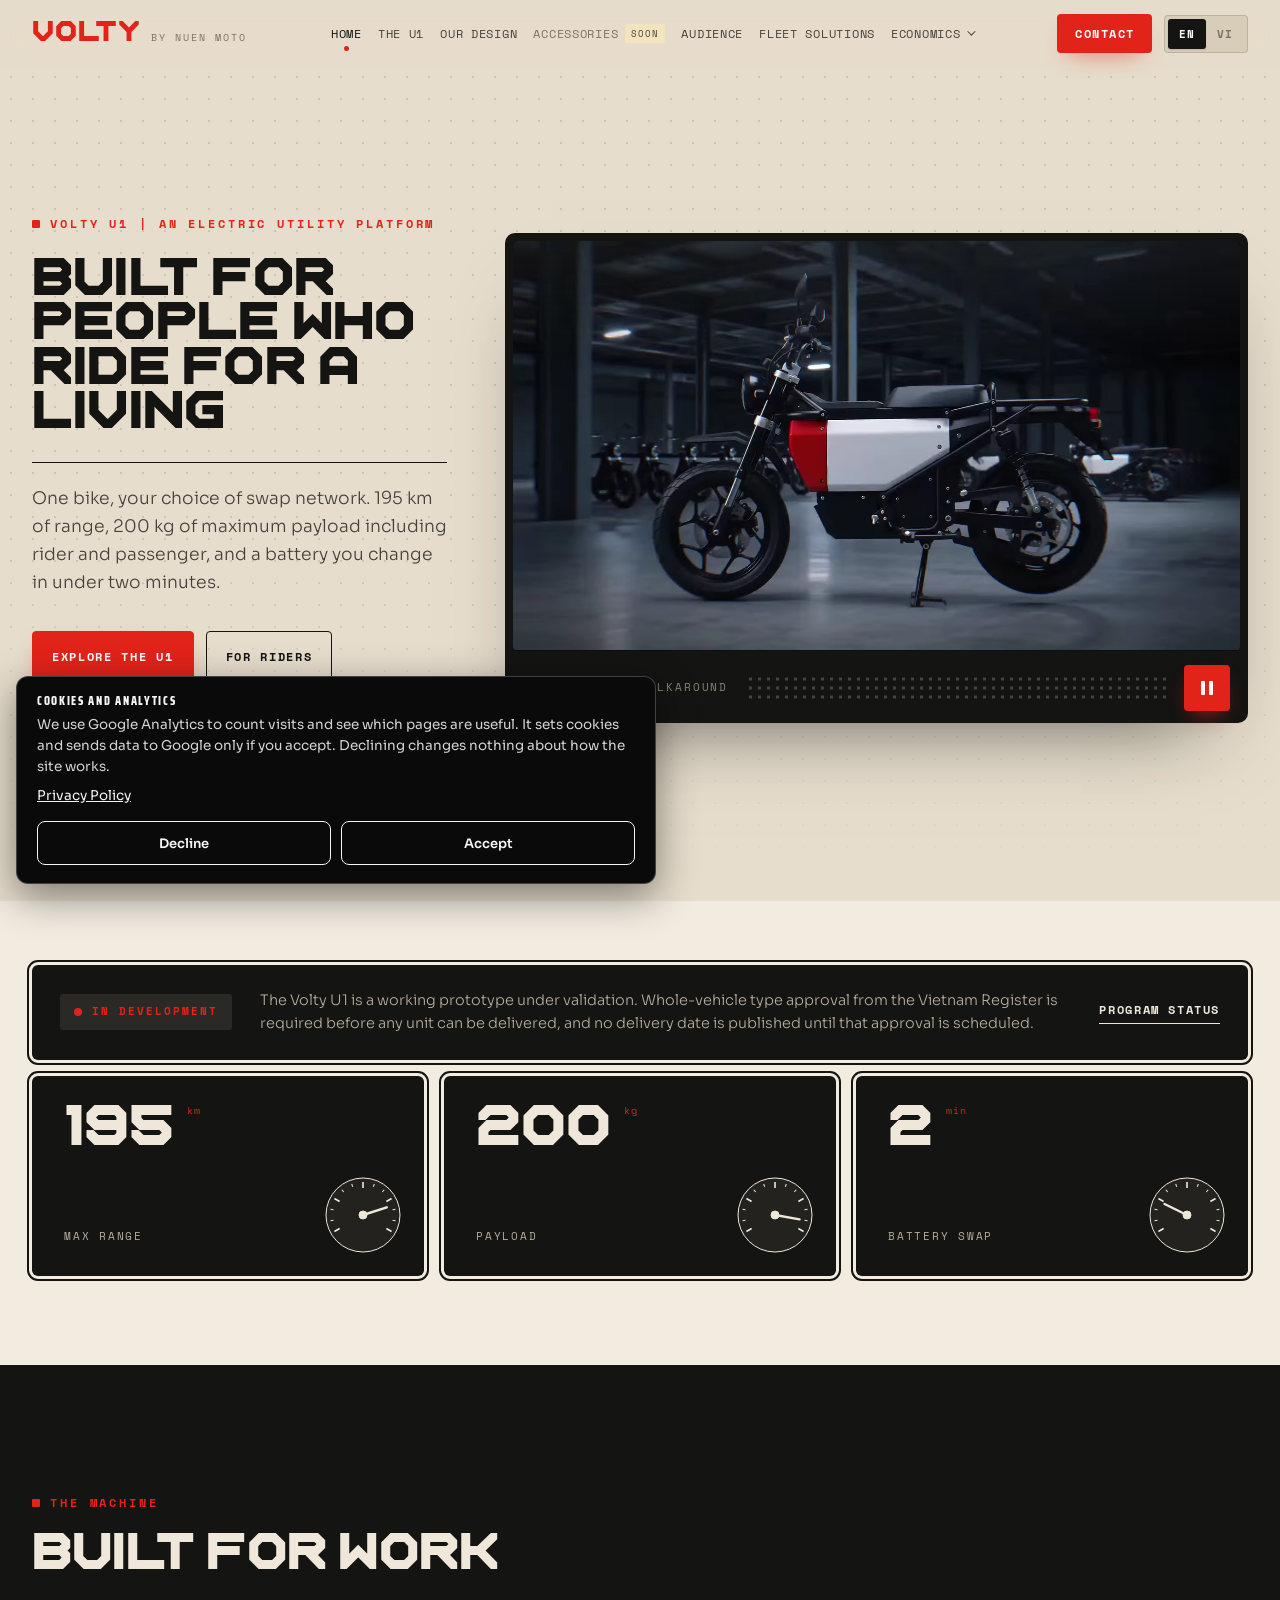
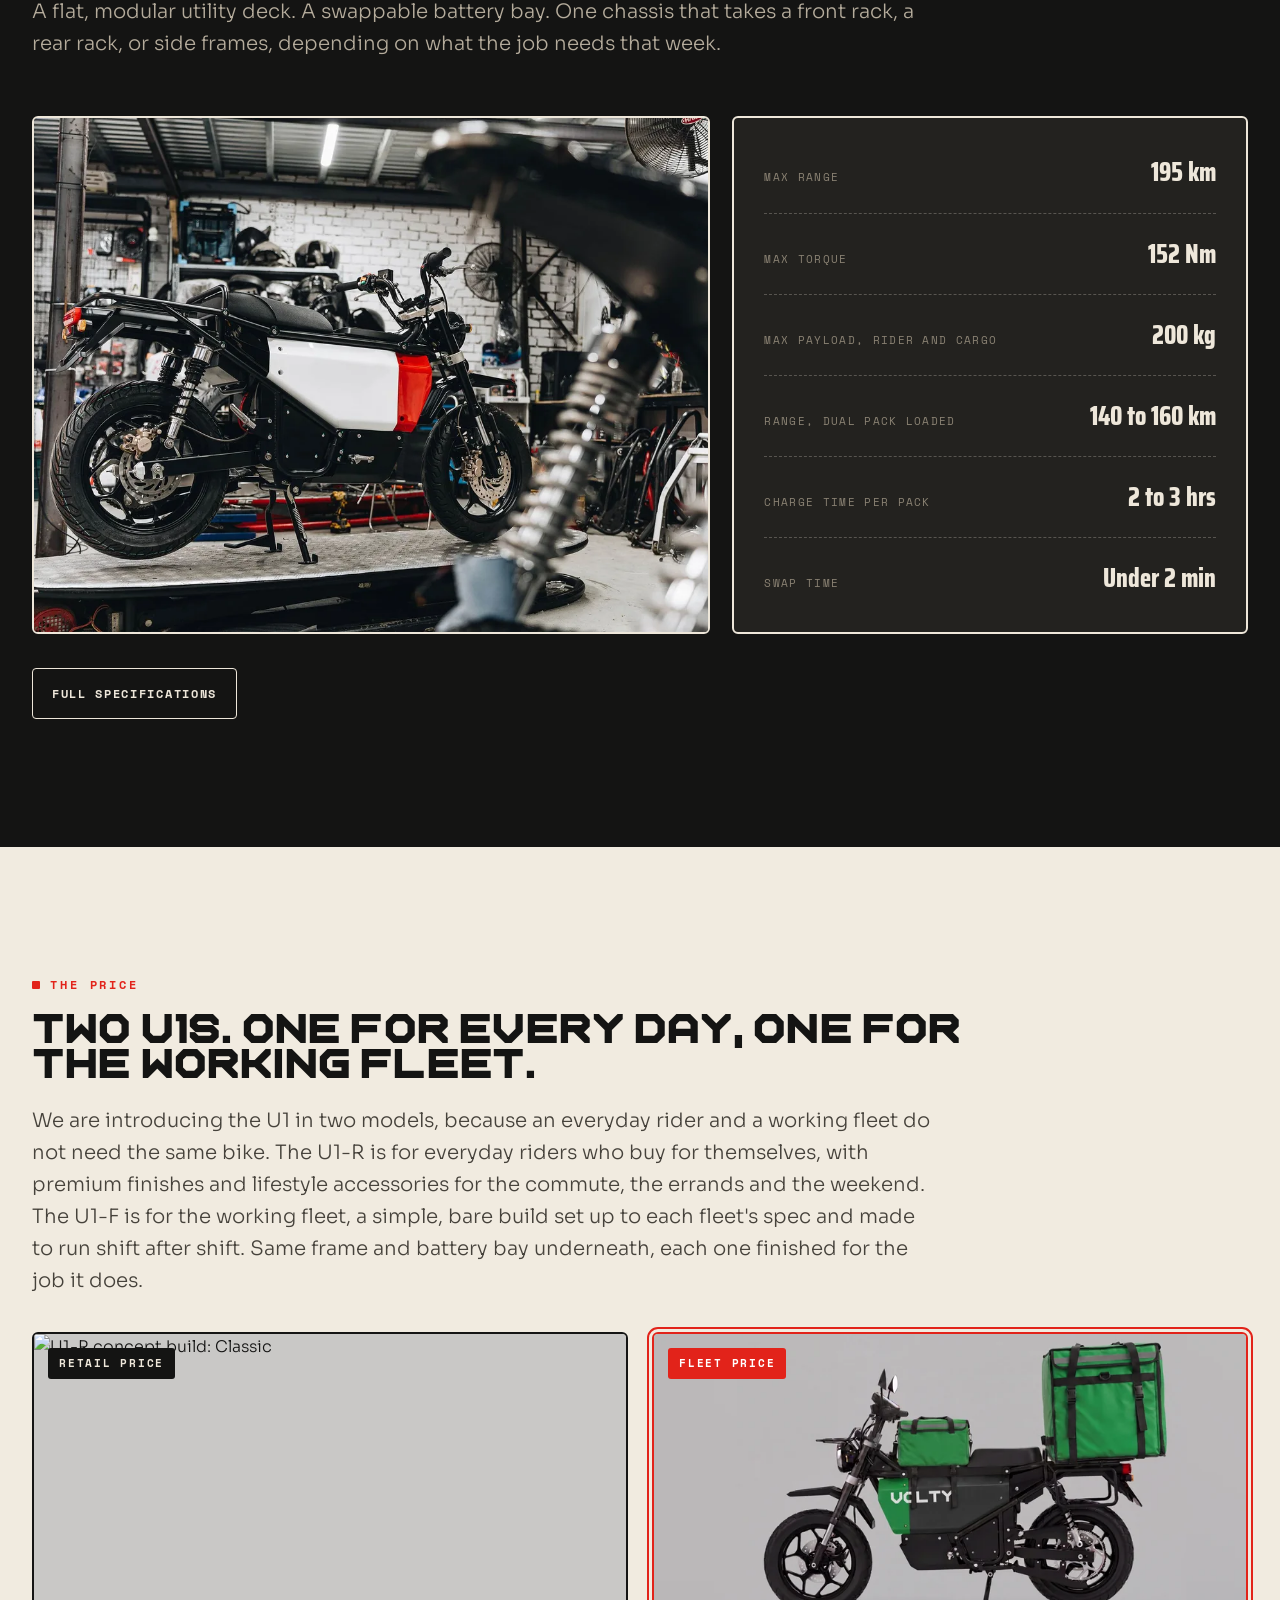
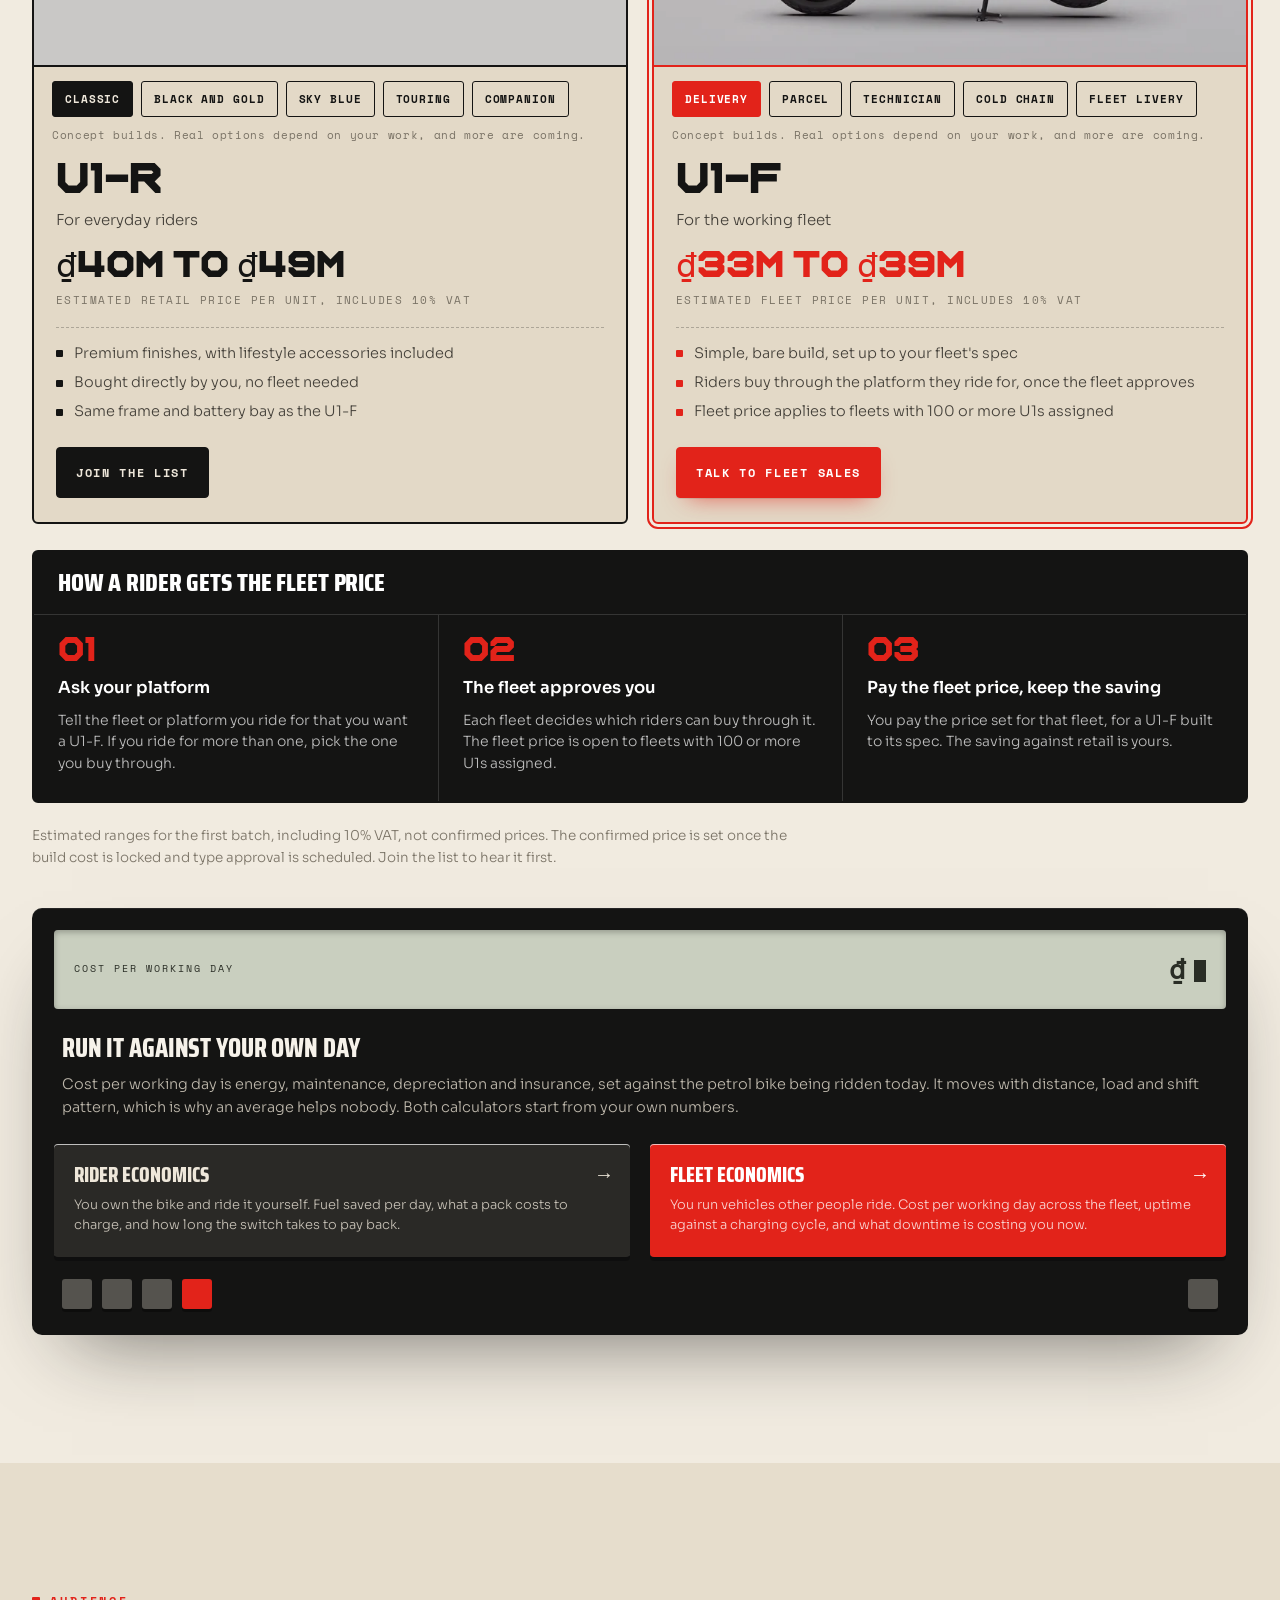
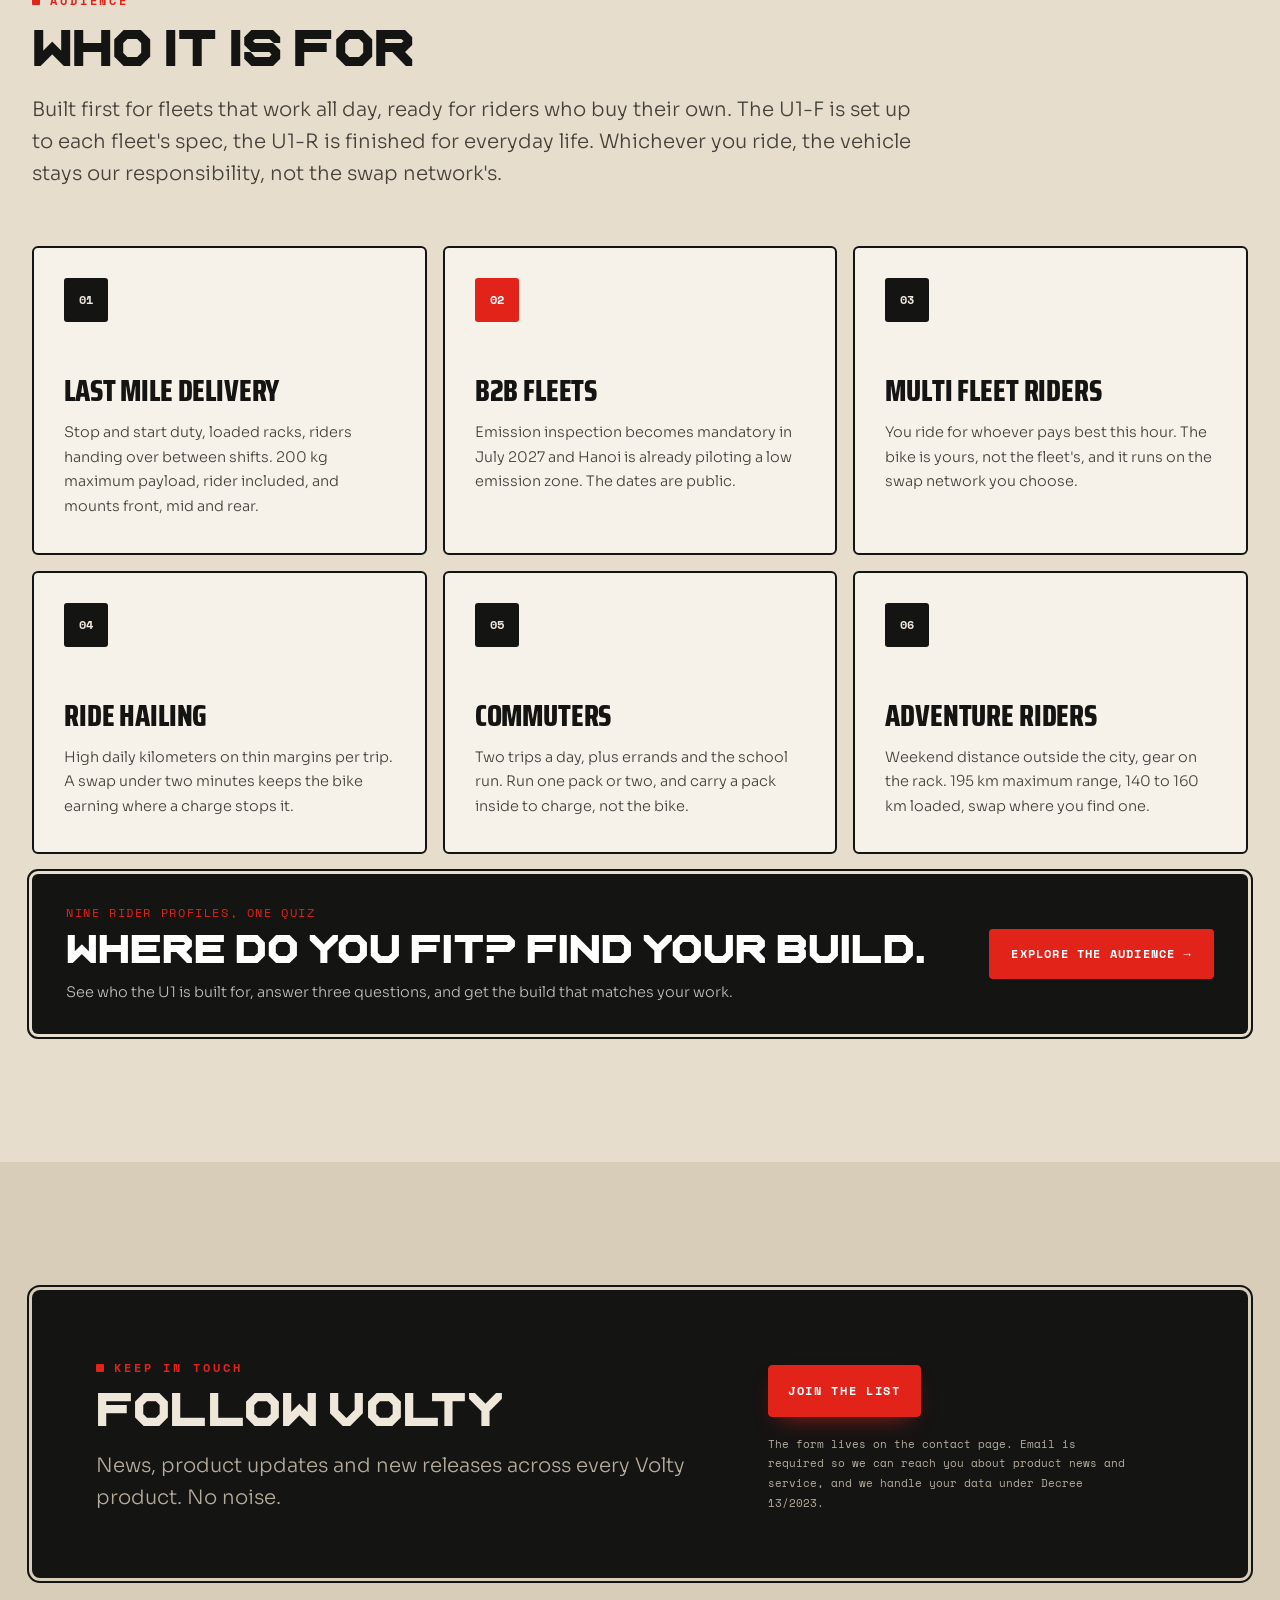
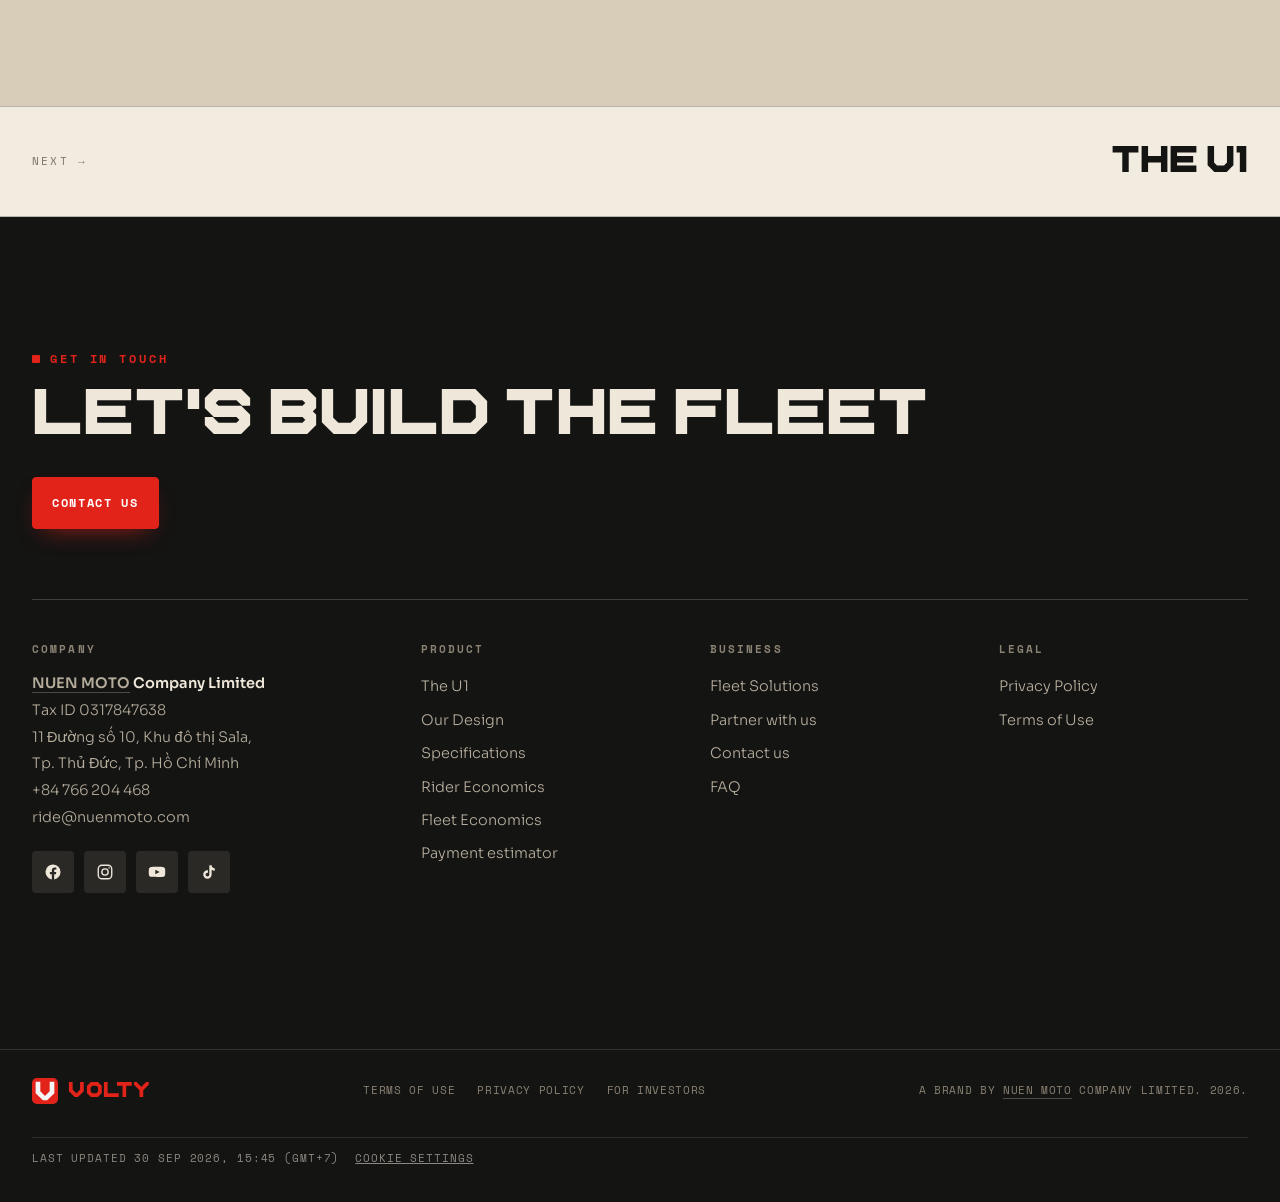
==== index.html @ 80dc3e81 "Add files via upload" ====
<!doctype html>
<html lang="en">
<head>
<meta charset="utf-8">
<meta name="viewport" content="width=device-width,initial-scale=1">
<title>Volty U1 | Electric utility motorcycle by NUEN MOTO</title>
<!--og:start-->
<meta property="og:site_name" content="Volty by NUEN MOTO">
<meta property="og:type" content="website">
<meta property="og:url" content="https://voltymoto.com/">
<meta property="og:title" content="Volty U1 | An electric utility platform by NUEN MOTO">
<meta property="og:description" content="Volty U1. Network-agnostic battery swap electric utility motorcycle. 195 km max range, 200 kg maximum payload including rider and passenger, swaps in under 2 minutes. Built for delivery, ride-hailing and B2B fleets in Vietnam.">
<meta property="og:image" content="https://voltymoto.com/og-index.jpg">
<meta property="og:image:secure_url" content="https://voltymoto.com/og-index.jpg">
<meta property="og:image:type" content="image/jpeg">
<meta property="og:image:width" content="1200">
<meta property="og:image:height" content="630">
<meta property="og:image:alt" content="Volty by NUEN MOTO: Volty U1">
<meta name="twitter:card" content="summary_large_image">
<meta name="twitter:title" content="Volty U1 | An electric utility platform by NUEN MOTO">
<meta name="twitter:description" content="Volty U1. Network-agnostic battery swap electric utility motorcycle. 195 km max range, 200 kg maximum payload including rider and passenger, swaps in under 2 minutes. Built for delivery, ride-hailing and B2B fleets in Vietnam.">
<meta name="twitter:image" content="https://voltymoto.com/og-index.jpg">
<!--og:end-->

<meta name="description" content="Volty U1. Network-agnostic battery swap electric utility motorcycle. 195 km max range, 200 kg maximum payload including rider and passenger, swaps in under 2 minutes. Built for delivery, ride-hailing and B2B fleets in Vietnam.">
<link rel="icon" href="/favicon.ico" sizes="32x32">
<link rel="icon" href="/favicon.svg" type="image/svg+xml">
<link rel="apple-touch-icon" href="/apple-touch-icon.png">
<link rel="manifest" href="/site.webmanifest">
<meta name="theme-color" content="#0a0a0b">
<style>
/* Fonts are embedded in the page so they load on every device, with no separate
   font files to upload. Latin and Vietnamese subsets are split by unicode-range. */
@font-face{font-family:'Name Smile';src:url([data-uri]) format('woff2');font-weight:400;font-style:normal;font-display:swap}
@font-face{font-family:'Saira Condensed';src:url([data-uri]) format('woff2');font-weight:800;font-style:normal;font-display:swap;unicode-range:U+0000-00FF,U+0131,U+0152-0153,U+02BB-02BC,U+02C6,U+02DA,U+02DC,U+0304,U+0308,U+0329,U+2000-206F,U+20AC,U+2122,U+2191,U+2193,U+2212,U+2215,U+FEFF,U+FFFD}
@font-face{font-family:'Saira Condensed';src:url([data-uri]) format('woff2');font-weight:800;font-style:normal;font-display:swap;unicode-range:U+0102-0103,U+0110-0111,U+0128-0129,U+0168-0169,U+01A0-01A1,U+01AF-01B0,U+0300-0301,U+0303-0304,U+0308-0309,U+0323,U+0329,U+1EA0-1EF9,U+20AB}
@font-face{font-family:'Sora';src:url([data-uri]) format('woff2');font-weight:300;font-style:normal;font-display:swap}
@font-face{font-family:'Sora';src:url([data-uri]) format('woff2');font-weight:400;font-style:normal;font-display:swap}
@font-face{font-family:'Sora';src:url([data-uri]) format('woff2');font-weight:600;font-style:normal;font-display:swap}
@font-face{font-family:'Space Mono';src:url([data-uri]) format('woff2');font-weight:400;font-style:normal;font-display:swap}
@font-face{font-family:'Space Mono';src:url([data-uri]) format('woff2');font-weight:700;font-style:normal;font-display:swap}
@font-face{font-family:'Be Vietnam Pro';src:url([data-uri]) format('woff2');font-weight:400;font-style:normal;font-display:swap;unicode-range:U+0000-00FF,U+0131,U+0152-0153,U+02BB-02BC,U+02C6,U+02DA,U+02DC,U+0304,U+0308,U+0329,U+2000-206F,U+20AC,U+2122,U+2191,U+2193,U+2212,U+2215,U+FEFF,U+FFFD}
@font-face{font-family:'Be Vietnam Pro';src:url([data-uri]) format('woff2');font-weight:400;font-style:normal;font-display:swap;unicode-range:U+0102-0103,U+0110-0111,U+0128-0129,U+0168-0169,U+01A0-01A1,U+01AF-01B0,U+0300-0301,U+0303-0304,U+0308-0309,U+0323,U+0329,U+1EA0-1EF9,U+20AB}
@font-face{font-family:'Be Vietnam Pro';src:url([data-uri]) format('woff2');font-weight:800;font-style:normal;font-display:swap;unicode-range:U+0000-00FF,U+0131,U+0152-0153,U+02BB-02BC,U+02C6,U+02DA,U+02DC,U+0304,U+0308,U+0329,U+2000-206F,U+20AC,U+2122,U+2191,U+2193,U+2212,U+2215,U+FEFF,U+FFFD}
@font-face{font-family:'Be Vietnam Pro';src:url([data-uri]) format('woff2');font-weight:800;font-style:normal;font-display:swap;unicode-range:U+0102-0103,U+0110-0111,U+0128-0129,U+0168-0169,U+01A0-01A1,U+01AF-01B0,U+0300-0301,U+0303-0304,U+0308-0309,U+0323,U+0329,U+1EA0-1EF9,U+20AB}
</style>
<style>
/* =====================================================================
   VOLTY, LIGHT EDITION (review draft)
   Design brief: Dieter Rams. Less, but better. Warm paper, graphite ink,
   one signal red, pastel surfaces that behave like colored plastics on a
   Braun product. Rounded rectangles, fine rules, dot grilles, dials.
   The red is the only color that ever means "act". Pastels never do.
   ===================================================================== */
:root{
  --red:#E2231A; --red-d:#B8170F;
  --paper:#F3EFE7;          /* page: warm beige paper            */
  --paper2:#E7DDCB;         /* warm beige for bands              */
  --card:#FFFFFF;           /* pure white product plates         */
  --ink:#151514;            /* text and the few black objects    */
  --ink2:#4B4944;           /* body copy                         */
  --ink3:#8C887E;           /* labels, captions                  */
  --line:rgba(21,21,20,.12); --line2:rgba(21,21,20,.22);
  /* pastels: surfaces only, never calls to action */
  --sage:#D8E3D0; --sky:#D5E2EC; --butter:#F2E4BC; --blush:#F3D8CE; --lilac:#E2DCEC; --mint:#D3E9E0;
  --graphite:#2B2A28; --graphite2:#3A3935;
  /* legacy names still used by inline styles in the markup */
  --muted:var(--ink2); --faint:var(--ink3); --bg1:var(--card); --white:var(--ink);

  --hero:'Name Smile','Saira Condensed',sans-serif; --hw:400;
  --disp:'Saira Condensed',sans-serif;
  --mono:'Space Mono',monospace;
  --body:'Sora',sans-serif;
  --max:1280px; --nav-h:68px; --r:26px;
}
/* Name Smile, Sora and Space Mono carry no Vietnamese glyphs. */
html[lang="vi"]{--hero:'Saira Condensed',sans-serif;--hw:800;--mono:'Be Vietnam Pro',sans-serif;--body:'Be Vietnam Pro',sans-serif}

*{box-sizing:border-box;margin:0;padding:0}
html{scroll-behavior:smooth}
body{background:var(--paper);color:var(--ink);font-family:var(--body);font-weight:300;line-height:1.62;-webkit-font-smoothing:antialiased;overflow-x:hidden}
img,video{display:block;max-width:100%}
a{color:inherit;text-decoration:none}
::selection{background:var(--red);color:#fff}
.wrap{max-width:var(--max);margin:0 auto;padding:0 32px}
@media(max-width:560px){.wrap{padding:0 20px}}
.pad{padding:clamp(80px,10vw,150px) 0}

/* display type: big, black, never synthesised bold */
h1,h2{font-family:var(--hero);font-weight:var(--hw);text-transform:uppercase;letter-spacing:.005em;line-height:.94;color:var(--ink)}
html[lang="vi"] h1,html[lang="vi"] h2{letter-spacing:-.015em;line-height:1.02}
h3,h4{font-family:var(--disp);font-weight:800;text-transform:uppercase;letter-spacing:-.005em;line-height:1;color:var(--ink)}
.eyebrow{display:inline-flex;align-items:center;gap:10px;font-family:var(--mono);font-size:12px;font-weight:700;letter-spacing:.24em;text-transform:uppercase;color:var(--red)}
.eyebrow::before{content:'';width:9px;height:9px;border-radius:50%;background:var(--red);flex:none}
.eyebrow.dim{color:var(--red)}
.lead{font-size:clamp(17px,1.55vw,21px);color:var(--ink2);max-width:60ch}
.shead{display:flex;flex-direction:column;gap:20px;margin-bottom:56px;max-width:960px}
.shead h2{font-size:clamp(28px,3.6vw,56px)}

/* ---------- buttons: Braun keys ---------- */
.btns{display:flex;gap:12px;flex-wrap:wrap}
.btn{display:inline-flex;align-items:center;gap:10px;font-family:var(--mono);font-size:12px;font-weight:700;letter-spacing:.14em;text-transform:uppercase;
  padding:15px 19px;border-radius:14px;border:1.5px solid var(--ink);color:var(--ink);background:transparent;cursor:pointer;
  transition:transform .18s,box-shadow .18s,background .2s,color .2s}
.btn:hover{background:var(--ink);color:var(--paper)}
.btn:active{transform:translateY(1px)}
.btn.prime{background:var(--red);border-color:var(--red);color:#fff;box-shadow:0 1px 0 rgba(0,0,0,.08),0 10px 24px -12px rgba(226,35,26,.75)}
.btn.prime:hover{background:var(--red-d);border-color:var(--red-d)}
.btn.light{background:var(--ink);border-color:var(--ink);color:var(--paper)}
.btn.light:hover{background:var(--red);border-color:var(--red);color:#fff}

/* ---------- nav ---------- */
nav{position:fixed;inset:0 0 auto 0;z-index:80;height:var(--nav-h);display:flex;align-items:center;justify-content:space-between;padding:0 32px;
  background:rgba(243,239,231,.72);backdrop-filter:saturate(1.3) blur(14px);-webkit-backdrop-filter:saturate(1.3) blur(14px);border-bottom:1px solid transparent;transition:border-color .3s,background .3s}
nav.scrolled{border-bottom-color:var(--line);background:rgba(243,239,231,.9)}
.brand{display:flex;align-items:baseline;gap:10px;z-index:90}
.brand .wm{font-family:'Name Smile',sans-serif;font-size:25px;line-height:1;letter-spacing:.04em;text-transform:uppercase;color:var(--red)}
.brand .by{font-family:'Space Mono',monospace;font-size:10px;letter-spacing:.2em;color:var(--ink3);text-transform:uppercase}
html[lang="vi"] .brand .by{font-family:'Be Vietnam Pro',sans-serif}
@media(max-width:560px){.brand .by{display:none}}
.navlinks{display:flex;gap:6px;align-items:center;font-family:var(--mono);font-size:12px;letter-spacing:.12em;text-transform:uppercase;color:var(--ink2)}
.navlinks>a,.navlinks .drop>button,.navlinks .soon{padding:9px 12px;border-radius:10px;transition:background .2s,color .2s}
.navlinks>a:hover,.navlinks .drop>button:hover{background:rgba(21,21,20,.06);color:var(--ink)}
.navlinks a.on{color:var(--ink);position:relative}
.navlinks a.on::after{content:'';position:absolute;left:50%;bottom:1px;width:5px;height:5px;margin-left:-2.5px;border-radius:50%;background:var(--red)}
.navlinks .drop{position:relative}
.navlinks .drop>button{background:none;border:0;color:inherit;font:inherit;letter-spacing:inherit;text-transform:inherit;cursor:pointer;display:inline-flex;align-items:center;gap:7px}
.navlinks .drop>button::after{content:'';width:5px;height:5px;border-right:1.5px solid currentColor;border-bottom:1.5px solid currentColor;transform:rotate(45deg) translateY(-2px);transition:transform .2s}
.navlinks .drop.open>button::after{transform:rotate(-135deg)}
.dropmenu{position:absolute;top:calc(100% + 10px);left:0;min-width:220px;background:var(--card);border:1px solid var(--line);border-radius:16px;padding:8px;
  box-shadow:0 24px 48px -24px rgba(21,21,20,.35);opacity:0;visibility:hidden;transform:translateY(-6px);transition:.18s;z-index:95}
.navlinks .drop.open .dropmenu,.navlinks .drop:hover .dropmenu{opacity:1;visibility:visible;transform:none}
.dropmenu a{display:block;padding:12px 14px;border-radius:10px;color:var(--ink2);font-size:11.5px}
.dropmenu a:hover{background:var(--paper);color:var(--red)}
.soon{color:var(--ink3);cursor:default;display:inline-flex;align-items:center;gap:7px}
.soon .tag{font-size:8.5px;letter-spacing:.12em;padding:3px 6px;border-radius:6px;background:var(--butter);color:var(--ink2)}
.navr{display:flex;align-items:center;gap:12px}
.navcta{font-family:var(--mono);font-size:12px;font-weight:700;letter-spacing:.12em;text-transform:uppercase;padding:10px 18px;border-radius:12px;background:var(--ink);color:var(--paper);transition:background .2s}
.navcta:hover{background:var(--red)}
/* language switch: a two position slide switch */
.langsw{display:flex;padding:3px;border-radius:12px;background:var(--paper2);border:1px solid var(--line)}
.langsw button{font-family:'Space Mono',monospace;font-size:11px;font-weight:700;letter-spacing:.08em;padding:7px 11px;border-radius:9px;background:none;border:0;color:var(--ink3);cursor:pointer;transition:.2s}
.langsw button.on{background:var(--card);color:var(--red);box-shadow:0 1px 2px rgba(0,0,0,.12)}
.burger{display:none;flex-direction:column;gap:5px;background:none;border:0;cursor:pointer;z-index:90;padding:8px}
.burger span{width:22px;height:2px;border-radius:2px;background:var(--ink)}
.mpanel{position:fixed;inset:0;z-index:79;background:var(--paper);display:none;flex-direction:column;justify-content:center;gap:4px;padding:calc(var(--nav-h) + 24px) 32px 40px}
.mpanel.show{display:flex}
.mpanel a,.mpanel .soon{font-family:var(--hero);font-weight:var(--hw);font-size:24px;text-transform:uppercase;color:var(--ink);padding:10px 0;border-bottom:1px solid var(--line)}
.mpanel a.on{color:var(--red)}
.mpanel .grp{font-family:var(--mono);font-size:10px;letter-spacing:.22em;text-transform:uppercase;color:var(--red);margin:18px 0 2px}
.mpanel .sub{padding-left:18px;font-size:19px}
@media(max-width:1040px){.navlinks,.navcta{display:none}.burger{display:flex}}

/* ---------- hero ---------- */
.hero{position:relative;min-height:100svh;padding:calc(var(--nav-h) + clamp(28px,5vw,72px)) 0 clamp(40px,6vw,80px);overflow:hidden;
  background:radial-gradient(circle,rgba(21,21,20,.11) 1px,transparent 1.4px) 0 0/22px 22px,var(--paper)}
.hero::after{content:'';position:absolute;left:0;right:0;bottom:0;height:40%;background:linear-gradient(0deg,var(--paper),transparent);pointer-events:none}
.hero-grid{position:relative;z-index:2;max-width:1480px;margin:0 auto;padding:0 32px;display:grid;grid-template-columns:minmax(0,4.3fr) minmax(0,7.7fr);gap:clamp(32px,4.5vw,80px);align-items:center;min-height:calc(100svh - var(--nav-h) - 140px)}
.hero-copy .eyebrow{margin-bottom:24px}
.hero h1{font-size:clamp(30px,3.7vw,59px);margin-bottom:26px}
html[lang="vi"] .hero h1{font-size:clamp(28px,3.3vw,52px)}
.hero .sub{font-size:clamp(16px,1.35vw,19px);color:var(--ink2);max-width:42ch;margin-bottom:34px;padding-top:22px;border-top:1.5px solid var(--ink)}
@media(max-width:960px){.hero-grid{grid-template-columns:1fr;min-height:0;gap:30px}.hero{min-height:0}.housing{order:-1}}
@media(max-width:560px){.hero-grid{padding:0 20px}}
.scrollcue{position:absolute;left:32px;bottom:26px;z-index:3;display:flex;align-items:center;gap:12px;font-family:var(--mono);font-size:10px;letter-spacing:.3em;text-transform:uppercase;color:var(--ink3)}
.scrollcue::before{content:'';width:44px;height:1px;background:var(--ink3)}
/* video housing: white plastic body, dark screen, control strip. Braun TV, not a black page. */
.housing{margin:0;background:var(--card);border-radius:36px;padding:12px;box-shadow:inset 0 1px 0 #fff,0 44px 90px -50px rgba(21,21,20,.5),0 2px 0 rgba(21,21,20,.05)}
.screen{position:relative;border-radius:26px;overflow:hidden;background:#15171a;aspect-ratio:16/9;box-shadow:inset 0 0 0 1px rgba(0,0,0,.35)}
.screen video,.screen .poster{position:absolute;inset:0;width:100%;height:100%;object-fit:cover}
.screen .poster{display:none}
.screen::after{content:'';position:absolute;inset:0;border-radius:26px;pointer-events:none;
  background:linear-gradient(180deg,rgba(255,255,255,.06),transparent 30%),radial-gradient(120% 90% at 50% 50%,transparent 60%,rgba(0,0,0,.35))}
.hstrip{display:flex;align-items:center;gap:18px;padding:14px 10px 4px 12px}
.hstrip b{display:inline-flex;align-items:center;gap:9px;font-family:'Space Mono',monospace;font-size:11px;font-weight:700;letter-spacing:.2em;text-transform:uppercase;color:var(--ink);white-space:nowrap}
.hstrip b::before{content:'';width:14px;height:14px;border-radius:4px;background:var(--red)}
.hstrip span{font-family:var(--mono);font-size:10.5px;letter-spacing:.18em;text-transform:uppercase;color:var(--ink3);white-space:nowrap}
.hstrip .grille{flex:1;height:22px;min-width:40px;background:radial-gradient(circle,rgba(21,21,20,.25) 1.5px,transparent 1.9px) 0 50%/9px 9px repeat-x;
  background-size:9px 9px;background-repeat:repeat;opacity:.8}
.vtoggle{flex:none;width:46px;height:46px;border-radius:50%;border:0;background:var(--red);cursor:pointer;display:grid;place-items:center;box-shadow:0 10px 22px -10px rgba(226,35,26,.9);transition:transform .2s}
.vtoggle:hover{transform:scale(1.06)}
.vtoggle .ic-play{display:none;margin-left:3px;border-left:13px solid #fff;border-top:8px solid transparent;border-bottom:8px solid transparent}
.vtoggle .ic-pause{display:flex;gap:4px}.vtoggle .ic-pause i{width:4px;height:14px;background:#fff;border-radius:1px}
.housing.paused .ic-play{display:block}.housing.paused .ic-pause{display:none}
.vtoggle:focus-visible{outline:2px solid var(--ink);outline-offset:3px}
@media(prefers-reduced-motion:reduce){.screen video{display:none}.screen .poster{display:block}.vtoggle{display:none}}
@media(max-width:560px){.housing{border-radius:28px;padding:9px}.screen,.screen::after{border-radius:20px}.hstrip span{display:none}}

/* ---------- development stage: a butter label strip ---------- */
.stage{padding:0 0 clamp(40px,5vw,64px)}
.stage .in{display:grid;grid-template-columns:auto 1fr auto;gap:28px;align-items:center;background:var(--butter);border-radius:var(--r);padding:24px 28px}
.stage .tag{display:inline-flex;align-items:center;gap:10px;font-family:var(--mono);font-size:11px;font-weight:700;letter-spacing:.18em;text-transform:uppercase;white-space:nowrap;background:var(--card);color:var(--red);padding:9px 14px;border-radius:10px}
.stage .tag::before{content:'';width:8px;height:8px;border-radius:50%;background:var(--red);animation:blink 1.6s ease-in-out infinite}
@keyframes blink{50%{opacity:.25}}
.stage p{color:var(--ink2);font-size:14.5px;max-width:92ch}
.stage a{font-family:var(--mono);font-size:11.5px;font-weight:700;letter-spacing:.14em;text-transform:uppercase;white-space:nowrap;border-bottom:1.5px solid var(--ink);padding-bottom:3px}
.stage a:hover{color:var(--red);border-color:var(--red)}
@media(max-width:860px){.stage .in{grid-template-columns:1fr;gap:14px}}

/* ---------- spec strip: three dials ---------- */
.specs{max-width:var(--max);margin:0 auto;padding:0 32px;display:grid;grid-template-columns:repeat(3,1fr);gap:16px}
.spec{position:relative;border-radius:var(--r);padding:30px 32px 30px;display:flex;flex-direction:column;justify-content:space-between;gap:34px;min-height:200px;overflow:hidden}
.spec:nth-child(1){background:var(--sky)}.spec:nth-child(2){background:var(--sage)}.spec:nth-child(3){background:var(--blush)}
.spec .num{font-family:'Name Smile','Saira Condensed',sans-serif;font-size:clamp(40px,4vw,64px);line-height:.9;color:var(--ink);white-space:nowrap}
.spec .num .u{font-family:'Space Mono',monospace;font-size:.2em;letter-spacing:.1em;color:var(--red);vertical-align:top;margin-left:6px}
.spec span.l{font-family:var(--mono);font-size:11px;letter-spacing:.16em;text-transform:uppercase;color:var(--ink2);max-width:calc(100% - 96px)}
.spec .dial{position:absolute;bottom:22px;right:22px;width:78px;height:78px}
@media(max-width:860px){.specs{grid-template-columns:1fr}.spec{min-height:0}}
@media(max-width:560px){.specs{padding:0 20px}}

/* ---------- machine ---------- */
.split{display:grid;grid-template-columns:1.25fr .95fr;gap:22px;align-items:stretch}
.vshow{margin:0;border-radius:var(--r);overflow:hidden;background:var(--paper2);position:relative}
.vshow img{width:100%;height:100%;min-height:440px;object-fit:cover;object-position:55% 60%;transition:transform 1s cubic-bezier(.2,.7,.2,1)}
.vshow:hover img{transform:scale(1.035)}
.speclist{list-style:none;background:var(--card);border-radius:var(--r);padding:14px 30px}
.speclist li{display:flex;justify-content:space-between;align-items:baseline;gap:18px;padding:19px 0;border-bottom:1px dashed var(--line2)}
.speclist li:last-child{border-bottom:0}
.speclist span{font-family:var(--mono);font-size:11px;letter-spacing:.12em;text-transform:uppercase;color:var(--ink3)}
.speclist b{font-family:var(--disp);font-weight:800;font-size:26px;text-align:right;color:var(--ink)}
@media(max-width:900px){.split{grid-template-columns:1fr}.vshow img{min-height:300px}}

/* ---------- economics ---------- */
.econ{background:var(--paper2)}
.econ .grid{display:grid;grid-template-columns:minmax(0,1.05fr) minmax(0,.95fr);gap:clamp(28px,4vw,64px);align-items:start}
.econ h2{font-size:clamp(26px,2.9vw,44px)}
.price{margin-top:34px;background:var(--card);border-radius:var(--r);padding:32px 34px;display:grid;grid-template-columns:1fr;gap:22px}
.price .fig{font-family:'Name Smile','Saira Condensed',sans-serif;font-size:clamp(28px,3vw,44px);line-height:.95;color:var(--red);white-space:nowrap}
.price .l{font-family:var(--mono);font-size:10.5px;letter-spacing:.14em;text-transform:uppercase;color:var(--ink3);margin-top:12px}
.price p{color:var(--ink2);font-size:14.5px;border-top:1px dashed var(--line2);padding-top:20px}

/* the calculator: a nod to the Braun ET66, the one dark object on the page */
.calc{background:var(--graphite);border-radius:34px;padding:22px;color:#EDE8DE;box-shadow:0 40px 80px -40px rgba(21,21,20,.6),inset 0 1px 0 rgba(255,255,255,.08)}
.calc-display{background:#C9CFBF;border-radius:16px;padding:18px 20px;display:flex;justify-content:space-between;align-items:center;box-shadow:inset 0 2px 6px rgba(0,0,0,.28);margin-bottom:26px;
  font-family:'Space Mono',monospace;color:#2A2E26}
.calc-display span{font-size:10px;letter-spacing:.2em;text-transform:uppercase}
.calc-display b{font-size:26px;letter-spacing:.06em;font-weight:700}
.calc-display b::after{content:'';display:inline-block;width:12px;height:22px;background:#2A2E26;margin-left:6px;vertical-align:-3px;animation:blink 1.1s steps(1) infinite}
.calc h3{color:#F6F2EA;font-size:26px!important;padding:0 8px;margin-bottom:12px!important}
.calc>p{color:#BDB7AB!important;padding:0 8px;font-size:14.5px}
.routes{display:grid;grid-template-columns:1fr 1fr;gap:12px;margin-top:24px}
.routes a{display:grid;grid-template-columns:1fr auto;grid-template-rows:auto 1fr;gap:10px 12px;padding:20px 20px 22px;border-radius:20px;background:#EDE7DA;color:var(--ink);
  box-shadow:0 4px 0 rgba(0,0,0,.28),inset 0 1px 0 rgba(255,255,255,.7);transition:transform .15s,box-shadow .15s}
.routes a:nth-child(2){background:var(--red);color:#fff}
.routes a:hover{transform:translateY(2px);box-shadow:0 2px 0 rgba(0,0,0,.28),inset 0 1px 0 rgba(255,255,255,.5)}
.routes .rt{font-family:var(--disp);font-weight:800;text-transform:uppercase;font-size:21px;line-height:1}
.routes .ar{font-family:var(--mono);font-size:20px;line-height:1}
.routes .rd{grid-column:1/-1;font-size:13px;line-height:1.55;opacity:.8}
.keys{display:flex;gap:10px;padding:22px 8px 4px}
.keys i{width:30px;height:30px;border-radius:50%;box-shadow:0 3px 0 rgba(0,0,0,.35)}
.keys i:nth-child(1){background:var(--sage)}.keys i:nth-child(2){background:var(--butter)}.keys i:nth-child(3){background:var(--sky)}.keys i:nth-child(4){background:var(--blush)}
.keys i:last-child{margin-left:auto;background:#55534E}
@media(max-width:900px){.econ .grid{grid-template-columns:minmax(0,1fr)}}
@media(max-width:560px){.price .fig{white-space:normal;font-size:32px}}
@media(max-width:560px){.routes{grid-template-columns:1fr}}

/* ---------- audience: six pastel plastics ---------- */
.aud{display:grid;grid-template-columns:repeat(3,1fr);gap:16px}
.aud>div{border-radius:var(--r);padding:30px 30px 34px;display:flex;flex-direction:column;gap:14px;min-height:280px;transition:transform .3s cubic-bezier(.2,.7,.2,1)}
.aud>div:hover{transform:translateY(-4px)}
.aud>div:nth-child(1){background:var(--sky)}.aud>div:nth-child(2){background:var(--butter)}.aud>div:nth-child(3){background:var(--sage)}
.aud>div:nth-child(4){background:var(--blush)}.aud>div:nth-child(5){background:var(--lilac)}.aud>div:nth-child(6){background:var(--mint)}
.aud .k{width:44px;height:44px;border-radius:50%;background:var(--card);display:grid;place-items:center;font-family:'Space Mono',monospace;font-size:12px;font-weight:700;color:var(--ink)}
.aud>div:nth-child(2) .k{background:var(--red);color:#fff}
.aud h3{font-size:30px;margin-top:40px}
.aud p{color:var(--ink2);font-size:14.5px;line-height:1.7}
@media(max-width:1040px){.aud{grid-template-columns:repeat(2,1fr)}}
@media(max-width:640px){.aud{grid-template-columns:1fr}.aud>div{min-height:0}}

/* ---------- follow ---------- */
.follow .grid{display:grid;grid-template-columns:1.2fr .8fr;gap:48px;align-items:end;background:var(--sky);border-radius:40px;padding:clamp(40px,5vw,72px);position:relative;overflow:hidden}
.follow .grid::before{content:'';position:absolute;right:-60px;top:-60px;width:260px;height:260px;border-radius:50%;
  background:radial-gradient(circle,rgba(21,21,20,.18) 1.6px,transparent 2px) 0 0/10px 10px;-webkit-mask:radial-gradient(circle,#000 62%,transparent 64%);mask:radial-gradient(circle,#000 62%,transparent 64%)}
.follow h2{font-size:clamp(28px,3.3vw,52px)}
.consent{font-family:var(--mono);font-size:11px;color:var(--ink2);margin-top:18px;line-height:1.8;max-width:52ch}
@media(max-width:900px){.follow .grid{grid-template-columns:1fr;gap:26px}}

/* ---------- pager ---------- */
.pager .wrap{padding-top:0;padding-bottom:0}
.pager a{display:flex;align-items:center;justify-content:space-between;gap:24px;padding:38px 0;border-top:1px solid var(--line2);border-bottom:1px solid var(--line2)}
.pager .k{font-family:var(--mono);font-size:11px;letter-spacing:.2em;text-transform:uppercase;color:var(--ink3)}
.pager b{font-family:var(--hero);font-weight:var(--hw);text-transform:uppercase;font-size:clamp(24px,2.6vw,38px);line-height:1;transition:color .25s}
.pager a:hover b{color:var(--red)}

/* ---------- contact + footer ---------- */
.contact .h-big{font-size:clamp(30px,4.5vw,75px);margin-top:18px}
.cbtn{margin-top:34px}
.cgrid{display:grid;grid-template-columns:1.4fr 1fr 1fr 1fr;gap:40px;margin-top:70px;padding-top:44px;border-top:1px solid var(--line2)}
.cgrid h4{font-family:var(--mono);font-size:10.5px;font-weight:700;letter-spacing:.2em;color:var(--ink3);margin-bottom:16px}
.cgrid a{display:block;color:var(--ink2);padding:5px 0;font-size:14.5px}
.cgrid a:hover{color:var(--red)}
.cgrid .ent{color:var(--ink2);font-size:14.5px;line-height:1.85}
.cgrid .ent b{color:var(--ink);font-weight:600}
.corp{display:inline!important;padding:0!important;color:inherit;border-bottom:1px solid var(--line2);transition:.2s}
.corp:hover{color:var(--red);border-bottom-color:var(--red)}
.csocials{display:flex;gap:10px;margin-top:20px}
.csocials a{width:42px;height:42px;border-radius:12px;background:var(--card);display:grid;place-items:center;padding:0;color:var(--ink);transition:.2s}
.csocials a:hover{background:var(--red);color:#fff}
.csocials svg{width:18px;height:18px;fill:currentColor}
.csocials svg[fill="none"]{fill:none;stroke:currentColor}
footer{padding:28px 0 34px}
footer .wrap{display:flex;justify-content:space-between;align-items:center;flex-wrap:wrap;gap:16px;border-top:1px solid var(--line)}
footer .wrap>*{padding-top:26px}
.fbrand{display:flex;align-items:center;gap:10px;font-family:'Name Smile',sans-serif;font-size:19px;letter-spacing:.03em;text-transform:uppercase;color:var(--red)}
.fbrand svg{width:26px;height:26px}
.flinks{display:flex;gap:22px}
.flinks a,.fmeta{font-family:var(--mono);font-size:11px;letter-spacing:.06em;color:var(--ink3);text-transform:uppercase}
.flinks a:hover{color:var(--red)}
@media(max-width:900px){.cgrid{grid-template-columns:1fr 1fr}}
@media(max-width:560px){.cgrid{grid-template-columns:1fr}}

/* ---------- motion ---------- */
.rv{opacity:0;transform:translateY(26px);transition:opacity .8s cubic-bezier(.2,.7,.2,1),transform .8s cubic-bezier(.2,.7,.2,1)}
.rv.in{opacity:1;transform:none}
.rv.d1{transition-delay:.08s}.rv.d2{transition-delay:.16s}
@media(prefers-reduced-motion:reduce){html{scroll-behavior:auto}.rv{opacity:1;transform:none;transition:none}.stage .tag::before,.calc-display b::after{animation:none}}

/* ---------- grounds: pure white, beige, warm beige, in rotation ---------- */
.band-white{background:var(--card)}
.stage{background:var(--card);padding:clamp(48px,5vw,72px) 0 16px}
.specband{background:var(--card);padding-bottom:clamp(64px,7vw,110px)}
.machine{background:var(--paper2)}
.econ{background:var(--card)}
.price{background:var(--paper)!important}
.audience{background:var(--paper)}
.follow{background:var(--paper2)}
.pager{background:var(--card)}
.pager a{border-top:0}
.contact,footer{background:var(--card)}
.machine .speclist{background:var(--card)}
@media(max-width:960px){.scrollcue{display:none}}

/* ---------- two ways to own: U1-F fleet, U1-R retail ---------- */
.econ .shead{margin-bottom:34px}
.pscale{max-width:820px;margin:0 0 18px;display:flex;flex-direction:column;gap:12px}
.ps-row{display:grid;grid-template-columns:64px 1fr 150px;align-items:center;gap:16px}
.ps-k{font-family:var(--mono);font-size:12px;font-weight:700;letter-spacing:.12em}
.ps-track{position:relative;height:16px;background:rgba(20,20,19,.08);border-radius:2px}
.ps-bar{position:absolute;top:0;bottom:0;border-radius:2px}
.ps-f{background:var(--red)}.ps-r{background:var(--ink)}
.ps-v{font-family:var(--disp);font-weight:800;font-size:18px;white-space:nowrap}
.ps-axis{display:flex;justify-content:space-between;margin-left:80px;margin-right:166px;font-family:var(--mono);font-size:10px;letter-spacing:.1em;color:var(--ink3)}
.psave{display:inline-flex;align-items:baseline;gap:14px;flex-wrap:wrap;margin:10px 0 34px;padding:14px 18px;background:var(--red);color:#fff;border-radius:4px}
.psave b{font-family:var(--hero);font-weight:var(--hw);font-size:clamp(22px,2.4vw,32px);line-height:1}
.psave span{font-size:14.5px;color:#fff}
.models{display:grid;grid-template-columns:1fr 1fr;gap:24px;align-items:stretch}
.mcard{position:relative;display:flex;flex-direction:column;background:var(--tile);border:2px solid var(--ink);border-radius:var(--r);overflow:hidden}
.mcard.fleet{outline:2px solid var(--red);outline-offset:3px;border-color:var(--red)}
.mtag{position:absolute;top:14px;left:14px;z-index:3}
.mtag span{display:inline-block;font-family:var(--mono);font-size:11px;font-weight:700;letter-spacing:.16em;text-transform:uppercase;padding:7px 11px;border-radius:3px;background:var(--ink);color:#EEE7DA}
.mcard.fleet .mtag span{background:var(--red);color:#fff}
.mshot{margin:0;aspect-ratio:16/9;overflow:hidden;background:#C9C8C6;border-bottom:2px solid var(--ink)}
.mcard.fleet .mshot{border-bottom-color:var(--red)}
.mshot img{width:100%;height:100%;object-fit:cover;display:block;transition:opacity .22s ease,transform .45s cubic-bezier(.2,.7,.2,1)}
.mshot img.swap{opacity:0;transform:scale(1.02)}
.mopts{display:flex;flex-wrap:wrap;gap:8px;padding:14px 18px 0}
.mopt{font-family:var(--mono);font-size:11px;font-weight:700;letter-spacing:.08em;text-transform:uppercase;padding:9px 12px;border-radius:3px;border:1.5px solid var(--ink);background:transparent;color:var(--ink);cursor:pointer;transition:background .15s,color .15s}
.mopt:hover{background:rgba(20,20,19,.06)}
.mopt[aria-pressed="true"]{background:var(--ink);color:#EEE7DA}
.mcard.fleet .mopt[aria-pressed="true"]{background:var(--red);border-color:var(--red);color:#fff}
.mopt:focus-visible{outline:2px solid var(--red);outline-offset:2px}
.mconcept{font-family:var(--mono);font-size:10.5px;letter-spacing:.06em;color:var(--ink3);padding:10px 18px 0;margin:0}
.mbody{padding:18px 22px 24px;display:flex;flex-direction:column;gap:8px;flex:1}
.mname{font-family:var(--hero)!important;font-weight:var(--hw)!important;text-transform:uppercase;font-size:clamp(30px,3vw,42px);line-height:1;margin:0}
.mwho{color:var(--ink2);font-size:15px;margin:0}
.mprice{font-family:var(--hero);font-weight:var(--hw);font-size:clamp(26px,2.6vw,38px);line-height:1;margin-top:10px}
.mcard.fleet .mprice{color:var(--red)}
.mlab{font-family:var(--mono);font-size:10.5px;letter-spacing:.14em;text-transform:uppercase;color:var(--ink3)}
.mpts{list-style:none;padding:0;margin:10px 0 16px;display:flex;flex-direction:column;gap:7px;border-top:1px dashed var(--line2);padding-top:14px}
.mpts li{position:relative;padding-left:18px;color:var(--ink2);font-size:14.5px;line-height:1.55}
.mpts li::before{content:"";position:absolute;left:0;top:.6em;width:7px;height:7px;background:var(--ink);border-radius:1px}
.mcard.fleet .mpts li::before{background:var(--red)}
.mbody .btn{margin-top:auto;align-self:flex-start}
.pnote{color:var(--ink3);font-size:13.5px;max-width:78ch;margin:22px 0 0}
.calcrow{margin-top:40px}
html[lang="vi"] .mname,html[lang="vi"] .mprice,html[lang="vi"] .psave b{font-family:'Saira Condensed',sans-serif!important;font-weight:800!important}
@media(max-width:900px){.models{grid-template-columns:1fr}.mcard.fleet{outline-offset:2px}}
@media(max-width:560px){.ps-row{grid-template-columns:48px 1fr;row-gap:4px}.ps-v{grid-column:2;font-size:15px}.ps-axis{margin-left:64px;margin-right:0}}
/* how a rider gets the fleet price */
.hbuy{margin:26px 0 0;border:2px solid var(--ink);border-radius:var(--r);background:var(--ink);color:#fff;overflow:hidden}
.hb-head{padding:18px 24px;border-bottom:1px solid rgba(255,255,255,.14)}
.hb-t{font-size:clamp(20px,2vw,26px);color:#fff;margin:0}
.hb-steps{list-style:none;margin:0;padding:0;display:grid;grid-template-columns:repeat(3,1fr)}
.hb-steps li{padding:22px 24px 26px;border-left:1px solid rgba(255,255,255,.14);display:flex;flex-direction:column;gap:8px}
.hb-steps li:first-child{border-left:0}
.hb-n{font-family:var(--hero);font-weight:var(--hw);font-size:30px;line-height:1;color:var(--red)}
.hb-steps b{font-size:16.5px;color:#fff}
.hb-steps p{font-size:14px;line-height:1.55;color:rgba(255,255,255,.72);margin:0}
html[lang="vi"] .hb-n{font-family:'Saira Condensed',sans-serif!important;font-weight:800!important}
@media(max-width:860px){.hb-steps{grid-template-columns:1fr}.hb-steps li{border-left:0;border-top:1px solid rgba(255,255,255,.14)}.hb-steps li:first-child{border-top:0}}

/* audience: card that sends people to the full audience page */
.audcta{display:grid;grid-template-columns:1fr auto;grid-template-areas:"k go" "t go" "p go";column-gap:32px;row-gap:10px;align-items:center;margin-top:20px;padding:30px 34px;background:var(--ink);color:#fff;border-radius:var(--r);text-decoration:none;outline:2px solid var(--ink);outline-offset:3px;transition:transform .3s cubic-bezier(.2,.7,.2,1),box-shadow .3s}
.audcta:hover{transform:translate(-2px,-2px);box-shadow:6px 6px 0 var(--red)}
.audcta .ac-k{grid-area:k;font-family:'Space Mono',monospace;font-size:11.5px;letter-spacing:.14em;text-transform:uppercase;color:var(--red)}
.audcta .ac-t{grid-area:t;font-family:var(--hero);font-weight:var(--hw);font-size:clamp(24px,2.8vw,38px);line-height:1.05;text-transform:uppercase;color:#fff}
.audcta .ac-p{grid-area:p;font-size:14.5px;line-height:1.6;color:rgba(255,255,255,.72);max-width:62ch}
.audcta .ac-go{grid-area:go;background:var(--red);color:#fff;padding:15px 22px;border-radius:4px;font-family:'Space Mono',monospace;font-size:12px;font-weight:700;letter-spacing:.1em;text-transform:uppercase;white-space:nowrap;transition:background .2s}
.audcta:hover .ac-go{background:var(--red-d,#B81C14)}
.audcta:focus-visible{outline-color:var(--red)}
html[lang="vi"] .audcta .ac-t{font-family:'Saira Condensed',sans-serif!important;font-weight:800!important;line-height:1.2}
@media(max-width:760px){.audcta{grid-template-columns:1fr;grid-template-areas:"k" "t" "p" "go";padding:26px 24px}.audcta .ac-go{justify-self:start;margin-top:8px}}

/* =====================================================================
   VOLTY UTILITY EDITION: sand, black, one signal red.
   Loaded last on every page. Pastels are retired: every pastel token now
   resolves to a sand tile, so nothing soft is left anywhere. Corners are
   cut back to 6px. Black carries numbers, status strips, CTAs, video
   frames and the contact footer. Dark photography sits on black grounds,
   bright studio shots sit on sand.
   ===================================================================== */
:root{
  --red:#E2231A; --red-d:#B8170F; --red-l:#E2231A;
  --sand:#E6DDCC; --sand-l:#F1EBE0; --sand-d:#D8CDB8; --tile:#F6F2EA;
  --blk:#141413; --blk2:#1F1E1C; --blk3:#2A2926;
  --paper:#E6DDCC; --paper2:#D8CDB8; --card:#F6F2EA;
  --bg:#E6DDCC; --bg1:#F6F2EA; --bg2:#D8CDB8;
  --ink:#141413; --ink2:#46423B; --ink3:#7A7366;
  --white:#141413; --muted:#46423B; --faint:#7A7366;
  --line:rgba(20,20,19,.14); --line2:rgba(20,20,19,.26);
  --graphite:#141413; --graphite2:#2A2926;
  --r:6px;
}
/* every pastel becomes the local tile colour */
section,.hero,footer{--sky:var(--tile);--butter:var(--tile);--sage:var(--tile);--blush:var(--tile);--lilac:var(--tile);--mint:var(--tile);--cardbg:var(--tile)}
html body{background:var(--sand)}

/* ---------- grounds ---------- */
body .band-w,body .stage,body .specband,body .econ,body .pager{background:var(--sand-l)!important}
body .band-b,body .audience,body .hero{background-color:var(--sand)!important}
body .band-k,body .follow{background:var(--sand-d)!important}
body .band-w{--tile:#E3D9C7}
body .stage,body .specband,body .econ,body .pager{--tile:#E3D9C7}
body nav{background:rgba(230,221,204,.8)!important}
body nav.scrolled{background:rgba(230,221,204,.95)!important}
.hero{background:radial-gradient(circle,rgba(20,20,19,.12) 1px,transparent 1.4px) 0 0/22px 22px,var(--sand)!important}

/* ---------- black scope: flips the tokens for anything inside ---------- */
body .dk,body .contact,body footer,body .machine,
body .knum,body .spec,body .stat,body .story>div,body .stage .in,body .note,body .state,
body .follow .grid,body .paths .path:first-child,body .routes .route:first-child,body .pager a:not(:only-child),
body .housing,body .bclip,body .calc{
  --ink:#EEE7DA;--ink2:#B5AC9C;--ink3:#8A8273;--white:#EEE7DA;--muted:#B5AC9C;--faint:#8A8273;
  --line:rgba(238,231,218,.14);--line2:rgba(238,231,218,.26);
  --card:#23221F;--tile:#23221F;--cardbg:#23221F;--paper:#1B1A18;--paper2:#23221F;--bg:#141413;--bg1:#23221F;--bg2:#23221F;
  --sky:#23221F;--butter:#23221F;--sage:#23221F;--blush:#23221F;--lilac:#23221F;--mint:#23221F;
  color:var(--ink)}
body .contact,body footer,body .machine,body .dk{background:var(--blk)!important}
body .knum,body .spec,body .stat,body .story>div,body .stage .in,body .note,body .state,
body .follow .grid,body .paths .path:first-child,body .routes .route:first-child,body .pager a:not(:only-child){background:var(--blk)!important}
body footer .wrap{border-top-color:rgba(238,231,218,.14)!important}
body .contact .cgrid{border-top-color:rgba(238,231,218,.2)!important}
body .csocials a{background:var(--blk3)!important;color:#EEE7DA!important}
body .csocials a:hover{background:var(--red)!important}

/* ---------- corners: cut back ---------- */
body .btn,body .navcta,body .langsw,body .swap-run,body .opts button,body .segbtns button,body .swap-net button,body .mnav button,
body .dropmenu,body .routes a,body input,body select,body textarea{border-radius:4px!important}
body .langsw button,body .dropmenu a,body .navlinks>a,body .navlinks .drop>button{border-radius:3px!important}
body .soon .tag,body .rtags span,body .tag,body .mchip span,body .basis span{border-radius:2px!important}
body .mtabs{border-radius:6px!important}body .mtabs button{border-radius:4px!important}
body .cfg img{border-radius:3px!important}
body .follow .grid{border-radius:8px!important}
body .follow .grid::before{display:none}
body .calc{border-radius:10px!important}body .calc-display{border-radius:4px!important}
body .csocials a{border-radius:4px!important}
body .aud>div,body .spec,body .speclist,body .price,body .vshow,body .stage .in{border-radius:var(--r)!important}

/* ---------- video frames: a black bezel, not a white plastic body ---------- */
body .housing,body .bclip{background:var(--blk)!important;border-radius:10px!important;padding:8px!important;
  box-shadow:0 40px 80px -46px rgba(20,20,19,.7)!important}
body .screen,body .screen::after,body .bclip .scr{border-radius:5px!important}
body .hstrip b{color:#EEE7DA!important}
body .hstrip .grille{background:radial-gradient(circle,rgba(238,231,218,.28) 1.5px,transparent 1.9px) 0 50%/9px 9px!important}
body .vtoggle,body .bclip-ctl,body .vhero-ctl{border-radius:4px!important}
@media(max-width:560px){body .housing,body .bclip{border-radius:8px!important;padding:6px!important}}

/* ---------- details in black ---------- */
body .eyebrow::before,body .crumb::before,body .ecrumb::before,body .xh-crumb::before{border-radius:1px!important;width:8px!important;height:8px!important}
body .aud .k{border-radius:3px!important;background:var(--blk)!important;color:#EEE7DA!important}
body .aud>div:nth-child(2) .k{background:var(--red)!important;color:#fff!important}
body .aud>div{border-top:3px solid var(--blk)!important}
body .prin>div,body .cfg>figure,body .route,body .dcell,body .mlist li,body .path{border-top:3px solid var(--blk)!important}
body .paths .path:first-child,body .routes .route:first-child{border-top-color:var(--red)!important}
body .stage .tag{background:var(--blk3)!important;border-radius:3px!important}
body .keys i{border-radius:3px!important}
body .keys i:nth-child(1),body .keys i:nth-child(2),body .keys i:nth-child(3){background:#55534E!important}
body .keys i:nth-child(4){background:var(--red)!important}
body .routes a{background:#2A2926!important;color:#EEE7DA!important}
body .routes a:nth-child(2){background:var(--red)!important;color:#fff!important}
body .speclist{background:#23221F!important}
body .price{background:var(--tile)!important}
body .price .fig{color:var(--red)}
body .stat.hi .v{color:#EEE7DA!important}
body .spec .dial *{stroke:currentColor}
body .opts button[aria-pressed=true],body .segbtns button[aria-pressed=true]{background:rgba(226,35,26,.10)!important}
body .mtabs{background:var(--blk)!important}
body .mtabs button{background:#23221F!important;color:#EEE7DA!important}
body .mtabs button small{color:#8A8273!important}
body .mtabs button[aria-pressed=true]{background:var(--red)!important;color:#fff!important}
body .mtabs button[aria-pressed=true] small{color:rgba(255,255,255,.8)!important}
body .pager a b{color:#EEE7DA}
body .pager a:hover b{color:var(--red)!important}
body .navr .navcta{background:var(--blk)!important;border-color:var(--blk)!important}
body .langsw{background:var(--sand-d)!important}
body .langsw button.on,body .langsw button[aria-pressed=true]{background:var(--blk)!important;color:#fff!important}
body .btn.light{background:var(--blk)!important;border-color:var(--blk)!important;color:#EEE7DA!important}
.dk .btn:not(.prime),body .contact .btn:not(.prime),body .follow .grid .btn:not(.prime),body .path .navcta,body .route .navcta{border-color:currentColor!important}
.dk .btn:not(.prime):hover,body .contact .btn:not(.prime):hover,body .follow .grid .btn:not(.prime):hover{background:#EEE7DA!important;color:var(--blk)!important}

/* ---------- inner page heroes: black bezel on the film ---------- */
body .hero video,body .hero .poster,body .vhero .vhero-video,body .ehero .hbg{border:8px solid var(--blk)!important;border-radius:10px!important;box-shadow:0 40px 80px -46px rgba(20,20,19,.7)!important}
body .housing video,body .housing .poster{border:0!important;border-radius:0!important;box-shadow:none!important}
@media(max-width:960px){body .hero video,body .hero .poster,body .vhero .vhero-video,body .ehero .hbg{border-width:6px!important;border-radius:8px!important}body .housing video,body .housing .poster{border:0!important}}

/* ---------- no pink anywhere: selections go black, the Volty column goes black ---------- */
body .opts button[aria-pressed=true],body .segbtns button[aria-pressed=true]{background:var(--blk)!important;border-color:var(--blk)!important;color:#EEE7DA!important}
body .opts button[aria-pressed=true] *,body .segbtns button[aria-pressed=true] *{color:#EEE7DA!important}
body .cmp th{background:var(--tile)!important}
body .cmp td.us{background:var(--blk)!important;color:#EEE7DA!important;border-color:rgba(238,231,218,.14)!important}

/* ---------- index dials: dark faces, sand ticks ---------- */
body .spec .dial circle[fill="#fff"]{fill:#23221F}
body .spec .dial [stroke="#151514"]{stroke:#EEE7DA}
body .spec .dial [fill="#151514"]{fill:#EEE7DA}

/* ---------- index pager stays a plain rule line on sand ---------- */
body .pager a:only-child{background:transparent!important;color:var(--ink)!important;border-radius:0!important}
body .pager a:only-child b{color:var(--ink)!important}

/* ---------- technical outlines ----------
   Sand blocks: a 2px line in the text colour, so black on sand and sand inside
   the black grounds (the reverse). Black blocks on sand: a detached 2px black
   frame 3px out, like a rating plate. The earlier top rules are retired. */
body .aud>div,body .prin>div,body .cfg>figure,body .route,body .dcell,body .mlist li,body .path{border-top:0!important}
body .aud>div,body .prin>div,body .cfg>figure,body .path,body .route,body .dcell,body .mlist li,
body .price,body .speclist,body .hlist,body .faq,body .swap>div,body .sim>div,body .mbox>.mq,body .mres,
body .fmedia,body .chart,body .shot,body .simg,body .vshow,body .mpanelbox,body .mtabs,body .stats .stat,body .opts button{
  border:2px solid var(--ink)!important;box-shadow:none!important}
body .aud>div,body .prin>div,body .cfg>figure,body .path,body .route,body .dcell,body .mlist li,body .price,body .hlist,body .faq,
body .swap>div,body .sim>div,body .mbox>.mq,body .fmedia,body .chart{background:var(--tile)!important}
body .knum,body .spec,body .story>div,body .stage .in,body .note,body .state,body .follow .grid,
body .paths .path:first-child,body .routes .route:first-child,body .pager a:not(:only-child){
  border:0!important;outline:2px solid var(--blk);outline-offset:3px}
body .stat{outline:0!important}
body .knum-grid,body .specs,body .story,body .paths,body .routes,body .pager .wrap{gap:20px!important}
body .cfg img{border-radius:0!important;width:100%!important;margin:0!important;border-bottom:2px solid var(--ink)}
body .fmedia .fr{border-radius:0!important;border-bottom:2px solid var(--ink)}
body .hlist>div,body .faq details{border-bottom:1.5px solid var(--line2)!important}
body .sim .stats .stat{border-color:var(--blk)!important}
body .aud>div:hover,body .prin>div:hover,body .cfg>figure:hover,body .path:hover,body .route:hover,body .dcell:hover,body .knum:hover,body .story>div:hover{transform:translate(-2px,-2px)!important;box-shadow:4px 4px 0 var(--ink)!important}
body .knum:hover,body .story>div:hover,body .paths .path:first-child:hover,body .routes .route:first-child:hover{box-shadow:none!important}
body .chart{border-radius:var(--r)!important}

/* hero film: crop a hair off every edge so no scaled edge row can show as a light line */
body .vhero .vhero-video,body .hero video{object-view-box:inset(0.5% 0.4% 0.5% 0.4%)}

/* ---------- economics heroes: film in a black bezel with a pause key ---------- */
body .ehero video.hbg{aspect-ratio:16/9!important;object-fit:cover;display:block;object-view-box:inset(0.5% 0.4% 0.5% 0.4%);background:#141413}
body .ehero-ctl{position:absolute;z-index:7;width:46px;height:46px;border-radius:4px;border:0;background:var(--red);display:grid;place-items:center;cursor:pointer;box-shadow:0 10px 22px -10px rgba(226,35,26,.9)}
body .ehero-ctl svg{width:14px;height:14px;fill:#fff}
body .ehero-ctl .i-play{display:none}
body .ehero.paused .ehero-ctl .i-play{display:block}body .ehero.paused .ehero-ctl .i-pause{display:none}
body .ehero-ctl:focus-visible{outline:2px solid var(--ink);outline-offset:3px}
body .cgrid .ent .corp{display:inline!important;padding:0!important}

/* ---------- Vietnamese headings: room for stacked diacritics above each line ---------- */
html[lang="vi"] body h1{line-height:1.2!important;padding-top:.06em}
html[lang="vi"] body .hero h1,html[lang="vi"] body .vhero h1,html[lang="vi"] body .ehero h1,html[lang="vi"] body .chero h1{line-height:1.2!important}

/* ---------- language key: VI lights up red when it is the active language ---------- */
body .langsw button[data-l="vi"].on,html[lang="vi"] body .langsw button.on{background:var(--red)!important;color:#fff!important}

/* ---------- header Contact key: red, darker on hover, same as the primary buttons ---------- */
body .navr .navcta,body nav .navcta{background:var(--red)!important;border-color:var(--red)!important;color:#fff!important;box-shadow:0 10px 24px -12px rgba(226,35,26,.75)}
body .navr .navcta:hover,body nav .navcta:hover{background:var(--red-d)!important;border-color:var(--red-d)!important;color:#fff!important}

/* ---------- page pager: the index style everywhere, plain rule-lined rows on sand ---------- */
body .pager{background:var(--sand-l)!important;border:0!important;padding:0!important}
body .pager .wrap{display:block!important;gap:0!important;max-width:var(--max,1280px)!important;margin:0 auto!important;padding:0 32px!important}
body .pager a,body .pager a:not(:only-child),body .pager a:only-child{
  --ink:#141413;--ink2:#46423B;--ink3:#7A7366;--line:rgba(20,20,19,.14);--line2:rgba(20,20,19,.26);
  display:flex!important;align-items:center;justify-content:space-between;gap:24px;
  padding:38px 0!important;background:transparent!important;color:var(--ink)!important;outline:0!important;
  border:0!important;border-top:1px solid var(--line2)!important;border-radius:0!important;box-shadow:none!important;transform:none!important;text-align:left!important}
body .pager a:last-child{border-bottom:1px solid var(--line2)!important}
body .pager a .k{font-family:var(--mono);font-size:11px;letter-spacing:.2em;text-transform:uppercase;color:var(--ink3)!important;margin:0!important;display:inline!important}
body .pager a b{font-family:var(--hero);font-weight:var(--hw,400);text-transform:uppercase;font-size:clamp(24px,2.6vw,38px)!important;line-height:1;color:var(--ink)!important;transition:color .25s}
body .pager a:hover b{color:var(--red)!important}
body .pager a:hover{transform:none!important;box-shadow:none!important}
@media(max-width:560px){body .pager .wrap{padding:0 20px!important}body .pager a{padding:28px 0!important}}

/* ---------- pager, one row: previous on the left, next on the right ---------- */
body .pager .wrap{display:grid!important;grid-template-columns:1fr 1fr;align-items:center;column-gap:32px!important}
body .pager .wrap>a{position:relative;border:0!important;border-top:1px solid var(--line2)!important;border-bottom:1px solid var(--line2)!important;justify-content:flex-start!important;gap:18px!important;align-items:baseline!important}
body .pager .wrap>a.next{justify-content:flex-end!important;text-align:right!important}
body .pager .wrap>a:only-child{grid-column:1/-1;justify-content:space-between!important;align-items:center!important}
body .pager .wrap>a.only{grid-column:1/-1;justify-content:flex-end!important}
@media(max-width:640px){
  body .pager .wrap{column-gap:16px!important}
  body .pager .wrap>a{flex-direction:column!important;align-items:flex-start!important;gap:8px!important}
  body .pager .wrap>a.next{align-items:flex-end!important}
  body .pager .wrap>a:only-child{flex-direction:row!important;align-items:center!important}
  body .pager a b{font-size:clamp(18px,5vw,24px)!important}
}
/* one continuous rule above and below the row, halves share one height */
body .pager .wrap{border-top:1px solid var(--line2)!important;border-bottom:1px solid var(--line2)!important;align-items:stretch!important;--line2:rgba(20,20,19,.26)}
body .pager .wrap>a{border:0!important}
body .pager .wrap>a:only-child,body .pager .wrap>a.only:only-child{grid-column:1/-1;justify-content:space-between!important;align-items:center!important;flex-direction:row!important}

/* Vietnamese-only and English-only copy blocks */
html[lang="vi"] body .vi-drop{display:none!important}
html:not([lang="vi"]) body .en-drop{display:none!important}
body .path p.en-drop{margin-top:10px}
body .lead b,body .frow p b,body .state p b{font-weight:600!important;color:var(--ink)}
/* ---------- nav fit: labels never wrap; compact 1220 to 1379; burger below 1220 ---------- */
body .navlinks a,body .navlinks .soon,body .navlinks .drop>button,body .navcta{white-space:nowrap}
@media(max-width:1379px){body .navlinks{gap:2px}body .navlinks a,body .navlinks .soon,body .navlinks .drop>button{padding-left:7px!important;padding-right:7px!important;letter-spacing:.06em!important}}
@media(max-width:1219px){body .navlinks,body .navcta{display:none!important}body .burger{display:flex!important}}
</style>
</head>
<body>

<!-- ================= NAV ================= -->
<nav id="nav">
  <a class="brand" href="/" aria-label="Volty home"><span class="wm">Volty</span><span class="by">by NUEN MOTO</span></a>
  <div class="navlinks">
    <a class="on" href="/" data-en="Home" data-vi="Trang chủ">Home</a>
    <a href="/u1.html" data-en="The U1" data-vi="Xe U1">The U1</a>
    <a href="/design.html" data-en="Our Design" data-vi="Thiết kế">Our Design</a>
    <span class="soon" data-en="Accessories" data-vi="Phụ kiện">Accessories<span class="tag" data-en="Soon" data-vi="Sắp có">Soon</span></span>
    <a href="/audience.html" data-en="Audience" data-vi="Khách hàng">Audience</a>
    <a href="/fleet-solutions.html" data-en="Fleet Solutions" data-vi="Giải pháp đội xe">Fleet Solutions</a>
    <div class="drop" id="drop">
      <button type="button" aria-haspopup="true" aria-expanded="false" data-en="Economics" data-vi="Bài toán chi phí">Economics</button>
      <div class="dropmenu">
        <a href="/rider-economics.html" data-en="Rider Economics" data-vi="Bài toán của tài xế">Rider Economics</a>
        <a href="/fleet-economics.html" data-en="Fleet Economics" data-vi="Bài toán của đội xe">Fleet Economics</a>
      </div>
    </div>
  </div>
  <div class="navr">
    <a class="navcta" href="/contact.html" data-en="Contact" data-vi="Liên hệ">Contact</a>
    <div class="langsw" role="group" aria-label="Language">
      <button type="button" class="lb on" data-l="en">EN</button>
      <button type="button" class="lb" data-l="vi">VI</button>
    </div>
    <button type="button" class="burger" id="burger" aria-label="Menu"><span></span><span></span><span></span></button>
  </div>
</nav>
<div class="mpanel" id="mpanel">
  <a class="on" href="/" data-en="Home" data-vi="Trang chủ">Home</a>
  <a href="/u1.html" data-en="The U1" data-vi="Xe U1">The U1</a>
  <a href="/design.html" data-en="Our Design" data-vi="Thiết kế">Our Design</a>
  <span class="soon" data-en="Accessories" data-vi="Phụ kiện">Accessories<span class="tag" data-en="Soon" data-vi="Sắp có">Soon</span></span>
  <a href="/audience.html" data-en="Audience" data-vi="Khách hàng">Audience</a>
  <a href="/fleet-solutions.html" data-en="Fleet Solutions" data-vi="Giải pháp đội xe">Fleet Solutions</a>
  <div class="grp" data-en="Economics" data-vi="Bài toán chi phí">Economics</div>
  <a class="sub" href="/rider-economics.html" data-en="Rider Economics" data-vi="Bài toán của tài xế">Rider Economics</a>
  <a class="sub" href="/fleet-economics.html" data-en="Fleet Economics" data-vi="Bài toán của đội xe">Fleet Economics</a>
  <a href="/contact.html" data-en="Contact" data-vi="Liên hệ">Contact</a>
</div>

<!-- ================= HERO ================= -->
<section class="hero">
  <div class="hero-grid">
    <div class="hero-copy">
    <p class="eyebrow" data-en="Volty U1 | An electric utility platform" data-vi="Volty U1 | Nền tảng xe máy điện đa dụng">Volty U1 | An electric utility platform</p>
    <h1 data-en="Built for people who ride for a living" data-vi="Tối ưu cho công việc. Sẵn sàng cho mọi hành trình.">Built for people who ride for a living</h1>
    <p class="sub" data-en="One bike, your choice of swap network. 195 km of range, 200 kg of maximum payload including rider and passenger, and a battery you change in under two minutes." data-vi="Xe máy điện đa dụng trang bị pin tháo rời và khung xe chịu tải đến 200 kg. Quãng đường di chuyển lên tới 195 km, hỗ trợ đổi pin nhanh dưới 2 phút.">One bike, your choice of swap network. 195 km of range, 200 kg of maximum payload including rider and passenger, and a battery you change in under two minutes.</p>
    <div class="btns">
      <a href="/u1.html" class="btn prime" data-en="Explore the U1" data-vi="Khám phá U1">Explore the U1</a>
      <a href="/rider-economics.html" class="btn" data-en="For riders" data-vi="Dành cho cá nhân">For riders</a>
      <a href="/fleet-economics.html" class="btn" data-en="For fleets" data-vi="Dành cho doanh nghiệp">For fleets</a>
    </div>
  </div>
    <figure class="housing" id="housing">
      <div class="screen">
        <video id="heroVideo" autoplay muted loop playsinline preload="auto" poster="/volty-hero-loop-poster.webp" aria-label="Volty U1, walkaround in the warehouse">
          <source src="/volty-hero-loop.webm" type="video/webm">
          <source src="/volty-hero-loop.mp4" type="video/mp4">
        </video>
        <img class="poster" src="/volty-hero-loop-poster.webp" alt="Volty U1 in the warehouse" loading="lazy">
      </div>
      <figcaption class="hstrip">
        <b>Volty U1</b>
        <span data-en="Walkaround" data-vi="Góc nhìn quanh xe">Walkaround</span>
        <i class="grille" aria-hidden="true"></i>
        <button type="button" class="vtoggle" id="vidToggle" aria-label="Pause video"><span class="ic-pause" aria-hidden="true"><i></i><i></i></span><span class="ic-play" aria-hidden="true"></span></button>
      </figcaption>
    </figure>
  </div>
  <span class="scrollcue" data-en="Scroll" data-vi="Cuộn">Scroll</span>
</section>

<!-- ================= DEVELOPMENT STAGE ================= -->
<section class="stage">
  <div class="wrap"><div class="in">
    <span class="tag" data-en="In development" data-vi="Sản phẩm đang được phát triển">In development</span>
    <p data-en="The Volty U1 is a working prototype under validation. Whole-vehicle type approval from the Vietnam Register is required before any unit can be delivered, and no delivery date is published until that approval is scheduled." data-vi="Volty U1 là nguyên mẫu đang vận hành trong quá trình kiểm chứng. Chứng nhận kiểu loại toàn xe từ Cục Đăng kiểm Việt Nam là điều kiện bắt buộc trước khi bàn giao bất kỳ chiếc nào, và chúng tôi chưa công bố thời điểm giao xe cho tới khi lịch chứng nhận được xác định.">The Volty U1 is a working prototype under validation. Whole-vehicle type approval from the Vietnam Register is required before any unit can be delivered, and no delivery date is published until that approval is scheduled.</p>
    <a href="/u1.html" data-en="Program status" data-vi="Tiến độ chương trình">Program status</a>
  </div></div>
</section>

<!-- ================= SPEC STRIP ================= -->
<div class="specband"><section class="specs">
  <div class="spec"><svg class="dial" viewBox="0 0 78 78" aria-hidden="true"><circle cx="39" cy="39" r="37" fill="#fff"/><line x1="39" y1="6" x2="39" y2="12" stroke="#151514" stroke-width="1.6" transform="rotate(-120 39 39)"/><line x1="39" y1="6" x2="39" y2="9" stroke="#151514" stroke-width="1" transform="rotate(-100 39 39)"/><line x1="39" y1="6" x2="39" y2="9" stroke="#151514" stroke-width="1" transform="rotate(-80 39 39)"/><line x1="39" y1="6" x2="39" y2="12" stroke="#151514" stroke-width="1.6" transform="rotate(-60 39 39)"/><line x1="39" y1="6" x2="39" y2="9" stroke="#151514" stroke-width="1" transform="rotate(-40 39 39)"/><line x1="39" y1="6" x2="39" y2="9" stroke="#151514" stroke-width="1" transform="rotate(-20 39 39)"/><line x1="39" y1="6" x2="39" y2="12" stroke="#151514" stroke-width="1.6" transform="rotate(0 39 39)"/><line x1="39" y1="6" x2="39" y2="9" stroke="#151514" stroke-width="1" transform="rotate(20 39 39)"/><line x1="39" y1="6" x2="39" y2="9" stroke="#151514" stroke-width="1" transform="rotate(40 39 39)"/><line x1="39" y1="6" x2="39" y2="12" stroke="#151514" stroke-width="1.6" transform="rotate(60 39 39)"/><line x1="39" y1="6" x2="39" y2="9" stroke="#151514" stroke-width="1" transform="rotate(80 39 39)"/><line x1="39" y1="6" x2="39" y2="9" stroke="#151514" stroke-width="1" transform="rotate(100 39 39)"/><line x1="39" y1="6" x2="39" y2="12" stroke="#151514" stroke-width="1.6" transform="rotate(120 39 39)"/><line x1="39" y1="39" x2="39" y2="14" stroke="#E2231A" stroke-width="2.4" stroke-linecap="round" transform="rotate(72 39 39)"/><circle cx="39" cy="39" r="4" fill="#151514"/></svg><span class="num">195<span class="u"> km</span></span><span class="l" data-en="Max range" data-vi="Quãng đường di chuyển tối đa, 140 đến 160 km khi chở tải">Max range</span></div>
  <div class="spec"><svg class="dial" viewBox="0 0 78 78" aria-hidden="true"><circle cx="39" cy="39" r="37" fill="#fff"/><line x1="39" y1="6" x2="39" y2="12" stroke="#151514" stroke-width="1.6" transform="rotate(-120 39 39)"/><line x1="39" y1="6" x2="39" y2="9" stroke="#151514" stroke-width="1" transform="rotate(-100 39 39)"/><line x1="39" y1="6" x2="39" y2="9" stroke="#151514" stroke-width="1" transform="rotate(-80 39 39)"/><line x1="39" y1="6" x2="39" y2="12" stroke="#151514" stroke-width="1.6" transform="rotate(-60 39 39)"/><line x1="39" y1="6" x2="39" y2="9" stroke="#151514" stroke-width="1" transform="rotate(-40 39 39)"/><line x1="39" y1="6" x2="39" y2="9" stroke="#151514" stroke-width="1" transform="rotate(-20 39 39)"/><line x1="39" y1="6" x2="39" y2="12" stroke="#151514" stroke-width="1.6" transform="rotate(0 39 39)"/><line x1="39" y1="6" x2="39" y2="9" stroke="#151514" stroke-width="1" transform="rotate(20 39 39)"/><line x1="39" y1="6" x2="39" y2="9" stroke="#151514" stroke-width="1" transform="rotate(40 39 39)"/><line x1="39" y1="6" x2="39" y2="12" stroke="#151514" stroke-width="1.6" transform="rotate(60 39 39)"/><line x1="39" y1="6" x2="39" y2="9" stroke="#151514" stroke-width="1" transform="rotate(80 39 39)"/><line x1="39" y1="6" x2="39" y2="9" stroke="#151514" stroke-width="1" transform="rotate(100 39 39)"/><line x1="39" y1="6" x2="39" y2="12" stroke="#151514" stroke-width="1.6" transform="rotate(120 39 39)"/><line x1="39" y1="39" x2="39" y2="14" stroke="#E2231A" stroke-width="2.4" stroke-linecap="round" transform="rotate(100 39 39)"/><circle cx="39" cy="39" r="4" fill="#151514"/></svg><span class="num">200<span class="u"> kg</span></span><span class="l" data-en="Payload" data-vi="Tải trọng tối đa">Payload</span></div>
  <div class="spec"><svg class="dial" viewBox="0 0 78 78" aria-hidden="true"><circle cx="39" cy="39" r="37" fill="#fff"/><line x1="39" y1="6" x2="39" y2="12" stroke="#151514" stroke-width="1.6" transform="rotate(-120 39 39)"/><line x1="39" y1="6" x2="39" y2="9" stroke="#151514" stroke-width="1" transform="rotate(-100 39 39)"/><line x1="39" y1="6" x2="39" y2="9" stroke="#151514" stroke-width="1" transform="rotate(-80 39 39)"/><line x1="39" y1="6" x2="39" y2="12" stroke="#151514" stroke-width="1.6" transform="rotate(-60 39 39)"/><line x1="39" y1="6" x2="39" y2="9" stroke="#151514" stroke-width="1" transform="rotate(-40 39 39)"/><line x1="39" y1="6" x2="39" y2="9" stroke="#151514" stroke-width="1" transform="rotate(-20 39 39)"/><line x1="39" y1="6" x2="39" y2="12" stroke="#151514" stroke-width="1.6" transform="rotate(0 39 39)"/><line x1="39" y1="6" x2="39" y2="9" stroke="#151514" stroke-width="1" transform="rotate(20 39 39)"/><line x1="39" y1="6" x2="39" y2="9" stroke="#151514" stroke-width="1" transform="rotate(40 39 39)"/><line x1="39" y1="6" x2="39" y2="12" stroke="#151514" stroke-width="1.6" transform="rotate(60 39 39)"/><line x1="39" y1="6" x2="39" y2="9" stroke="#151514" stroke-width="1" transform="rotate(80 39 39)"/><line x1="39" y1="6" x2="39" y2="9" stroke="#151514" stroke-width="1" transform="rotate(100 39 39)"/><line x1="39" y1="6" x2="39" y2="12" stroke="#151514" stroke-width="1.6" transform="rotate(120 39 39)"/><line x1="39" y1="39" x2="39" y2="14" stroke="#E2231A" stroke-width="2.4" stroke-linecap="round" transform="rotate(-64 39 39)"/><circle cx="39" cy="39" r="4" fill="#151514"/></svg><span class="num">2<span class="u"> min</span></span><span class="l" data-en="Battery swap" data-vi="Thời gian đổi pin">Battery swap</span></div>
</section></div>

<!-- ================= MACHINE ================= -->
<section class="pad machine">
  <div class="wrap">
    <div class="shead rv">
      <div class="eyebrow rv" data-en="The machine" data-vi="Tại sao nên chọn U1">The machine</div>
      <h2 data-en="Built for work" data-vi="Bền bỉ cho công việc. Linh hoạt cho cuộc sống.">Built for work</h2>
      <p class="lead" data-en="A flat, modular utility deck. A swappable battery bay. One chassis that takes a front rack, a rear rack, or side frames, depending on what the job needs that week." data-vi="Sàn chở hàng phẳng dạng mô-đun. Khoang pin hoán đổi. Một khung xe lắp được giá trước, giá sau hoặc khung hông, tùy công việc tuần đó cần gì.">A flat, modular utility deck. A swappable battery bay. One chassis that takes a front rack, a rear rack, or side frames, depending on what the job needs that week.</p>
    </div>
    <div class="split">
      <figure class="vshow"><img src="/u1-workshop-1200.webp" srcset="/u1-workshop-1200.webp 1200w, /u1-workshop-1800.webp 1800w" sizes="(max-width:900px) 100vw, 50vw" alt="Volty U1 prototype on a workshop lift, side panel and rear rack fitted" width="1200" height="800" loading="lazy"></figure>
      <ul class="speclist">
        <li><span data-en="Max range" data-vi="Tầm hoạt động tối đa">Max range</span><b>195 km</b></li>
        <li><span data-en="Max torque" data-vi="Mô-men xoắn tối đa">Max torque</span><b>152 Nm</b></li>
        <li><span data-en="Max payload, rider and cargo" data-vi="Tải trọng tối đa, gồm người lái và hàng hóa">Max payload, rider and cargo</span><b>200 kg</b></li>
        <li><span data-en="Range, dual pack loaded" data-vi="Tầm hoạt động, hai pin có tải">Range, dual pack loaded</span><b>140 to 160 km</b></li>
        <li><span data-en="Charge time per pack" data-vi="Thời gian sạc mỗi pin">Charge time per pack</span><b data-vi="6 giờ với bộ sạc tiêu chuẩn&lt;br&gt;3 giờ với bộ sạc nhanh">2 to 3 hrs</b></li>
        <li><span data-en="Swap time" data-vi="Thời gian đổi pin">Swap time</span><b data-en="Under 2 min" data-vi="Dưới 2 phút">Under 2 min</b></li>
      </ul>
    </div>
    <div class="btns" style="margin-top:34px">
      <a href="/u1.html" class="btn" data-en="Full specifications" data-vi="Thông số đầy đủ">Full specifications</a>
    </div>
  </div>
</section>

<!-- ================= ECONOMICS =================
     Two numbers, deliberately handled differently. The price is an estimated
     range we are willing to stand behind. Cost per working day is still
     modelled rather than measured, so it is not printed here as a single
     figure. It opens in the rider and fleet calculators, where the visitor
     supplies their own distance and load. Do not print a per-kilometre number
     on this page without Gia's sign-off.
     The confirmed First 250 price sits below the floor shown here. If the
     confirmed price or the range changes, change both together. -->
<section class="econ pad">
  <div class="wrap">
    <div class="shead">
      <div class="eyebrow rv" data-en="The price" data-vi="Giá bán">The price</div>
      <h2 class="rv d1" data-en="Two U1s. One for every day, one for the working fleet." data-vi="Hai phiên bản U1: Tối ưu cho cá nhân và đối tác giao vận">Two U1s. One for every day, one for the working fleet.</h2>
      <p class="lead rv d2" data-en="We are introducing the U1 in two models, because an everyday rider and a working fleet do not need the same bike. The U1-R is for everyday riders who buy for themselves, with premium finishes and lifestyle accessories for the commute, the errands and the weekend. The U1-F is for the working fleet, a simple, bare build set up to each fleet&#39;s spec and made to run shift after shift. Same frame and battery bay underneath, each one finished for the job it does." data-vi="Người đi xe hằng ngày và đối tác giao vận có những đòi hỏi hoàn toàn khác nhau. U1 được phát triển với hai phiên bản tối ưu riêng:&lt;br&gt;&lt;b&gt;U1-R (Phiên bản Cá nhân):&lt;/b&gt; Hoàn thiện chỉn chu, thiết kế phong cách, đáp ứng trọn vẹn từ nhu cầu đi làm hằng ngày đến những chuyến dã ngoại cuối tuần.&lt;br&gt;&lt;b&gt;U1-F (Phiên bản cho nhu cầu giao vận):&lt;/b&gt; Tối giản, bền bỉ, dễ dàng tùy biến theo đặc thù công việc và đáp ứng cường độ vận hành liên tục.&lt;br&gt;Cả hai phiên bản chia sẻ chung nền tảng khung gầm, động cơ, pin và hệ thống phuộc, nhưng được căn chỉnh riêng cho từng mục đích sử dụng.">We are introducing the U1 in two models, because an everyday rider and a working fleet do not need the same bike. The U1-R is for everyday riders who buy for themselves, with premium finishes and lifestyle accessories for the commute, the errands and the weekend. The U1-F is for the working fleet, a simple, bare build set up to each fleet&#39;s spec and made to run shift after shift. Same frame and battery bay underneath, each one finished for the job it does.</p>
    </div>

    <div class="models rv d1">
      <article class="mcard retail" id="card-u1r">
        <div class="mtag"><span data-en="Retail price" data-vi="Giá bán lẻ">Retail price</span></div>
        <figure class="mshot"><img id="img-u1r" src="/u1r-classic-studio-1400.webp" srcset="/u1r-classic-studio-800.webp 800w, /u1r-classic-studio-1400.webp 1400w" sizes="(max-width:900px) 100vw, 45vw" alt="U1-R concept build: Classic" width="1400" height="788" loading="lazy"></figure>
        <div class="mopts" role="group" aria-label="Preview a build"><button type="button" class="mopt" data-m="u1r" data-img="/u1r-classic-studio" aria-pressed="true" data-en="Classic" data-vi="Classic">Classic</button><button type="button" class="mopt" data-m="u1r" data-img="/u1r-blackgold-studio" aria-pressed="false" data-en="Black and gold" data-vi="Black and gold">Black and gold</button><button type="button" class="mopt" data-m="u1r" data-img="/u1r-sky-studio2" aria-pressed="false" data-en="Sky blue" data-vi="Sky blue">Sky blue</button><button type="button" class="mopt" data-m="u1r" data-img="/u1r-touring-studio2" aria-pressed="false" data-en="Touring" data-vi="Touring">Touring</button><button type="button" class="mopt" data-m="u1r" data-img="/u1r-companion-studio2" aria-pressed="false" data-en="Companion" data-vi="Companion">Companion</button></div>
        <p class="mconcept" data-en="Concept builds. Real options depend on your work, and more are coming." data-vi="Cấu hình ý tưởng. Tùy chọn thực tế phụ thuộc vào công việc của bạn, và sẽ còn nhiều tùy chọn khác.">Concept builds. Real options depend on your work, and more are coming.</p>
        <div class="mbody">
          <h3 class="mname">U1-R</h3>
          <p class="mwho" data-en="For everyday riders" data-vi="Dành cho mọi nhu cầu di chuyển cá nhân hằng ngày">For everyday riders</p>
          <div class="mprice" data-vi="40.000.000đ đến 49.000.000đ">&#8363;40M to &#8363;49M</div>
          <div class="mlab" data-en="Estimated retail price per unit, includes 10% VAT" data-vi="Giá bán lẻ dự kiến tùy theo cấu hình phụ kiện lựa chọn, đã bao gồm 10% VAT">Estimated retail price per unit, includes 10% VAT</div>
          <ul class="mpts"><li data-en="Premium finishes, with lifestyle accessories included" data-vi="Độ hoàn thiện cao cấp, đi kèm hệ phụ kiện thời trang và phong cách.">Premium finishes, with lifestyle accessories included</li><li data-en="Bought directly by you, no fleet needed" data-vi="Mua trực tiếp hoặc thông qua hệ thống đại lý ủy quyền chính hãng.">Bought directly by you, no fleet needed</li><li data-en="Same frame and battery bay as the U1-F" data-vi="Sử dụng chung nền tảng khung gầm, động cơ và hệ thống pin với U1-F.">Same frame and battery bay as the U1-F</li></ul>
          <a class="btn light" href="/contact.html#routes" data-en="Join the list" data-vi="Đăng ký danh sách chờ">Join the list</a>
        </div>
      </article>
      <article class="mcard fleet" id="card-u1f">
        <div class="mtag"><span data-en="Fleet price" data-vi="Giá đội xe">Fleet price</span></div>
        <figure class="mshot"><img id="img-u1f" src="/u1f-delivery-studio-1400.webp" srcset="/u1f-delivery-studio-800.webp 800w, /u1f-delivery-studio-1400.webp 1400w" sizes="(max-width:900px) 100vw, 45vw" alt="U1-F concept build: Delivery" width="1400" height="788" loading="lazy"></figure>
        <div class="mopts" role="group" aria-label="Preview a build"><button type="button" class="mopt" data-m="u1f" data-img="/u1f-delivery-studio" aria-pressed="true" data-en="Delivery" data-vi="Delivery">Delivery</button><button type="button" class="mopt" data-m="u1f" data-img="/u1f-parcel-studio" aria-pressed="false" data-en="Parcel" data-vi="Parcel">Parcel</button><button type="button" class="mopt" data-m="u1f" data-img="/u1f-technician-studio" aria-pressed="false" data-en="Technician" data-vi="Technician">Technician</button><button type="button" class="mopt" data-m="u1f" data-img="/u1f-coldchain-studio2" aria-pressed="false" data-en="Cold chain" data-vi="Cold chain">Cold chain</button><button type="button" class="mopt" data-m="u1f" data-img="/u1f-livery-studio" aria-pressed="false" data-en="Fleet livery" data-vi="Fleet livery">Fleet livery</button></div>
        <p class="mconcept" data-en="Concept builds. Real options depend on your work, and more are coming." data-vi="Cấu hình ý tưởng. Tùy chọn thực tế phụ thuộc vào công việc của bạn, và sẽ còn nhiều tùy chọn khác.">Concept builds. Real options depend on your work, and more are coming.</p>
        <div class="mbody">
          <h3 class="mname">U1-F</h3>
          <p class="mwho" data-en="For the working fleet" data-vi="Dành cho đối tác giao vận và doanh nghiệp vận hành">For the working fleet</p>
          <div class="mprice" data-vi="33.000.000đ đến 39.000.000đ">&#8363;33M to &#8363;39M</div>
          <div class="mlab" data-en="Estimated fleet price per unit, includes 10% VAT" data-vi="Mức giá ước tính cho mỗi xe, đã bao gồm 10% VAT">Estimated fleet price per unit, includes 10% VAT</div>
          <ul class="mpts"><li data-en="Simple, bare build, set up to your fleet&#39;s spec" data-vi="Thiết kế tối giản, bền bỉ, linh hoạt tùy biến theo nhu cầu đặc thù của từng đối tác.">Simple, bare build, set up to your fleet&#39;s spec</li><li data-en="Riders buy through the platform they ride for, once the fleet approves" data-vi="Tài xế dễ dàng đăng ký mua trực tiếp thông qua nền tảng giao vận đang hợp tác.">Riders buy through the platform they ride for, once the fleet approves</li><li data-en="Fleet price applies to fleets with 100 or more U1s assigned" data-vi="Chính sách giá ưu đãi áp dụng cho số lượng xe từ 100 xe trở lên">Fleet price applies to fleets with 100 or more U1s assigned</li></ul>
          <a class="btn prime" href="/contact.html#routes" data-en="Talk to fleet sales" data-vi="Liên hệ Bộ phận Doanh nghiệp / Đội xe">Talk to fleet sales</a>
        </div>
      </article>
    </div>

    <div class="hbuy rv d1">
      <div class="hb-head"><h3 class="hb-t" data-en="How a rider gets the fleet price" data-vi="Mua U1-F cùng nền tảng giao vận">How a rider gets the fleet price</h3></div>
      <ol class="hb-steps"><li><span class="hb-n">01</span><b data-en="Ask your platform" data-vi="Đăng ký nhu cầu">Ask your platform</b><p data-en="Tell the fleet or platform you ride for that you want a U1-F. If you ride for more than one, pick the one you buy through." data-vi="Báo với nền tảng giao vận bạn đang chạy về mong muốn mua U1-F.">Tell the fleet or platform you ride for that you want a U1-F. If you ride for more than one, pick the one you buy through.</p></li><li><span class="hb-n">02</span><b data-en="The fleet approves you" data-vi="Xác nhận danh sách">The fleet approves you</b><p data-en="Each fleet decides which riders can buy through it. The fleet price is open to fleets with 100 or more U1s assigned." data-vi="Nền tảng sẽ duyệt các tài xế đủ điều kiện (Áp dụng khi nền tảng đăng ký từ 100 xe).">Each fleet decides which riders can buy through it. The fleet price is open to fleets with 100 or more U1s assigned.</p></li><li><span class="hb-n">03</span><b data-en="Pay the fleet price, keep the saving" data-vi="Nhận chiết khấu">Pay the fleet price, keep the saving</b><p data-en="You pay the price set for that fleet, for a U1-F built to its spec. The saving against retail is yours." data-vi="Mua U1-F với giá ưu đãi dành cho nền tảng và giữ trọn phần tiền tiết kiệm.">You pay the price set for that fleet, for a U1-F built to its spec. The saving against retail is yours.</p></li></ol>
    </div>
    <p class="pnote" data-en="Estimated ranges for the first batch, including 10% VAT, not confirmed prices. The confirmed price is set once the build cost is locked and type approval is scheduled. Join the list to hear it first." data-vi="Ghi chú: Mức giá hiện tại là ước tính lô đầu (đã gồm 10% VAT). Giá chính thức sẽ công bố sau khi hoàn tất bài toán chi phí sản xuất và các thủ tục Đăng kiểm.">Estimated ranges for the first batch, including 10% VAT, not confirmed prices. The confirmed price is set once the build cost is locked and type approval is scheduled. Join the list to hear it first.</p>
    <div class="calcrow">
<div class="calc rv d1"><div class="calc-display" aria-hidden="true"><span data-en="Cost per working day" data-vi="Chi phí mỗi ngày làm việc">Cost per working day</span><b>&#8363;</b></div>
          <h3 data-en="Run it against your own day" data-vi="Tính toán dựa trên ca làm việc thực tế của bạn">Run it against your own day</h3>
          <p data-en="Cost per working day is energy, maintenance, depreciation and insurance, set against the petrol bike being ridden today. It moves with distance, load and shift pattern, which is why an average helps nobody. Both calculators start from your own numbers." data-vi="Chi phí vận hành mỗi ngày bao gồm nhiên liệu, bảo dưỡng, khấu hao và bảo hiểm khi so sánh với xe xăng hiện tại. Vì con số này thay đổi tùy theo quãng đường, tải trọng và cách chia ca, nên các mức trung bình chung chung sẽ không phản ánh đúng thực tế. Cả hai công cụ dưới đây sẽ bắt đầu tính toán dựa trên chính dữ liệu vận hành của bạn.">Cost per working day is energy, maintenance, depreciation and insurance, set against the petrol bike being ridden today. It moves with distance, load and shift pattern, which is why an average helps nobody. Both calculators start from your own numbers.</p>
          <div class="routes">
            <a href="/rider-economics.html">
              <span class="rt" data-en="Rider economics" data-vi="Bài toán dành cho tài xế">Rider economics</span>
              <span class="ar">&#8594;</span>
              <span class="rd" data-en="You own the bike and ride it yourself. Fuel saved per day, what a pack costs to charge, and how long the switch takes to pay back." data-vi="Dành cho người sở hữu và tự cầm lái. Bảng tính chi tiết số tiền xăng tiết kiệm hằng ngày, chi phí sạc mỗi viên pin và thời gian hoàn vốn thực tế khi chuyển sang xe điện.">You own the bike and ride it yourself. Fuel saved per day, what a pack costs to charge, and how long the switch takes to pay back.</span>
            </a>
            <a href="/fleet-economics.html">
              <span class="rt" data-en="Fleet economics" data-vi="Bài toán cho đơn vị giao vận">Fleet economics</span>
              <span class="ar">&#8594;</span>
              <span class="rd" data-en="You run vehicles other people ride. Cost per working day across the fleet, uptime against a charging cycle, and what downtime is costing you now." data-vi="Dành cho đơn vị quản lý và vận hành phương tiện. Bảng tính tổng chi phí vận hành hằng ngày trên toàn hệ thống, tối ưu thời gian lăn bánh so với chu kỳ sạc, và đo lường chi phí thiệt hại do xe gián đoạn hoạt động.">You run vehicles other people ride. Cost per working day across the fleet, uptime against a charging cycle, and what downtime is costing you now.</span>
            </a>
          </div>
          <div class="keys" aria-hidden="true"><i></i><i></i><i></i><i></i><i></i></div>
        </div>
      
    </div>
  </div>
</section>

<!-- ================= AUDIENCE ================= -->
<section class="pad audience">
  <div class="wrap">
    <div class="shead rv">
      <div class="eyebrow rv" data-en="Audience" data-vi="Khách hàng">Audience</div>
      <h2 data-en="Who it is for" data-vi="U1 dành cho ai?">Who it is for</h2>
      <p class="lead" data-en="Built first for fleets that work all day, ready for riders who buy their own. The U1-F is set up to each fleet&#39;s spec, the U1-R is finished for everyday life. Whichever you ride, the vehicle stays our responsibility, not the swap network&#39;s." data-vi="Khởi nguồn từ nhu cầu vận hành liên tục suốt cả ngày của các đội xe chuyên nghiệp, U1 nay sẵn sàng phục vụ cả người dùng cá nhân. U1-F được thiết lập theo yêu cầu của từng đội xe, U1-R được hoàn thiện cho cuộc sống hằng ngày. Cho dù bạn lựa chọn phiên bản nào, trách nhiệm đối với chiếc xe luôn thuộc về chúng tôi, hoàn toàn không phụ thuộc đơn vị cung cấp hạ tầng đổi pin.">Built first for fleets that work all day, ready for riders who buy their own. The U1-F is set up to each fleet&#39;s spec, the U1-R is finished for everyday life. Whichever you ride, the vehicle stays our responsibility, not the swap network&#39;s.</p>
    </div>
    <div class="aud rv d1">
      <div><span class="k">01</span><h3 data-en="Last mile delivery" data-vi="Giao hàng chặng cuối">Last mile delivery</h3><p data-en="Stop and start duty, loaded racks, riders handing over between shifts. 200 kg maximum payload, rider included, and mounts front, mid and rear." data-vi="Chạy dừng liên tục, giá chở có tải, tài xế giao ca cho nhau. Tải trọng tối đa 200 kg đã gồm người lái, cùng giá lắp phía trước, giữa và phía sau.">Stop and start duty, loaded racks, riders handing over between shifts. 200 kg maximum payload, rider included, and mounts front, mid and rear.</p></div>
      <div><span class="k">02</span><h3 data-en="B2B fleets" data-vi="Đội xe doanh nghiệp">B2B fleets</h3><p data-en="Emission inspection becomes mandatory in July 2027 and Hanoi is already piloting a low emission zone. The dates are public." data-vi="Kiểm định khí thải bắt buộc từ tháng 7 năm 2027 và Hà Nội đang thí điểm vùng phát thải thấp. Các mốc thời gian đều đã công bố.">Emission inspection becomes mandatory in July 2027 and Hanoi is already piloting a low emission zone. The dates are public.</p></div>
      <div><span class="k">03</span><h3 data-en="Multi fleet riders" data-vi="Tài xế chạy nhiều nền tảng">Multi fleet riders</h3><p data-en="You ride for whoever pays best this hour. The bike is yours, not the fleet's, and it runs on the swap network you choose." data-vi="Bạn chạy cho bên nào trả tốt nhất trong giờ đó. Xe là của bạn chứ không phải của đội xe, và chạy trên mạng lưới đổi pin do bạn chọn.">You ride for whoever pays best this hour. The bike is yours, not the fleet's, and it runs on the swap network you choose.</p></div>
      <div><span class="k">04</span><h3 data-en="Ride hailing" data-vi="Xe công nghệ">Ride hailing</h3><p data-en="High daily kilometers on thin margins per trip. A swap under two minutes keeps the bike earning where a charge stops it." data-vi="Số ki lô mét mỗi ngày cao, biên lợi nhuận mỗi chuyến mỏng. Đổi pin dưới hai phút giúp xe tiếp tục chạy, trong khi sạc thì phải dừng.">High daily kilometers on thin margins per trip. A swap under two minutes keeps the bike earning where a charge stops it.</p></div>
      <div><span class="k">05</span><h3 data-en="Commuters" data-vi="Đi làm hằng ngày">Commuters</h3><p data-en="Two trips a day, plus errands and the school run. Run one pack or two, and carry a pack inside to charge, not the bike." data-vi="Hai lượt mỗi ngày, thêm việc vặt và đưa đón con. Chạy một hoặc hai pin, và mang pin vào nhà để sạc thay vì mang cả xe.">Two trips a day, plus errands and the school run. Run one pack or two, and carry a pack inside to charge, not the bike.</p></div>
      <div><span class="k">06</span><h3 data-en="Adventure riders" data-vi="Chạy đường dài cuối tuần">Adventure riders</h3><p data-en="Weekend distance outside the city, gear on the rack. 195 km maximum range, 140 to 160 km loaded, swap where you find one." data-vi="Đi xa khỏi thành phố cuối tuần, đồ đạc buộc trên giá. Tầm hoạt động tối đa 195 km, 140 đến 160 km khi có tải, đổi pin khi gặp trạm.">Weekend distance outside the city, gear on the rack. 195 km maximum range, 140 to 160 km loaded, swap where you find one.</p></div>
    </div>
      <a class="audcta" href="/audience.html#match"><span class="ac-k" data-en="Nine rider profiles, one quiz" data-vi="Chín hồ sơ tài xế, một bài trắc nghiệm">Nine rider profiles, one quiz</span><b class="ac-t" data-en="Where do you fit? Find your build." data-vi="Bạn thuộc nhóm nào? Tìm cấu hình của bạn.">Where do you fit? Find your build.</b><span class="ac-p" data-en="See who the U1 is built for, answer three questions, and get the build that matches your work." data-vi="Xem U1 được làm cho ai, trả lời ba câu hỏi và nhận cấu hình phù hợp với công việc của bạn.">See who the U1 is built for, answer three questions, and get the build that matches your work.</span><span class="ac-go" data-en="Explore the audience →" data-vi="Khám phá nhóm khách hàng →">Explore the audience →</span></a>
  </div>
</section>

<!-- ================= FOLLOW ================= -->
<section class="follow pad" id="follow">
  <div class="wrap">
    <div class="grid">
      <div>
        <div class="eyebrow dim" data-en="Keep in touch" data-vi="Giữ liên lạc">Keep in touch</div>
        <h2 style="margin-top:14px" data-en="Follow Volty" data-vi="Theo dõi Volty">Follow Volty</h2>
        <p class="lead" style="margin-top:16px" data-en="News, product updates and new releases across every Volty product. No noise." data-vi="Tin tức, cập nhật sản phẩm và những mẫu xe mới trên toàn bộ dòng sản phẩm Volty. Không làm phiền.">News, product updates and new releases across every Volty product. No noise.</p>
      </div>
      <div>
        <a class="btn prime" href="/contact.html#routes" data-en="Join the list" data-vi="Đăng ký nhận tin">Join the list</a>
        <p class="consent" data-en="The form lives on the contact page. Email is required so we can reach you about product news and service, and we handle your data under Decree 13/2023." data-vi="Biểu mẫu nằm ở trang liên hệ. Email là bắt buộc để chúng tôi liên hệ về tin tức sản phẩm và dịch vụ, và dữ liệu được xử lý theo Nghị định 13/2023.">The form lives on the contact page. Email is required so we can reach you about product news and service, and we handle your data under Decree 13/2023.</p>
      </div>
    </div>
  </div>
</section>

<section class="pager"><div class="wrap"><a class="next only" href="/u1.html"><span class="k" data-en="Next →" data-vi="Trang sau →">Next →</span><b data-en="The U1" data-vi="Xe U1">The U1</b></a></div></section>
<!-- ================= CONTACT + FOOTER ================= -->
<section class="contact pad" id="contact">
  <div class="wrap">
    <div class="eyebrow rv" data-en="Get in touch" data-vi="Sẵn sàng đồng hành">Get in touch</div>
    <h2 class="h-big" data-en="Let's build the fleet" data-vi="Liên hệ ngay">Let's build the fleet</h2>
    <div class="cbtn"><a class="btn prime" href="/contact.html" data-en="Contact us" data-vi="Liên hệ với chúng tôi">Contact us</a></div>
    <div class="cgrid rv d1">
      <div>
        <h4 data-en="Company" data-vi="Công ty">Company</h4>
        <p class="ent">
          <b><span data-en="" data-vi="Công ty TNHH ">​</span><a class="corp" href="https://www.nuenmoto.com" target="_blank" rel="noopener">NUEN MOTO</a><span data-en=" Company Limited" data-vi="​"> Company Limited</span></b><br>
          <span data-en="Tax ID" data-vi="Mã số thuế">Tax ID</span> 0317847638<br>
          11 Đường số 10, Khu đô thị Sala,<br>
          Tp. Thủ Đức, Tp. Hồ Chí Minh<br>
          <a href="tel:+84766204468" style="display:inline;padding:0">+84 766 204 468</a><br>
          <a href="mailto:ride@nuenmoto.com" style="display:inline;padding:0">ride@nuenmoto.com</a>
        </p>
        <div class="csocials">
          <a href="https://www.facebook.com/nuenmoto" aria-label="Facebook"><svg viewBox="0 0 24 24"><path d="M22 12a10 10 0 1 0-11.56 9.88v-6.99H7.9V12h2.54V9.8c0-2.51 1.49-3.9 3.78-3.9 1.09 0 2.24.2 2.24.2v2.46h-1.26c-1.24 0-1.63.77-1.63 1.56V12h2.78l-.45 2.89h-2.33v6.99A10 10 0 0 0 22 12z"/></svg></a>
          <a href="https://www.instagram.com/nuenmoto/" aria-label="Instagram"><svg viewBox="0 0 24 24" fill="none" stroke="currentColor" stroke-width="1.8"><rect x="3" y="3" width="18" height="18" rx="5"/><circle cx="12" cy="12" r="4.2"/><circle cx="17.4" cy="6.6" r="1.1" fill="currentColor" stroke="none"/></svg></a>
          <a href="https://www.youtube.com/@nuenmoto" aria-label="YouTube"><svg viewBox="0 0 24 24"><path d="M23 12s0-3.2-.4-4.7a2.5 2.5 0 0 0-1.77-1.77C19.34 5.1 12 5.1 12 5.1s-7.34 0-8.83.43A2.5 2.5 0 0 0 1.4 7.3C1 8.8 1 12 1 12s0 3.2.4 4.7a2.5 2.5 0 0 0 1.77 1.77c1.49.43 8.83.43 8.83.43s7.34 0 8.83-.43a2.5 2.5 0 0 0 1.77-1.77C23 15.2 23 12 23 12zM9.75 15.02V8.98L15.5 12z"/></svg></a>
          <a href="https://www.tiktok.com/@nuenmoto" aria-label="TikTok"><svg viewBox="0 0 24 24"><path d="M16.6 5.82a4.28 4.28 0 0 1-1.06-2.82h-3.1v12.4a2.52 2.52 0 1 1-2.52-2.52c.26 0 .52.04.76.12V9.8a5.62 5.62 0 0 0-.76-.05 5.62 5.62 0 1 0 5.62 5.62V9.01a7.3 7.3 0 0 0 4.26 1.36V7.27a4.28 4.28 0 0 1-3.2-1.45z"/></svg></a>
        </div>
      </div>
      <div>
        <h4 data-en="Product" data-vi="Sản phẩm">Product</h4>
        <a href="/u1.html" data-en="The U1" data-vi="Xe U1">The U1</a>
        <a href="/design.html" data-en="Our Design" data-vi="Thiết kế">Our Design</a>
        <a href="/u1.html#specs" data-en="Specifications" data-vi="Thông số">Specifications</a>
        <a href="/rider-economics.html" data-en="Rider Economics" data-vi="Bài toán của tài xế">Rider Economics</a>
        <a href="/fleet-economics.html" data-en="Fleet Economics" data-vi="Bài toán của đội xe">Fleet Economics</a>
        <a href="/rider-economics.html#estimator" data-en="Payment estimator" data-vi="Ước tính trả góp">Payment estimator</a>
      </div>
      <div>
        <h4 data-en="Business" data-vi="Doanh nghiệp">Business</h4>
        <a href="/fleet-solutions.html" data-en="Fleet Solutions" data-vi="Giải pháp đội xe">Fleet Solutions</a>
        <a href="/contact.html#partner" data-en="Partner with us" data-vi="Hợp tác cùng chúng tôi">Partner with us</a>
        <a href="/contact.html" data-en="Contact us" data-vi="Liên hệ">Contact us</a>
        <a href="/contact.html#faq" data-en="FAQ" data-vi="Câu hỏi thường gặp">FAQ</a>
      </div>
      <div>
        <h4 data-en="Legal" data-vi="Pháp lý">Legal</h4>
        <a href="/privacy.html" data-en="Privacy Policy" data-vi="Chính sách bảo mật">Privacy Policy</a>
        <a href="/terms.html" data-en="Terms of Use" data-vi="Điều khoản sử dụng">Terms of Use</a>
      </div>
    </div>
  </div>
</section>

<footer>
  <div class="wrap">
    <a class="fbrand" href="/index.html" aria-label="Volty home">
      <svg viewBox="100 0 1600 1600" aria-hidden="true"><rect x="100" y="0" width="1600" height="1600" rx="300" fill="#E2231A"/><g transform="translate(0,1600) scale(1,-1)"><path d="M100 1600H500V783L883 400H917L1300 783V1600H1700V617L1083 0H717L100 617Z" fill="#f5f5f6" transform="translate(900,800) scale(.72) translate(-900,-800)"/></g></svg>
      Volty
    </a>
    <div class="flinks">
      <a href="/terms.html" data-en="Terms of Use" data-vi="Điều khoản sử dụng">Terms of Use</a>
      <a href="/privacy.html" data-en="Privacy Policy" data-vi="Chính sách bảo mật">Privacy Policy</a>
      <a href="https://volty.info/company-overview" target="_blank" rel="noopener" data-en="For Investors" data-vi="Dành cho nhà đầu tư">For Investors</a>
    </div>
    <div class="fmeta"><span data-en="A brand by" data-vi="Một thương hiệu của Công ty TNHH">A brand by</span> <a class="corp" href="https://www.nuenmoto.com" target="_blank" rel="noopener">NUEN MOTO</a><span data-en=" Company Limited. 2026." data-vi=". 2026."> Company Limited. 2026.</span></div>
    <div class="fstamp" style="flex:1 0 100%;width:100%;margin-top:14px;padding-top:12px;border-top:1px solid rgba(255,255,255,.1);font-family:var(--mono,monospace);font-size:11px;letter-spacing:.08em;text-transform:uppercase;color:rgba(238,231,218,.55)"><time datetime="2026-09-30T15:45+07:00" data-en="Last updated 30 Sep 2026, 15:45 (GMT+7)" data-vi="Cập nhật lần cuối: 30/09/2026, 15:45 (GMT+7)">Last updated 30 Sep 2026, 15:45 (GMT+7)</time><button type="button" class="ck-open" style="margin-left:16px;padding:0;background:none;border:0;color:inherit;font:inherit;letter-spacing:inherit;text-transform:inherit;text-decoration:underline;cursor:pointer" data-en="Cookie settings" data-vi="Cài đặt cookie">Cookie settings</button></div>
  </div>
</footer>

<script>
/* setLang now lives in volty-lang.js */

var nv=document.getElementById('nav');
addEventListener('scroll',function(){nv.classList.toggle('scrolled',scrollY>40)},{passive:true});
var bg=document.getElementById('burger'),mp=document.getElementById('mpanel');
bg.addEventListener('click',function(){mp.classList.toggle('show')});
mp.querySelectorAll('a').forEach(function(a){a.addEventListener('click',function(){mp.classList.remove('show')})});


/* Latest dropdown: hover on pointer devices, tap on touch */
(function(){
  var d=document.getElementById('drop'); if(!d) return;
  var b=d.querySelector('button');
  b.addEventListener('click',function(e){
    e.stopPropagation();
    var open=d.classList.toggle('open');
    b.setAttribute('aria-expanded',open?'true':'false');
  });
  document.addEventListener('click',function(){d.classList.remove('open');b.setAttribute('aria-expanded','false')});
  addEventListener('keydown',function(e){if(e.key==='Escape'){d.classList.remove('open');b.setAttribute('aria-expanded','false')}});
})();

/* Scroll reveal, same behaviour and thresholds as the audience page. */
(function(){
  var els=document.querySelectorAll('.rv'); if(!els.length) return;
  if(matchMedia('(prefers-reduced-motion: reduce)').matches){els.forEach(function(e){e.classList.add('in')});return}
  var io=new IntersectionObserver(function(es){es.forEach(function(e){if(e.isIntersecting){e.target.classList.add('in');io.unobserve(e.target)}})},{threshold:.12,rootMargin:'0px 0px -8% 0px'});
  els.forEach(function(el){io.observe(el)});
})();
</script>
<script>
/* burger reports its state to assistive tech */
(function(){var b=document.getElementById('burger'),m=document.getElementById('mpanel');if(!b||!m)return;
  b.setAttribute('aria-expanded','false');b.setAttribute('aria-controls','mpanel');
  new MutationObserver(function(){b.setAttribute('aria-expanded',m.classList.contains('show')?'true':'false')}).observe(m,{attributes:true,attributeFilter:['class']});
})();
</script>
<script>
/* Browser-tab title in Vietnamese. volty-lang.js reads this dictionary; the page
   has no loose text nodes to translate, so the title is its only entry. */
var __VI_LABELS={"Volty U1 | Electric utility motorcycle by NUEN MOTO":"Volty U1 | Xe máy điện đa dụng của NUEN MOTO"};window.__VI_LABELS=__VI_LABELS;
</script>
<script>
/* model cards: clicking a build name swaps that card's image with a short fade */
(function(){document.querySelectorAll('.mopt').forEach(function(b){b.addEventListener('click',function(){
  var m=b.getAttribute('data-m'),base=b.getAttribute('data-img'),img=document.getElementById('img-'+m);if(!img)return;
  document.querySelectorAll('.mopt[data-m="'+m+'"]').forEach(function(x){x.setAttribute('aria-pressed',x===b?'true':'false')});
  img.classList.add('swap');setTimeout(function(){img.onload=function(){img.classList.remove('swap')};img.srcset=base+'-800.webp 800w, '+base+'-1400.webp 1400w';img.alt=m.toUpperCase().replace('U1','U1-')+' concept build: '+b.textContent;img.src=base+'-1400.webp';if(img.complete)img.classList.remove('swap');},200);
});});
['u1f-parcel-studio','u1r-blackgold-studio','u1r-sky-studio2','u1r-touring-studio2','u1r-companion-studio2','u1f-technician-studio','u1f-coldchain-studio2','u1f-livery-studio'].forEach(function(n){var i=new Image();i.src='/'+n+'-800.webp'});})();
</script>
<script>
/* Hero video pause control. Autoplaying motion longer than five seconds needs a
   way to stop it (WCAG 2.2.2). The clip is a flash-free cut of the orbit shot. */
(function(){
  var h=document.getElementById('housing'),v=document.getElementById('heroVideo'),b=document.getElementById('vidToggle');
  if(!h||!v||!b)return;
  function set(p){h.classList.toggle('paused',p);b.setAttribute('aria-label',p?'Play video':'Pause video')}
  if(matchMedia('(prefers-reduced-motion: reduce)').matches){v.removeAttribute('autoplay');v.pause();set(true)}
  b.addEventListener('click',function(){if(v.paused){v.play();set(false)}else{v.pause();set(true)}});
  v.addEventListener('error',function(){set(true)});
})();
</script>
<script data-k="VOLTY-LANG-INLINE">
/* =====================================================================
   Volty language switch. One implementation, loaded by every page.
   ---------------------------------------------------------------------
   Why this file exists:
   The site had shipped two incompatible switchers. Pages built first
   (index, design) defined setLang() and swapped textContent from
   data-en / data-vi. Pages built later (u1, audience, contact, both
   economics pages) defined __setLang(), swapped innerHTML from data-vi,
   walked the text nodes against a __VI_LABELS dictionary, and wrote the
   choice to localStorage. The first group neither wrote nor read that
   key, so a reader who chose VI and then opened Home or Our Design was
   silently put back into English, and a reader who chose VI on those two
   pages lost the choice on the next click. That is the reported fault.

   Rules this file keeps:
   - Both names are exported. Any inline onclick left in older markup
     still works, whichever name it calls.
   - The control is bound by delegation and calls preventDefault and
     stopPropagation, so a language button can never navigate, submit,
     or bubble into a parent link.
   - The choice is written to localStorage on every switch and restored
     on every page load, before first paint of the body content.
   - __VI_LABELS is optional. A page without one still translates every
     data-vi element; the dictionary only adds the loose text nodes.
   - English is restored from a snapshot of the live markup, not from
     data-en, so nested links and <em> survive a round trip.
   ===================================================================== */
(function () {
  var KEY = 'voltyLang';
  var titleEn = null;

  function dict() {
    return (typeof window.__VI_LABELS !== 'undefined' && window.__VI_LABELS) ? window.__VI_LABELS : null;
  }

  function apply(lang) {
    lang = (lang === 'vi') ? 'vi' : 'en';
    var D = dict();

    /* Snapshot English markup BEFORE the text-node pass can rewrite it.
       Without this, an element whose English text is also a dictionary key
       gets its "English" copy saved already translated, and switching back
       leaves Vietnamese on the page. */
    document.querySelectorAll('[data-vi]').forEach(function (el) {
      if (el.__enHtml === undefined) el.__enHtml = el.innerHTML;
    });

    if (D) {
      var w = document.createTreeWalker(document.body, NodeFilter.SHOW_TEXT, null, false), n;
      while ((n = w.nextNode())) {
        var raw = n.nodeValue, k = raw.trim();
        if (!k) continue;
        if (lang === 'vi') {
          var vi = D[k];
          if (vi) { if (n.__en === undefined) n.__en = raw; n.nodeValue = raw.replace(k, vi); }
        } else if (n.__en !== undefined) {
          n.nodeValue = n.__en;
        }
      }
    }

    document.querySelectorAll('[data-vi]').forEach(function (el) {
      if (lang === 'vi') { el.innerHTML = el.getAttribute('data-vi'); }
      else if (el.__enHtml !== undefined) { el.innerHTML = el.__enHtml; }
    });

    document.querySelectorAll('[data-ph-' + lang + ']').forEach(function (el) {
      el.placeholder = el.getAttribute('data-ph-' + lang);
    });

    if (titleEn === null) titleEn = document.title;
    document.title = (lang === 'vi' && D && D[titleEn]) ? D[titleEn] : titleEn;

    document.documentElement.lang = lang;

    document.querySelectorAll('.langsw .lb, .langsw button[data-l]').forEach(function (b) {
      b.classList.toggle('on', b.getAttribute('data-l') === lang);
    });

    try { localStorage.setItem(KEY, lang); } catch (e) {}

    /* Content drawn by script rather than markup: the swap simulator, the
       mode configurator, and anything a page registers itself. Each is
       optional and each failure is contained. */
    ['__swapRerender', '__modeRerender', '__viHook'].forEach(function (h) {
      if (typeof window[h] === 'function') { try { window[h](lang); } catch (e) {} }
    });
  }

  window.setLang = apply;
  window.__setLang = apply;

  function bind() {
    document.addEventListener('click', function (e) {
      var t = e.target;
      if (!t || !t.closest) return;
      var b = t.closest('.langsw .lb, .langsw button[data-l]');
      if (!b) return;
      e.preventDefault();
      e.stopPropagation();
      apply(b.getAttribute('data-l'));
    }, true);

    var saved = null;
    try { saved = localStorage.getItem(KEY); } catch (e) {}
    apply(saved === 'vi' ? 'vi' : 'en');
  }

  if (document.readyState === 'loading') {
    document.addEventListener('DOMContentLoaded', bind);
  } else {
    bind();
  }
})();

</script>
<!--ck:start-->
<style>#ckb{position:fixed;left:16px;bottom:16px;z-index:2147483000;max-width:640px;background:#0a0a0b;color:#f5f5f6;border:1px solid rgba(255,255,255,.22);border-radius:12px;padding:18px 20px;font:400 13.5px/1.55 Sora,'Be Vietnam Pro',system-ui,sans-serif;box-shadow:0 12px 40px rgba(0,0,0,.45)}
#ckb[hidden]{display:none}
#ckb b{display:block;font:700 12px/1 'Saira Condensed',Sora,sans-serif;letter-spacing:.14em;text-transform:uppercase;margin-bottom:8px;color:#f5f5f6}
#ckb p{margin:0 0 14px;color:rgba(245,245,246,.86)}
#ckb a{color:#f5f5f6;text-decoration:underline}
#ckb .ckr{display:flex;gap:10px}
#ckb .ckr button{flex:1 1 0;min-height:44px;padding:0 18px;border-radius:8px;border:1px solid #f5f5f6;background:transparent;color:#f5f5f6;font:600 13px/1 Sora,'Be Vietnam Pro',system-ui,sans-serif;cursor:pointer}
#ckb .ckr button:hover,#ckb .ckr button:focus-visible{background:#f5f5f6;color:#0a0a0b;outline:none}
@media(max-width:640px){#ckb{left:0;right:0;bottom:0;max-width:none;border-radius:12px 12px 0 0;padding:16px}}</style>
<div id="ckb" role="dialog" aria-label="Cookie consent" hidden><b data-en="Cookies and analytics" data-vi="Cookie và phân tích">Cookies and analytics</b><p data-en="We use Google Analytics to count visits and see which pages are useful. It sets cookies and sends data to Google only if you accept. Declining changes nothing about how the site works." data-vi="Chúng tôi dùng Google Analytics để đếm lượt truy cập và biết trang nào hữu ích. Công cụ này chỉ đặt cookie và gửi dữ liệu tới Google nếu bạn chấp nhận. Từ chối không ảnh hưởng đến cách trang web hoạt động.">We use Google Analytics to count visits and see which pages are useful. It sets cookies and sends data to Google only if you accept. Declining changes nothing about how the site works.</p><p style="margin-top:-6px"><a href="/privacy.html" data-en="Privacy Policy" data-vi="Chính sách bảo mật">Privacy Policy</a></p><div class="ckr"><button type="button" id="ck-n" data-en="Decline" data-vi="Từ chối">Decline</button><button type="button" id="ck-y" data-en="Accept" data-vi="Chấp nhận">Accept</button></div></div>
<script>(function(){var ID='G-S5KEVS1E0L',K='voltyConsent',TTL=180*864e5,W=window,D=document;
W.dataLayer=W.dataLayer||[];function gtag(){W.dataLayer.push(arguments)}W.gtag=gtag;
gtag('consent','default',{ad_storage:'denied',ad_user_data:'denied',ad_personalization:'denied',analytics_storage:'denied'});
function get(){try{var o=JSON.parse(localStorage.getItem(K)||'null');if(o&&o.t&&Date.now()-o.t<TTL&&(o.v==='granted'||o.v==='denied'))return o.v}catch(e){}return null}
function put(v){try{localStorage.setItem(K,JSON.stringify({v:v,t:Date.now()}))}catch(e){}}
function load(){W['ga-disable-'+ID]=false;gtag('consent','update',{analytics_storage:'granted'});if(W.__gaOn)return;W.__gaOn=1;
var s=D.createElement('script');s.async=true;s.src='https://www.googletagmanager.com/gtag/js?id='+ID;D.head.appendChild(s);
gtag('js',new Date());gtag('config',ID,{allow_google_signals:false,allow_ad_personalization_signals:false})}
function wipe(){W['ga-disable-'+ID]=true;gtag('consent','update',{analytics_storage:'denied'});
var h=location.hostname.split('.'),doms=[null,location.hostname,'.'+h.slice(-2).join('.')];
D.cookie.split(';').forEach(function(c){var n=c.split('=')[0].trim();if(n==='_ga'||n.indexOf('_ga_')===0||n==='_gid'||n==='_gat'){doms.forEach(function(d){D.cookie=n+'=; expires=Thu, 01 Jan 1970 00:00:00 GMT; path=/'+(d?'; domain='+d:'')})}})}
var b=D.getElementById('ckb');
function show(){b.hidden=false}function hide(){b.hidden=true}
D.getElementById('ck-y').addEventListener('click',function(){put('granted');load();hide()});
D.getElementById('ck-n').addEventListener('click',function(){put('denied');wipe();hide()});
D.addEventListener('click',function(e){var t=e.target;while(t&&t!==D){if(t.classList&&t.classList.contains('ck-open')){e.preventDefault();show();D.getElementById('ck-n').focus();return}t=t.parentNode}});
var v=get();if(v==='granted')load();else if(v==='denied')W['ga-disable-'+ID]=true;else show();
})();</script>
<!--ck:end-->
</body>
</html>
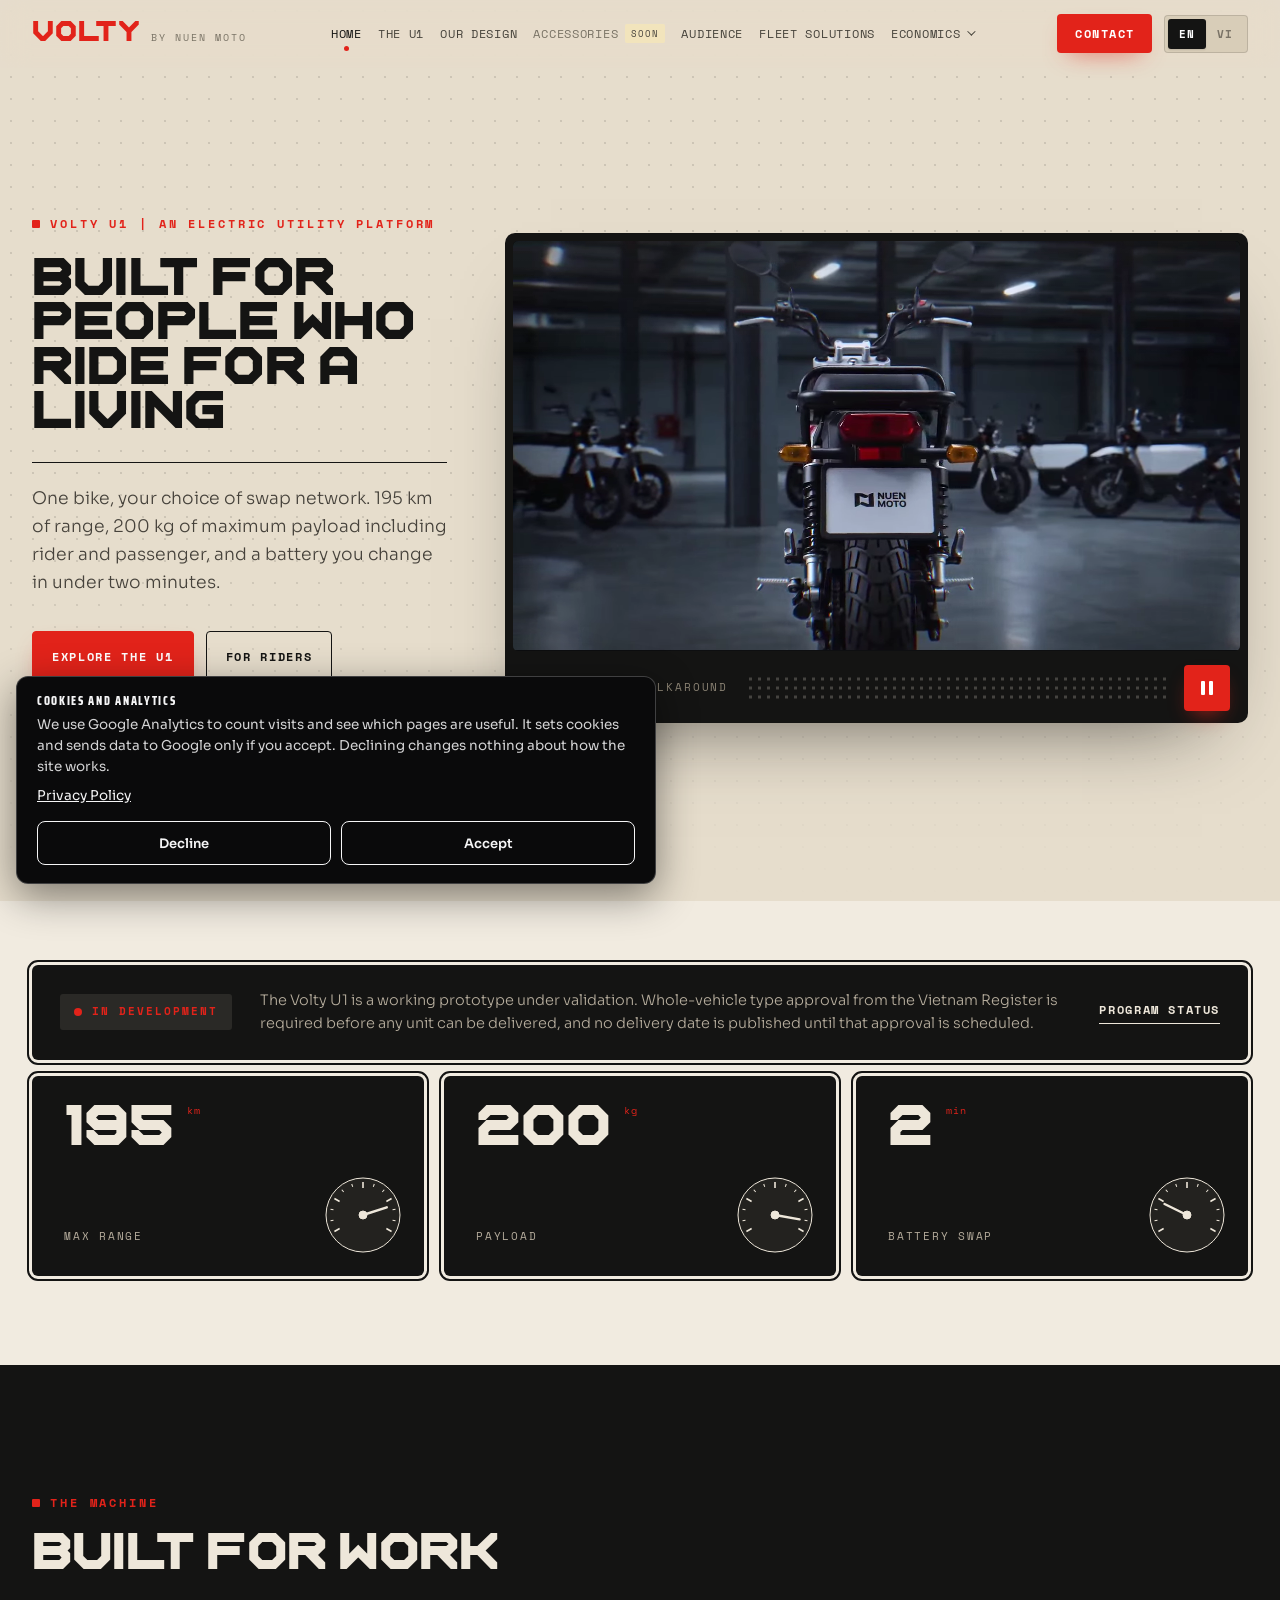
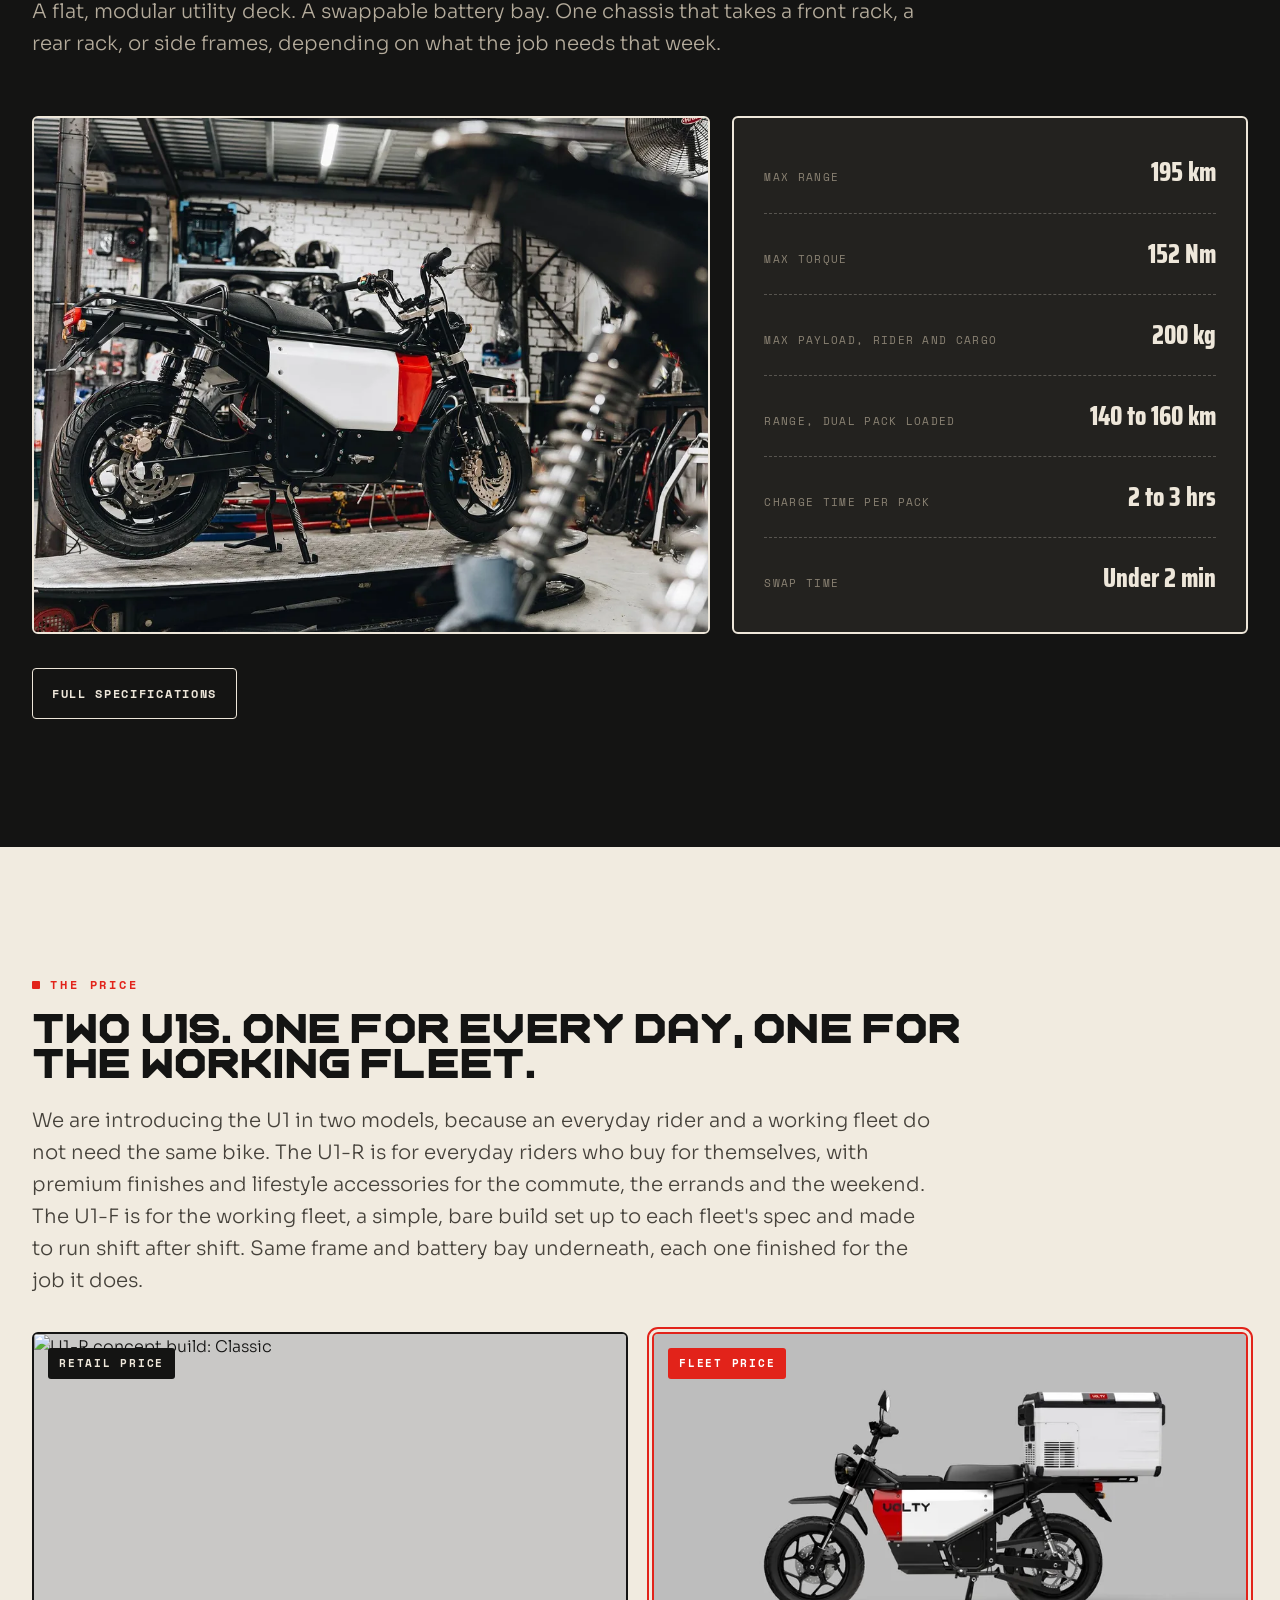
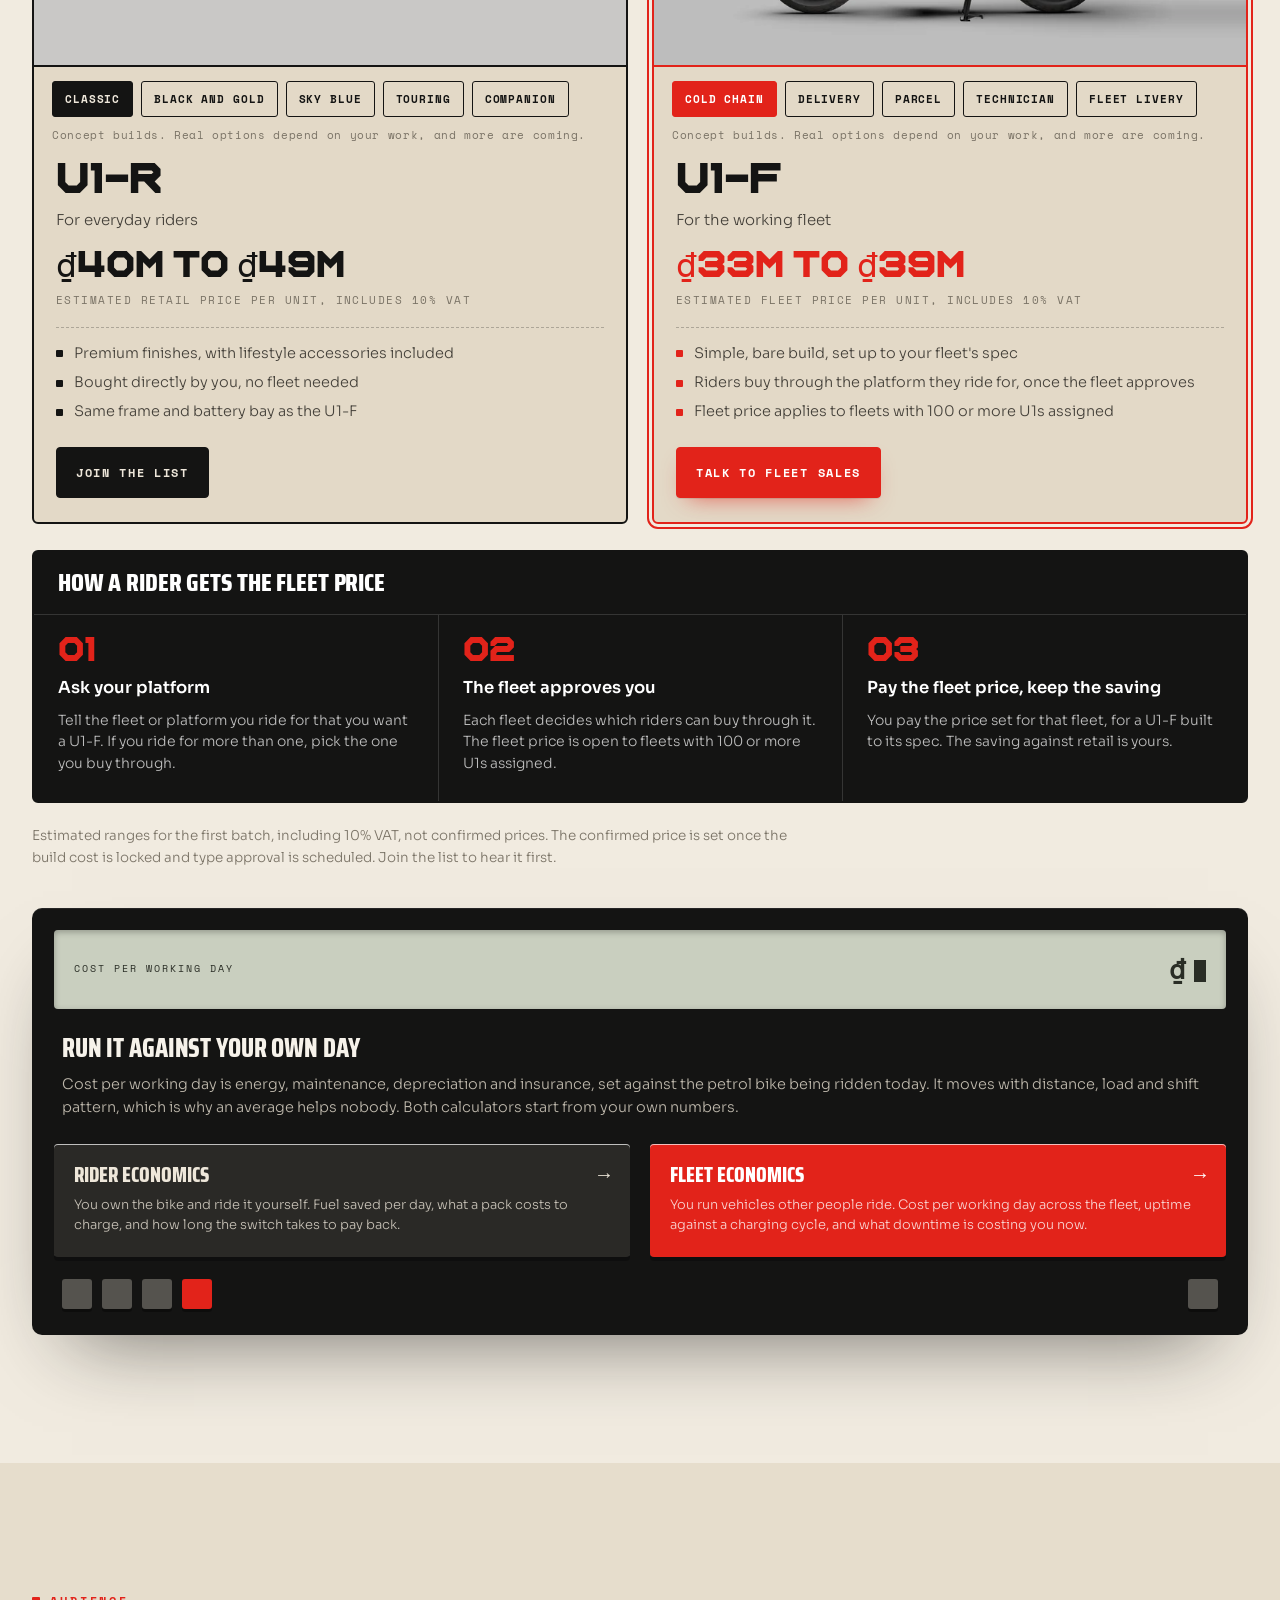
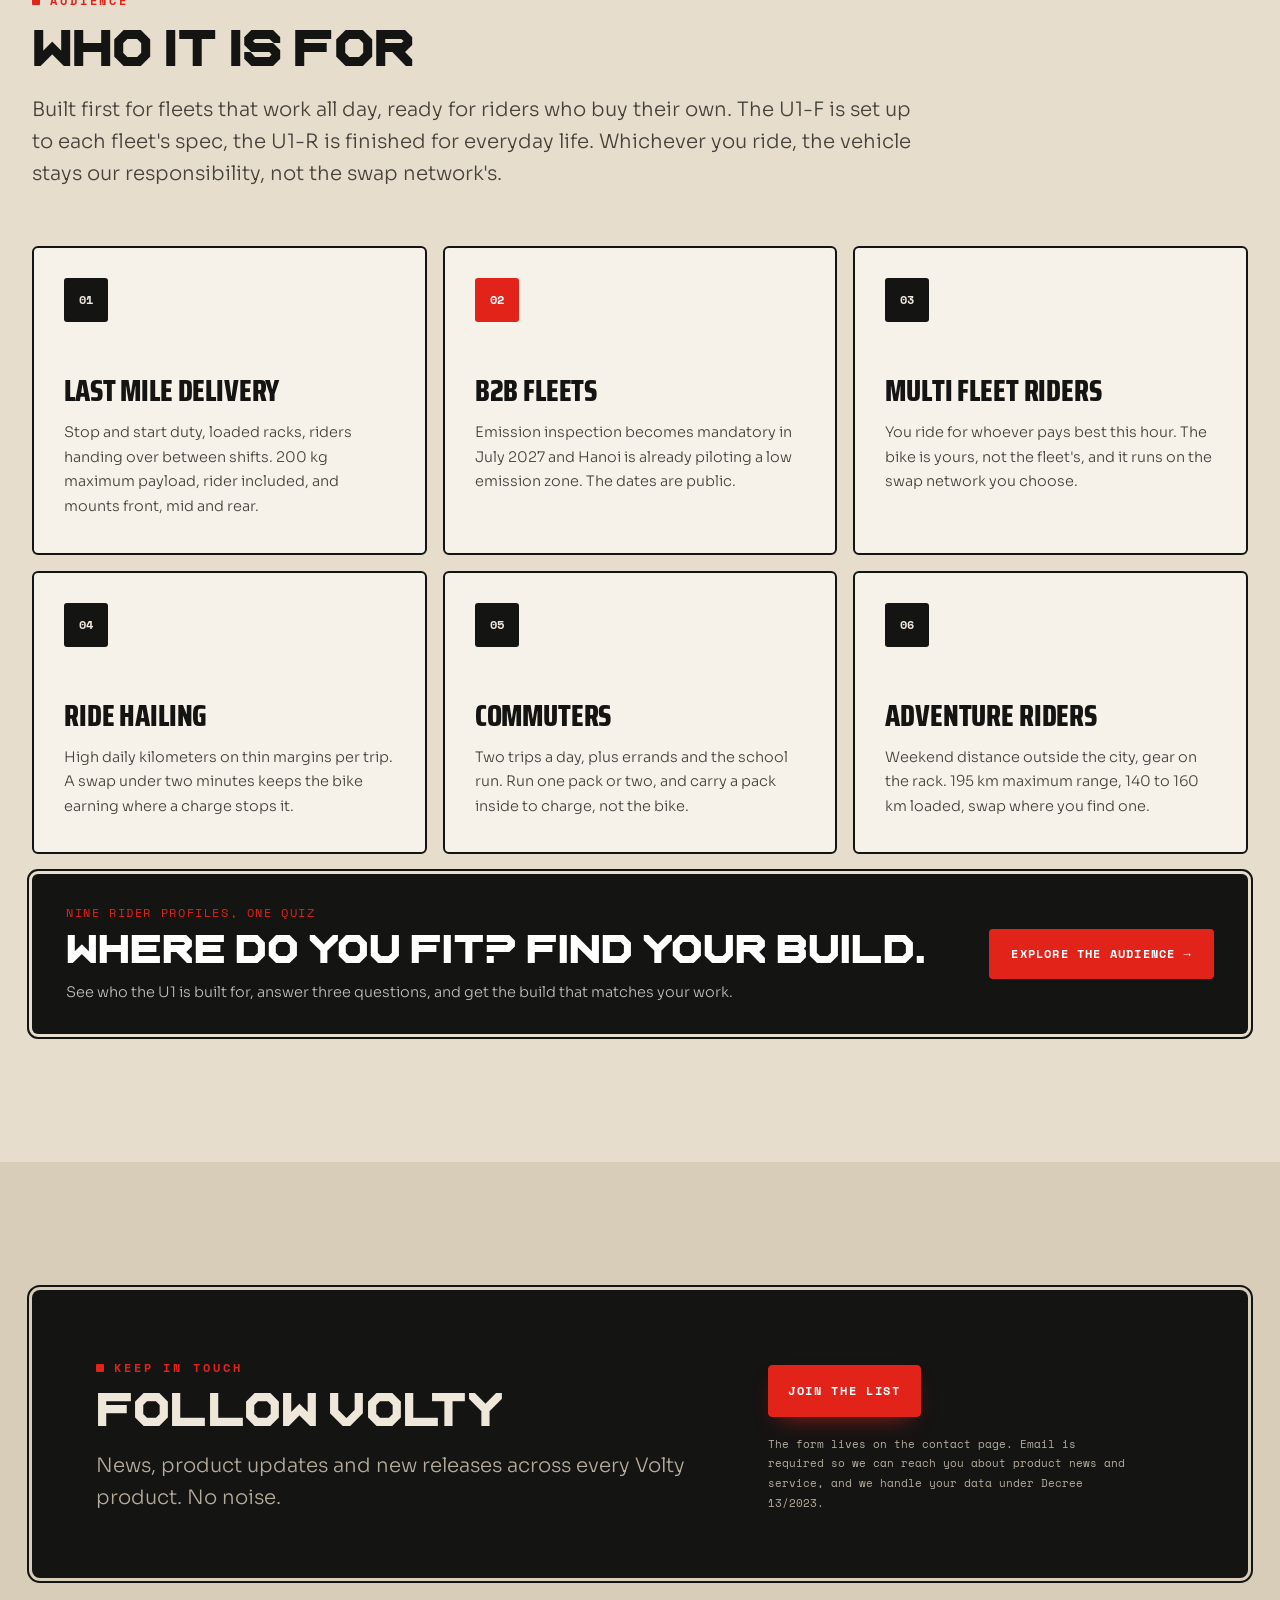
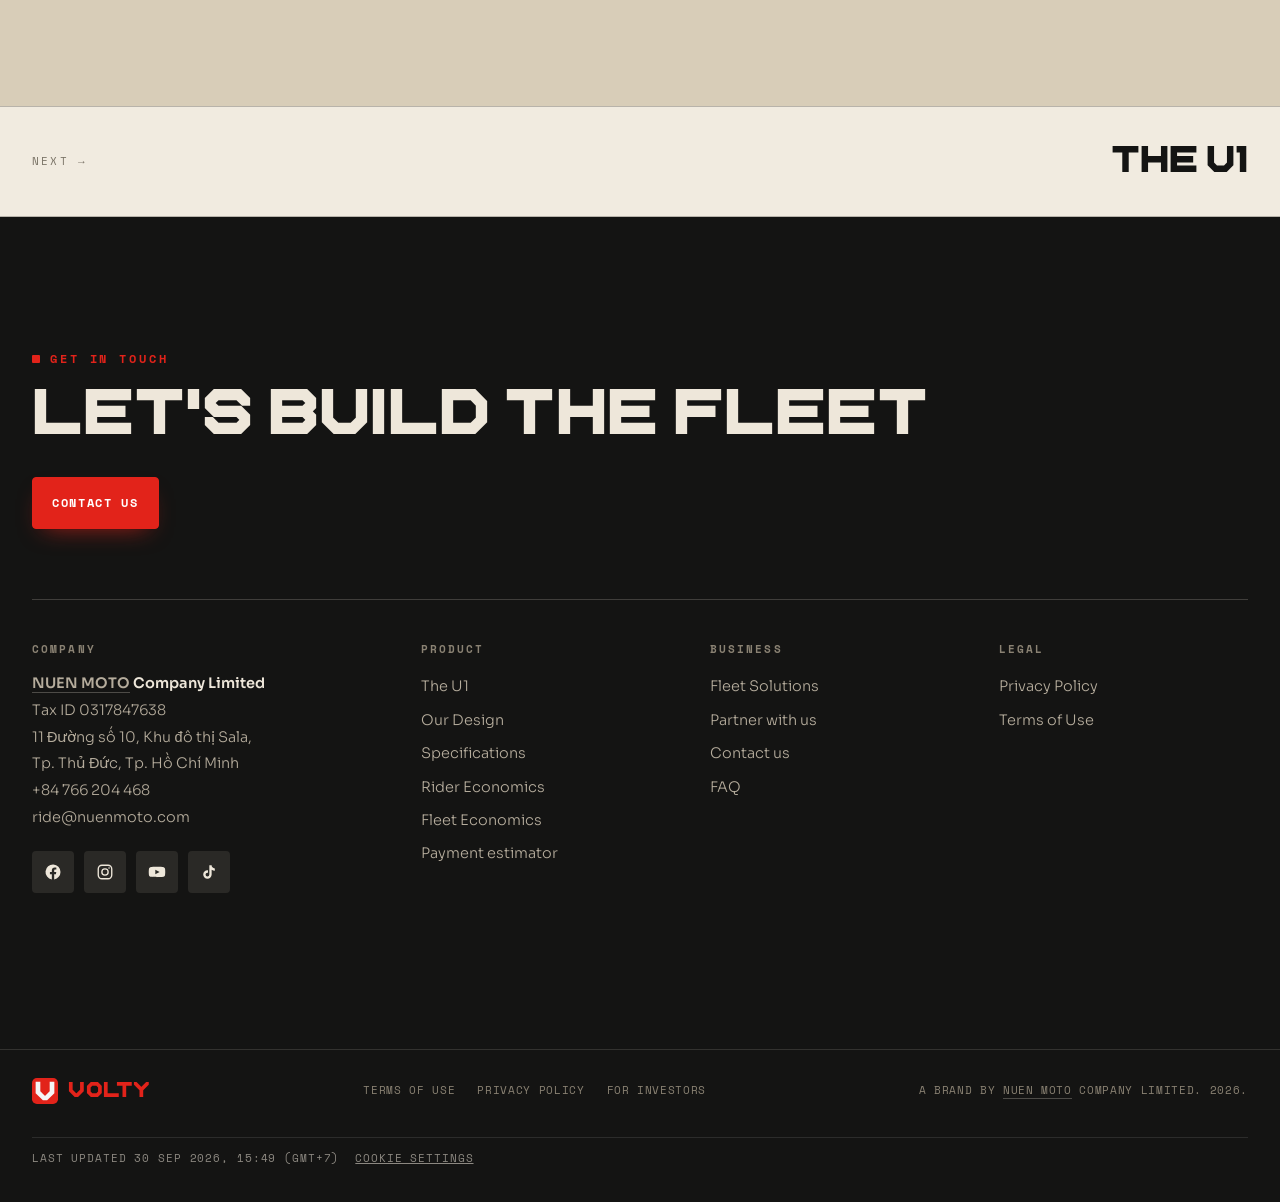
==== commit 81e50716: "Add files via upload" ====
--- a/index.html
+++ b/index.html
@@ -768,8 +768,8 @@
       </article>
       <article class="mcard fleet" id="card-u1f">
         <div class="mtag"><span data-en="Fleet price" data-vi="Giá đội xe">Fleet price</span></div>
-        <figure class="mshot"><img id="img-u1f" src="/u1f-delivery-studio-1400.webp" srcset="/u1f-delivery-studio-800.webp 800w, /u1f-delivery-studio-1400.webp 1400w" sizes="(max-width:900px) 100vw, 45vw" alt="U1-F concept build: Delivery" width="1400" height="788" loading="lazy"></figure>
-        <div class="mopts" role="group" aria-label="Preview a build"><button type="button" class="mopt" data-m="u1f" data-img="/u1f-delivery-studio" aria-pressed="true" data-en="Delivery" data-vi="Delivery">Delivery</button><button type="button" class="mopt" data-m="u1f" data-img="/u1f-parcel-studio" aria-pressed="false" data-en="Parcel" data-vi="Parcel">Parcel</button><button type="button" class="mopt" data-m="u1f" data-img="/u1f-technician-studio" aria-pressed="false" data-en="Technician" data-vi="Technician">Technician</button><button type="button" class="mopt" data-m="u1f" data-img="/u1f-coldchain-studio2" aria-pressed="false" data-en="Cold chain" data-vi="Cold chain">Cold chain</button><button type="button" class="mopt" data-m="u1f" data-img="/u1f-livery-studio" aria-pressed="false" data-en="Fleet livery" data-vi="Fleet livery">Fleet livery</button></div>
+        <figure class="mshot"><img id="img-u1f" src="/u1f-coldchain-studio2-1400.webp" srcset="/u1f-coldchain-studio2-800.webp 800w, /u1f-coldchain-studio2-1400.webp 1400w" sizes="(max-width:900px) 100vw, 45vw" alt="U1-F concept build: Cold chain" width="1400" height="788" loading="lazy"></figure>
+        <div class="mopts" role="group" aria-label="Preview a build"><button type="button" class="mopt" data-m="u1f" data-img="/u1f-coldchain-studio2" aria-pressed="true" data-en="Cold chain" data-vi="Cold chain">Cold chain</button><button type="button" class="mopt" data-m="u1f" data-img="/u1f-delivery-studio" aria-pressed="false" data-en="Delivery" data-vi="Delivery">Delivery</button><button type="button" class="mopt" data-m="u1f" data-img="/u1f-parcel-studio" aria-pressed="false" data-en="Parcel" data-vi="Parcel">Parcel</button><button type="button" class="mopt" data-m="u1f" data-img="/u1f-technician-studio" aria-pressed="false" data-en="Technician" data-vi="Technician">Technician</button><button type="button" class="mopt" data-m="u1f" data-img="/u1f-livery-studio" aria-pressed="false" data-en="Fleet livery" data-vi="Fleet livery">Fleet livery</button></div>
         <p class="mconcept" data-en="Concept builds. Real options depend on your work, and more are coming." data-vi="Cấu hình ý tưởng. Tùy chọn thực tế phụ thuộc vào công việc của bạn, và sẽ còn nhiều tùy chọn khác.">Concept builds. Real options depend on your work, and more are coming.</p>
         <div class="mbody">
           <h3 class="mname">U1-F</h3>
@@ -909,7 +909,7 @@
       <a href="https://volty.info/company-overview" target="_blank" rel="noopener" data-en="For Investors" data-vi="Dành cho nhà đầu tư">For Investors</a>
     </div>
     <div class="fmeta"><span data-en="A brand by" data-vi="Một thương hiệu của Công ty TNHH">A brand by</span> <a class="corp" href="https://www.nuenmoto.com" target="_blank" rel="noopener">NUEN MOTO</a><span data-en=" Company Limited. 2026." data-vi=". 2026."> Company Limited. 2026.</span></div>
-    <div class="fstamp" style="flex:1 0 100%;width:100%;margin-top:14px;padding-top:12px;border-top:1px solid rgba(255,255,255,.1);font-family:var(--mono,monospace);font-size:11px;letter-spacing:.08em;text-transform:uppercase;color:rgba(238,231,218,.55)"><time datetime="2026-09-30T15:45+07:00" data-en="Last updated 30 Sep 2026, 15:45 (GMT+7)" data-vi="Cập nhật lần cuối: 30/09/2026, 15:45 (GMT+7)">Last updated 30 Sep 2026, 15:45 (GMT+7)</time><button type="button" class="ck-open" style="margin-left:16px;padding:0;background:none;border:0;color:inherit;font:inherit;letter-spacing:inherit;text-transform:inherit;text-decoration:underline;cursor:pointer" data-en="Cookie settings" data-vi="Cài đặt cookie">Cookie settings</button></div>
+    <div class="fstamp" style="flex:1 0 100%;width:100%;margin-top:14px;padding-top:12px;border-top:1px solid rgba(255,255,255,.1);font-family:var(--mono,monospace);font-size:11px;letter-spacing:.08em;text-transform:uppercase;color:rgba(238,231,218,.55)"><time datetime="2026-09-30T15:49+07:00" data-en="Last updated 30 Sep 2026, 15:49 (GMT+7)" data-vi="Cập nhật lần cuối: 30/09/2026, 15:49 (GMT+7)">Last updated 30 Sep 2026, 15:49 (GMT+7)</time><button type="button" class="ck-open" style="margin-left:16px;padding:0;background:none;border:0;color:inherit;font:inherit;letter-spacing:inherit;text-transform:inherit;text-decoration:underline;cursor:pointer" data-en="Cookie settings" data-vi="Cài đặt cookie">Cookie settings</button></div>
   </div>
 </footer>
 
@@ -963,7 +963,7 @@
   document.querySelectorAll('.mopt[data-m="'+m+'"]').forEach(function(x){x.setAttribute('aria-pressed',x===b?'true':'false')});
   img.classList.add('swap');setTimeout(function(){img.onload=function(){img.classList.remove('swap')};img.srcset=base+'-800.webp 800w, '+base+'-1400.webp 1400w';img.alt=m.toUpperCase().replace('U1','U1-')+' concept build: '+b.textContent;img.src=base+'-1400.webp';if(img.complete)img.classList.remove('swap');},200);
 });});
-['u1f-parcel-studio','u1r-blackgold-studio','u1r-sky-studio2','u1r-touring-studio2','u1r-companion-studio2','u1f-technician-studio','u1f-coldchain-studio2','u1f-livery-studio'].forEach(function(n){var i=new Image();i.src='/'+n+'-800.webp'});})();
+['u1f-parcel-studio','u1r-blackgold-studio','u1r-sky-studio2','u1r-touring-studio2','u1r-companion-studio2','u1f-technician-studio','u1f-delivery-studio','u1f-livery-studio'].forEach(function(n){var i=new Image();i.src='/'+n+'-800.webp'});})();
 </script>
 <script>
 /* Hero video pause control. Autoplaying motion longer than five seconds needs a
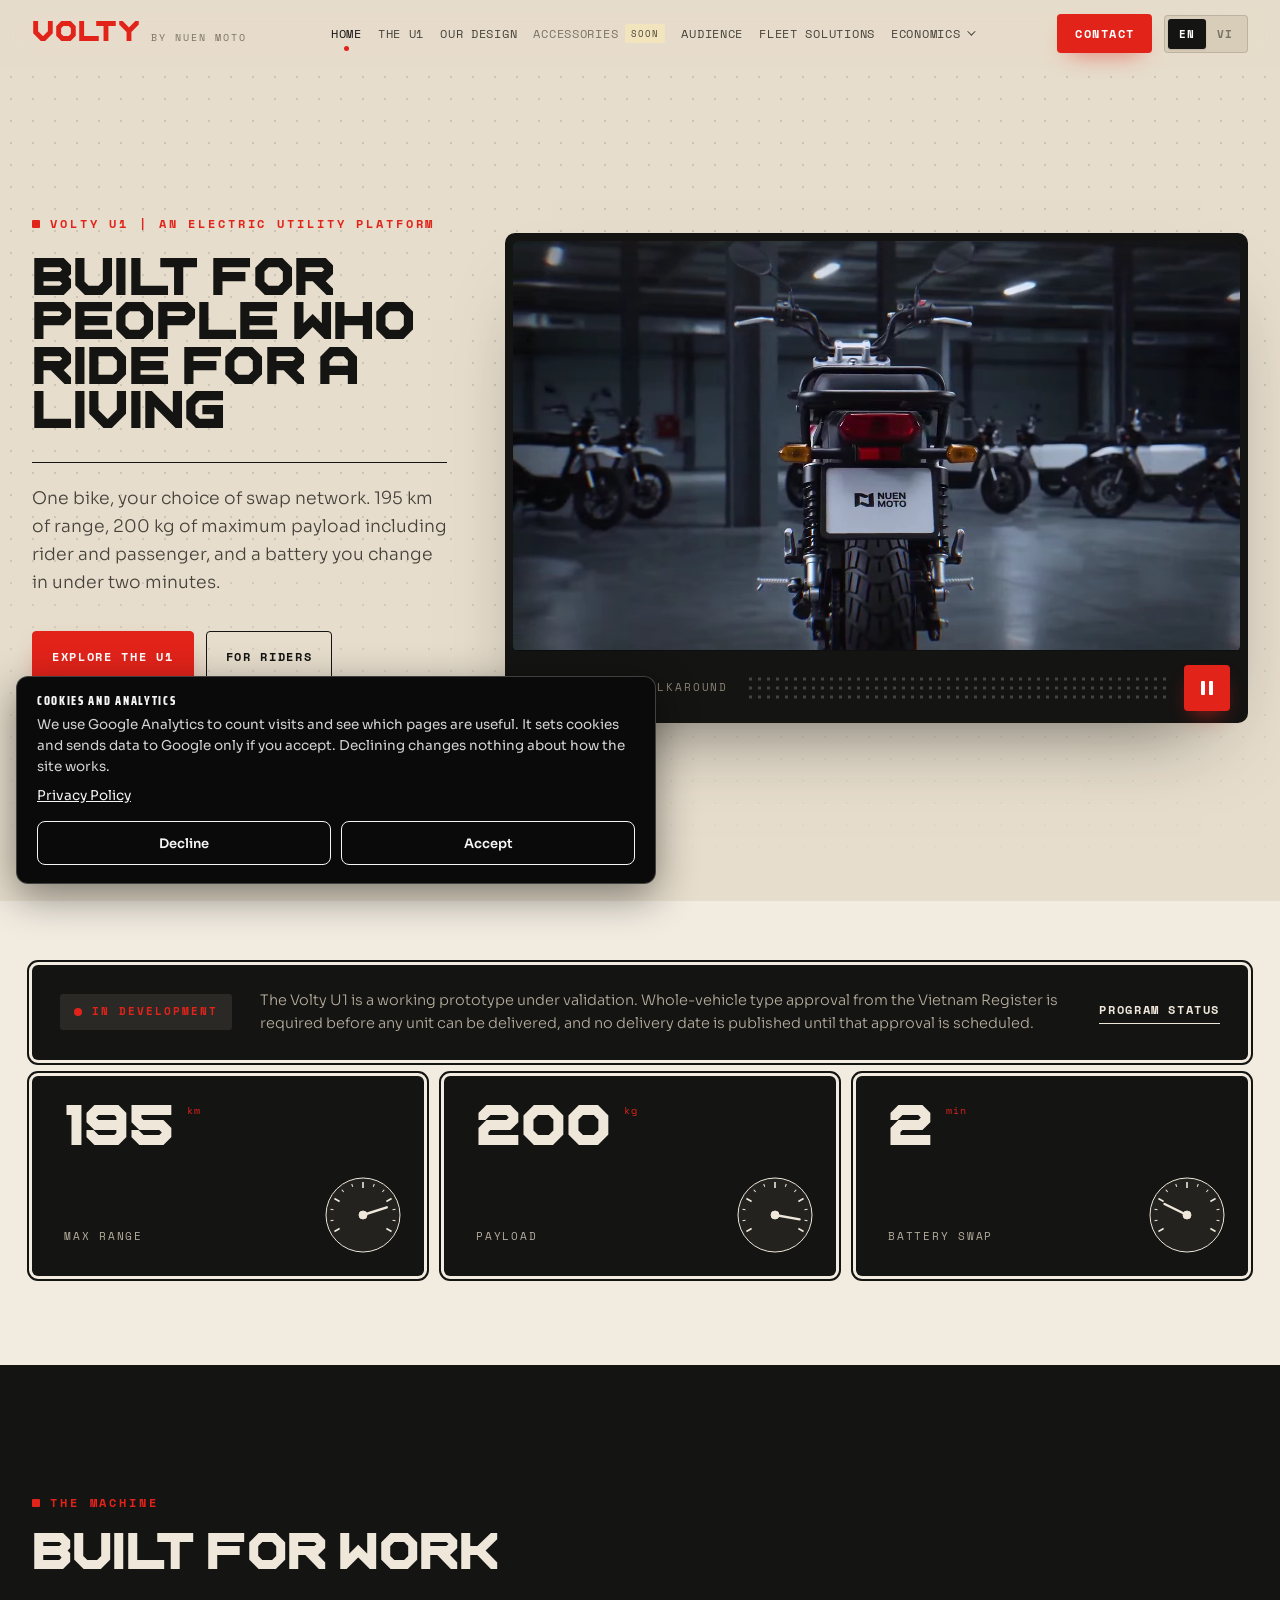
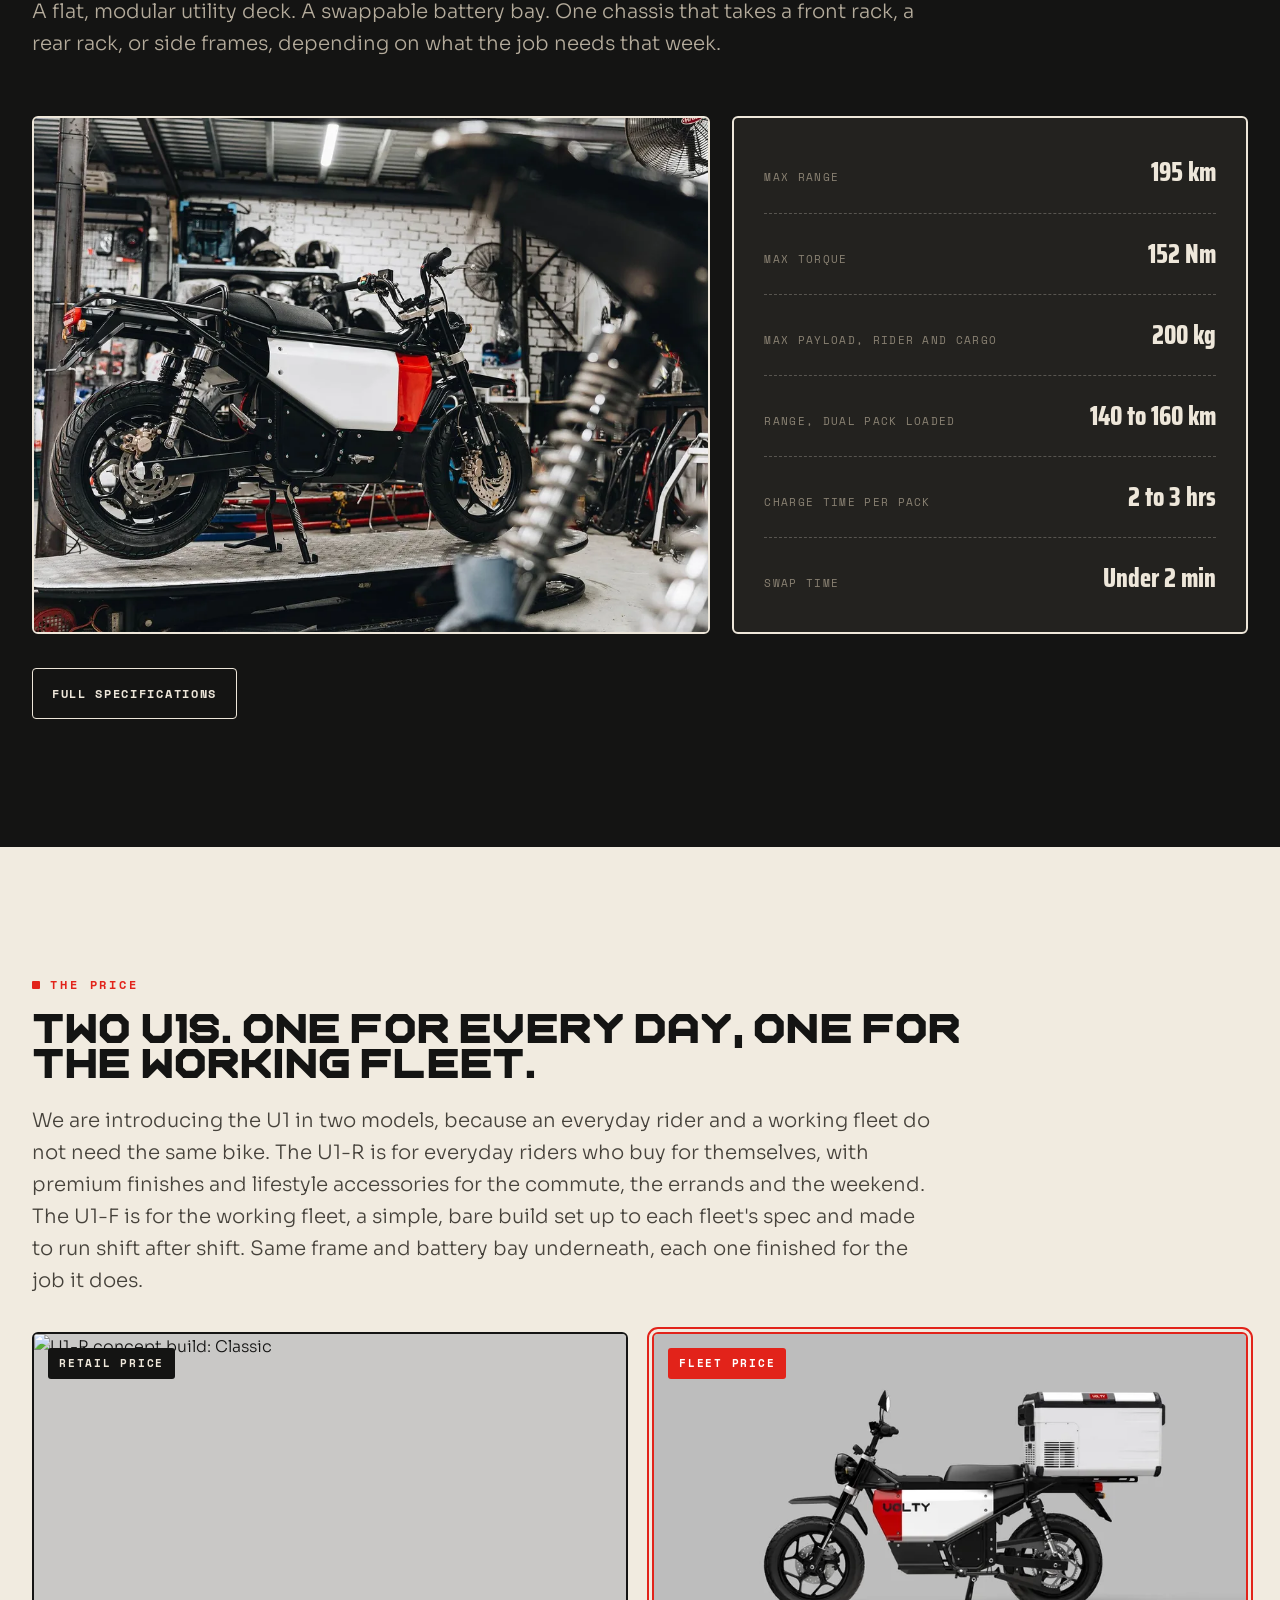
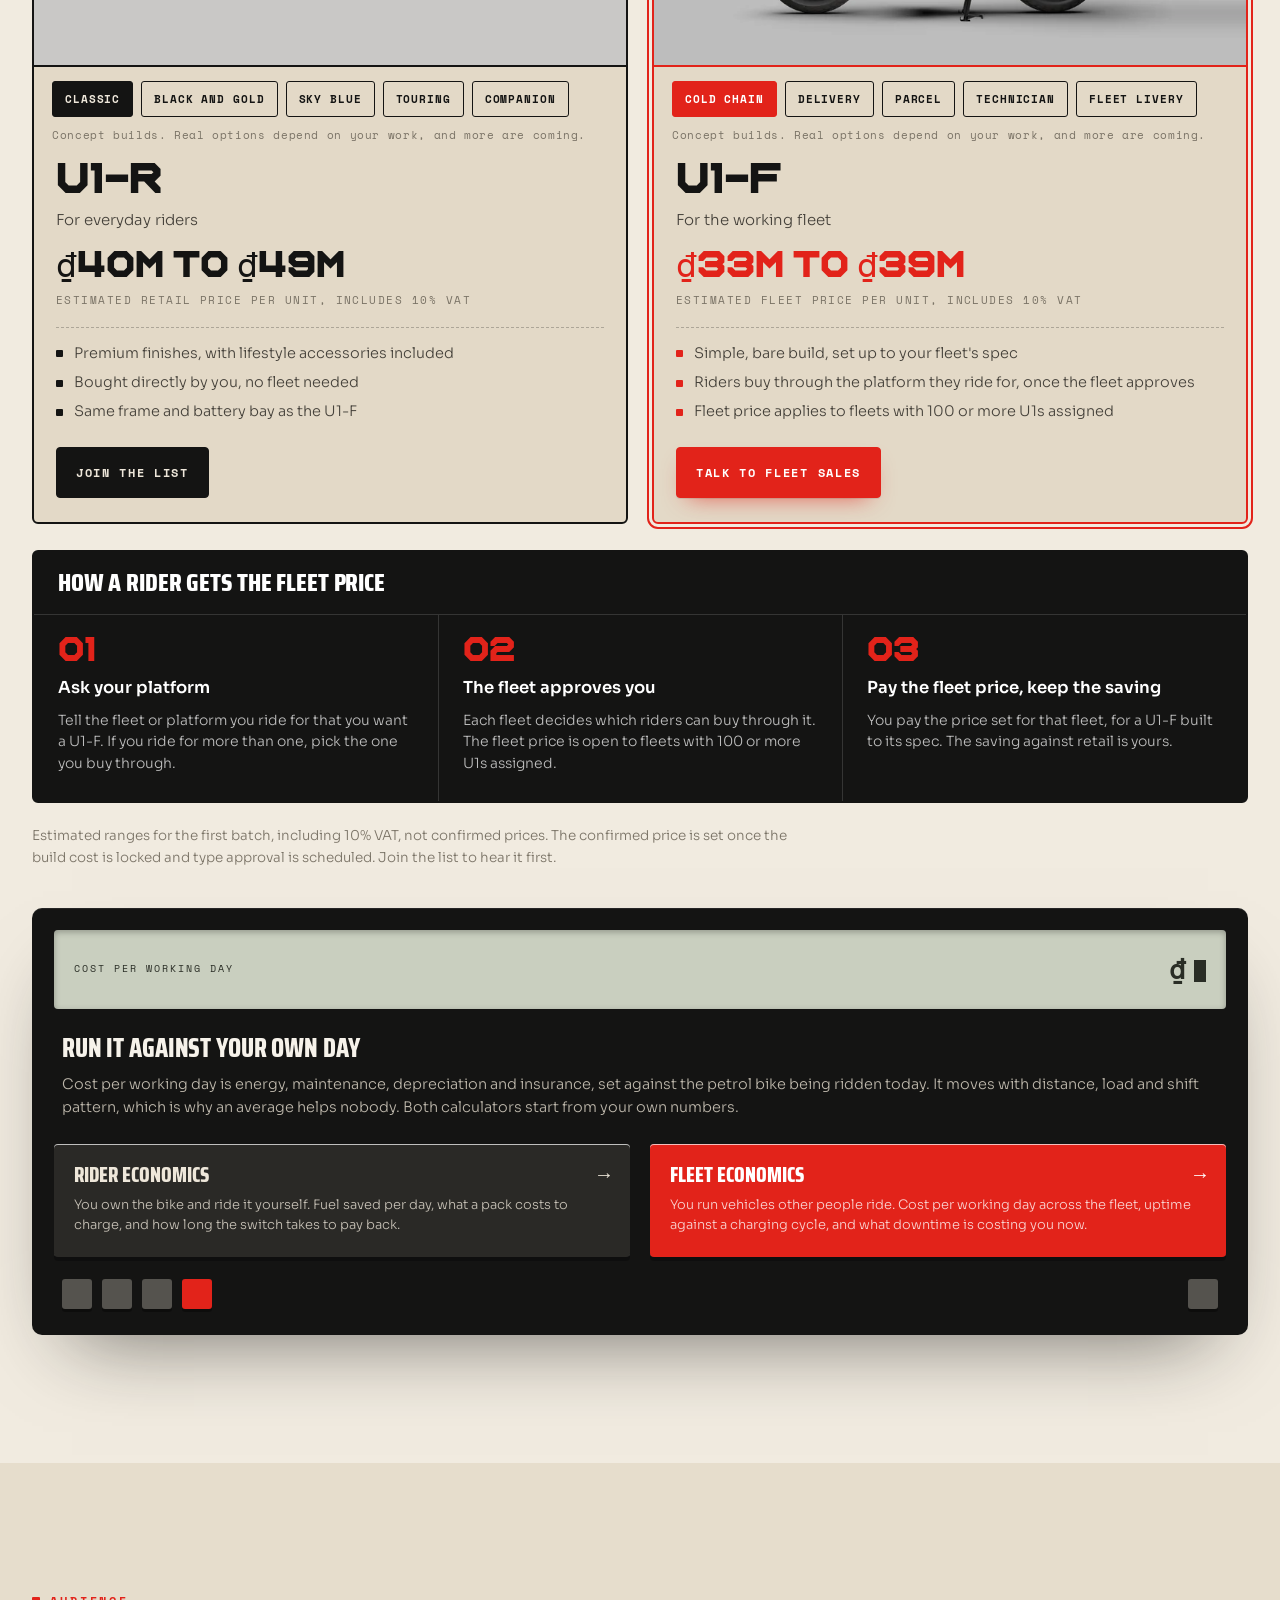
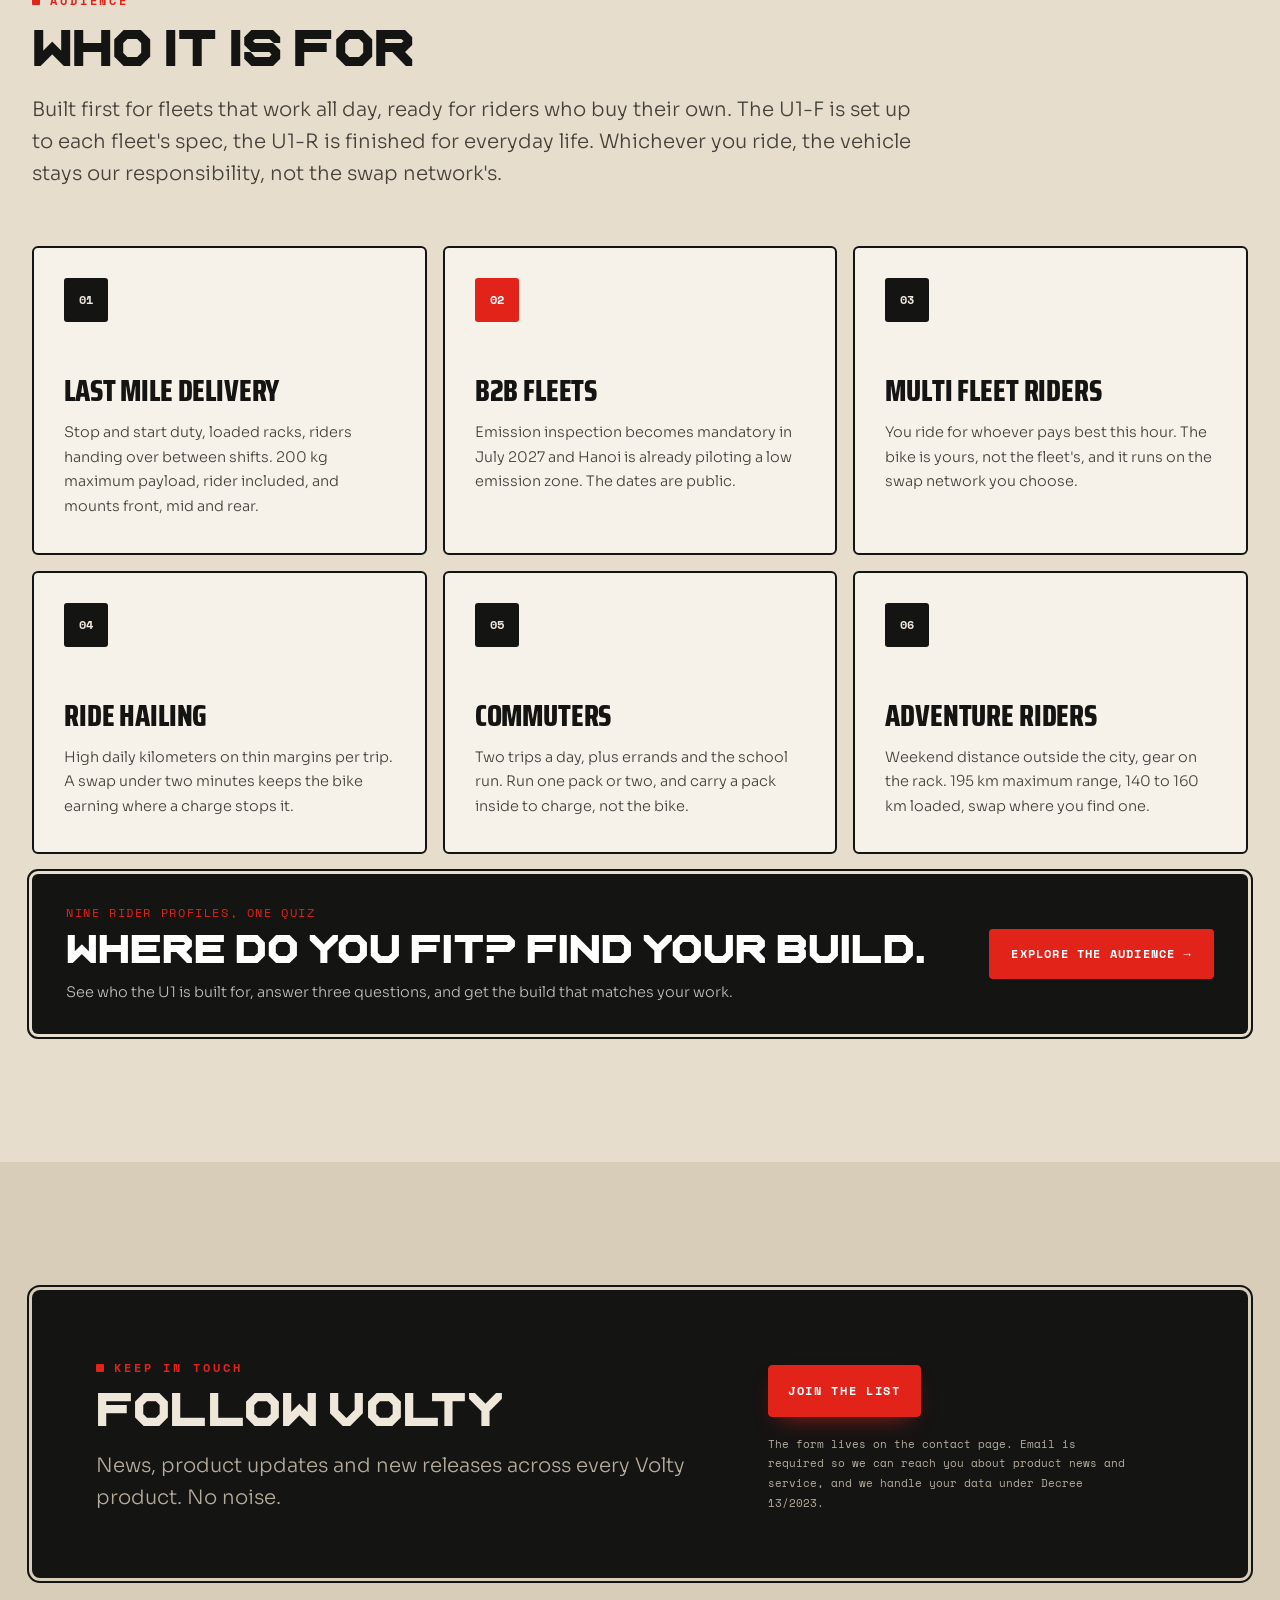
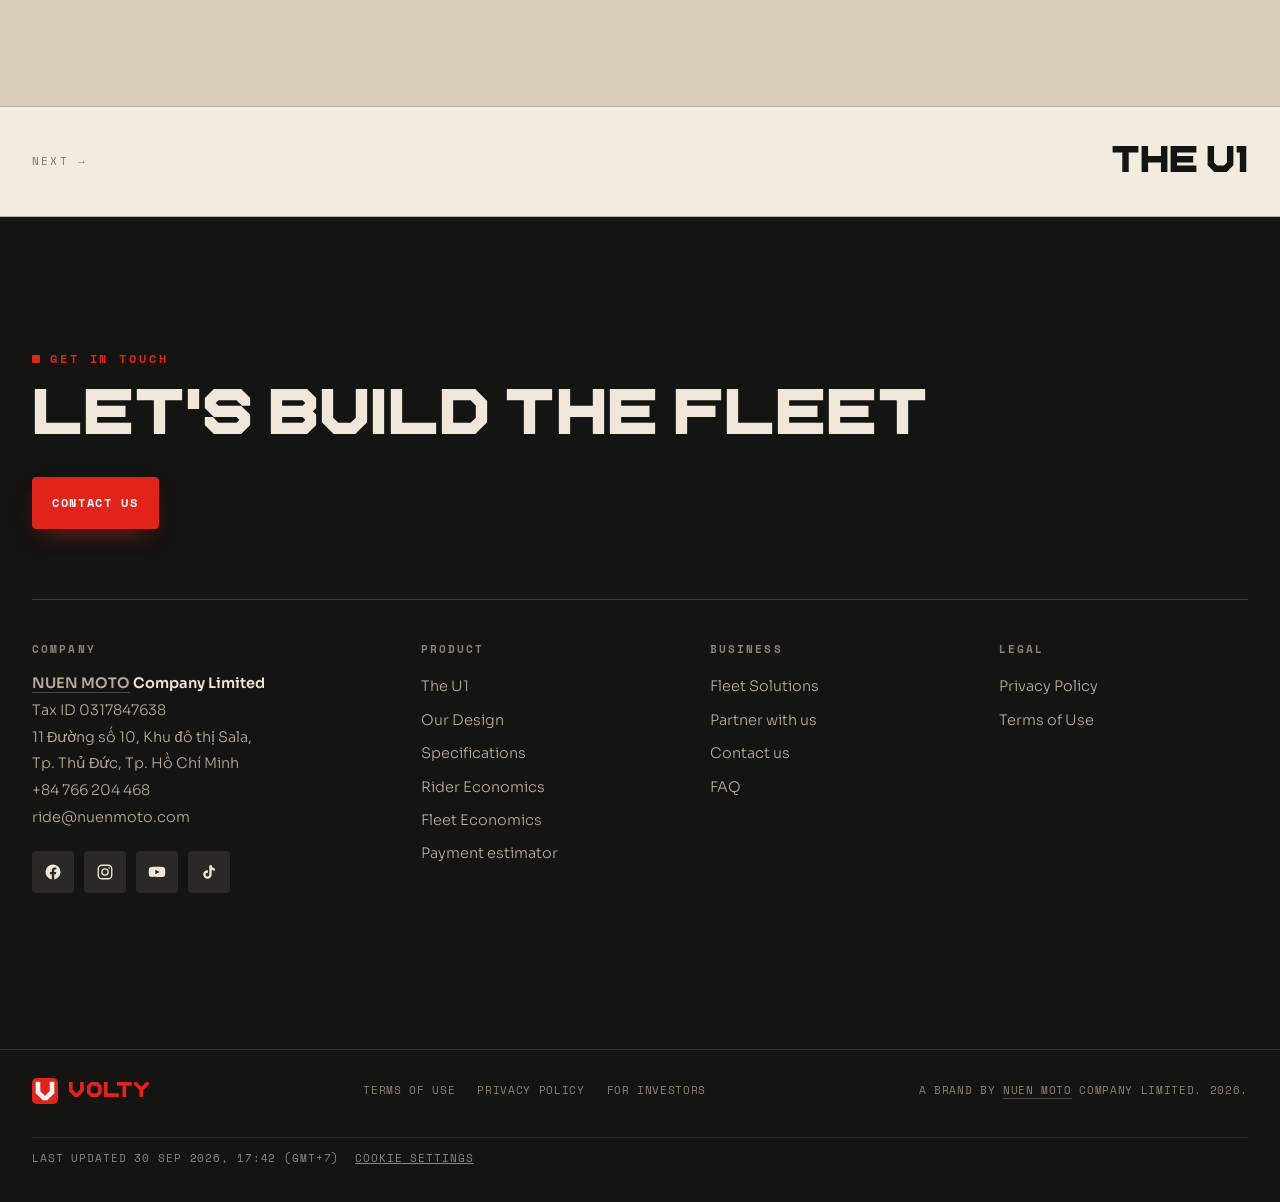
==== commit 96524f50: "Add files via upload" ====
--- a/index.html
+++ b/index.html
@@ -4,6 +4,12 @@
 <meta charset="utf-8">
 <meta name="viewport" content="width=device-width,initial-scale=1">
 <title>Volty U1 | Electric utility motorcycle by NUEN MOTO</title>
+<!--icons:start-->
+<link rel="apple-touch-icon" sizes="180x180" href="/apple-touch-icon.png?v=2">
+<link rel="manifest" href="/site.webmanifest?v=2">
+<meta name="apple-mobile-web-app-title" content="Volty">
+<meta name="application-name" content="Volty">
+<!--icons:end-->
 <!--og:start-->
 <meta property="og:site_name" content="Volty by NUEN MOTO">
 <meta property="og:type" content="website">
@@ -25,8 +31,6 @@
 <meta name="description" content="Volty U1. Network-agnostic battery swap electric utility motorcycle. 195 km max range, 200 kg maximum payload including rider and passenger, swaps in under 2 minutes. Built for delivery, ride-hailing and B2B fleets in Vietnam.">
 <link rel="icon" href="/favicon.ico" sizes="32x32">
 <link rel="icon" href="/favicon.svg" type="image/svg+xml">
-<link rel="apple-touch-icon" href="/apple-touch-icon.png">
-<link rel="manifest" href="/site.webmanifest">
 <meta name="theme-color" content="#0a0a0b">
 <style>
 /* Fonts are embedded in the page so they load on every device, with no separate
@@ -909,7 +913,7 @@
       <a href="https://volty.info/company-overview" target="_blank" rel="noopener" data-en="For Investors" data-vi="Dành cho nhà đầu tư">For Investors</a>
     </div>
     <div class="fmeta"><span data-en="A brand by" data-vi="Một thương hiệu của Công ty TNHH">A brand by</span> <a class="corp" href="https://www.nuenmoto.com" target="_blank" rel="noopener">NUEN MOTO</a><span data-en=" Company Limited. 2026." data-vi=". 2026."> Company Limited. 2026.</span></div>
-    <div class="fstamp" style="flex:1 0 100%;width:100%;margin-top:14px;padding-top:12px;border-top:1px solid rgba(255,255,255,.1);font-family:var(--mono,monospace);font-size:11px;letter-spacing:.08em;text-transform:uppercase;color:rgba(238,231,218,.55)"><time datetime="2026-09-30T15:49+07:00" data-en="Last updated 30 Sep 2026, 15:49 (GMT+7)" data-vi="Cập nhật lần cuối: 30/09/2026, 15:49 (GMT+7)">Last updated 30 Sep 2026, 15:49 (GMT+7)</time><button type="button" class="ck-open" style="margin-left:16px;padding:0;background:none;border:0;color:inherit;font:inherit;letter-spacing:inherit;text-transform:inherit;text-decoration:underline;cursor:pointer" data-en="Cookie settings" data-vi="Cài đặt cookie">Cookie settings</button></div>
+    <div class="fstamp" style="flex:1 0 100%;width:100%;margin-top:14px;padding-top:12px;border-top:1px solid rgba(255,255,255,.1);font-family:var(--mono,monospace);font-size:11px;letter-spacing:.08em;text-transform:uppercase;color:rgba(238,231,218,.55)"><time datetime="2026-09-30T17:42+07:00" data-en="Last updated 30 Sep 2026, 17:42 (GMT+7)" data-vi="Cập nhật lần cuối: 30/09/2026, 17:42 (GMT+7)">Last updated 30 Sep 2026, 17:42 (GMT+7)</time><button type="button" class="ck-open" style="margin-left:16px;padding:0;background:none;border:0;color:inherit;font:inherit;letter-spacing:inherit;text-transform:inherit;text-decoration:underline;cursor:pointer" data-en="Cookie settings" data-vi="Cài đặt cookie">Cookie settings</button></div>
   </div>
 </footer>
 
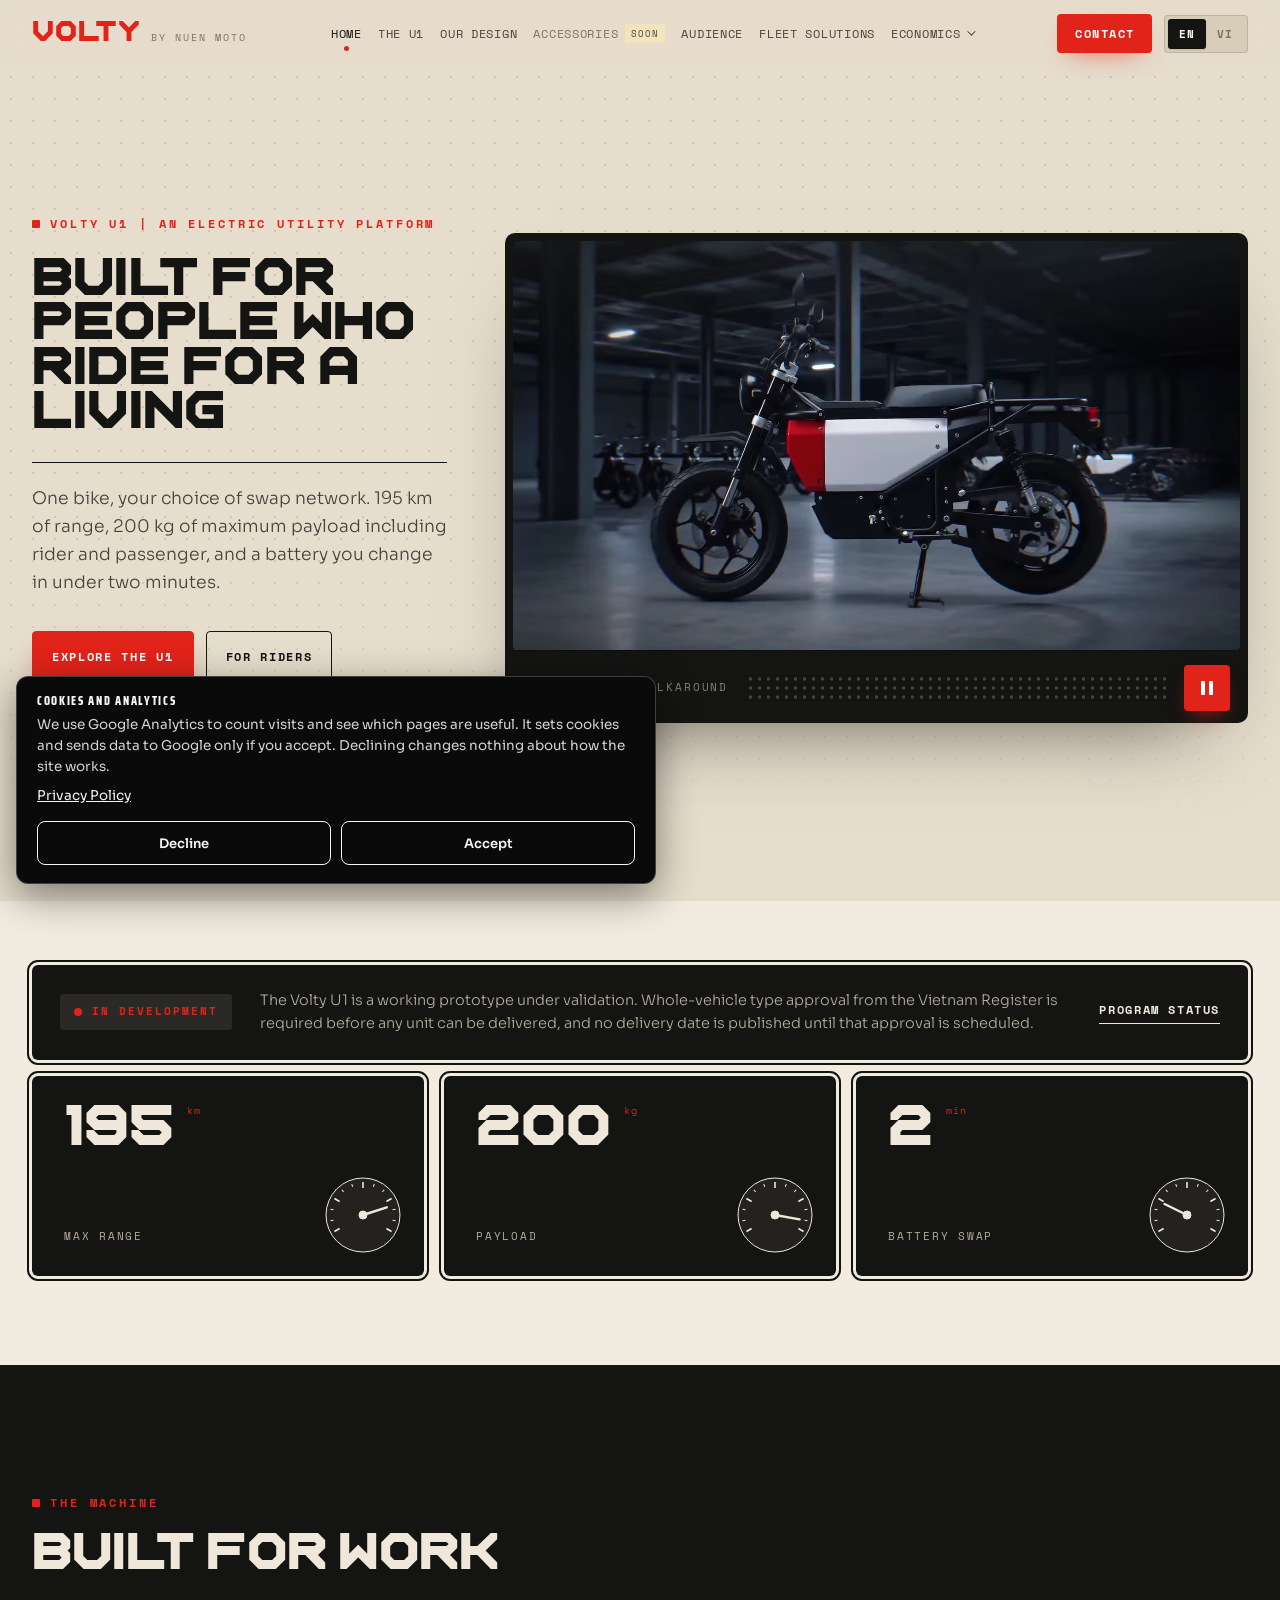
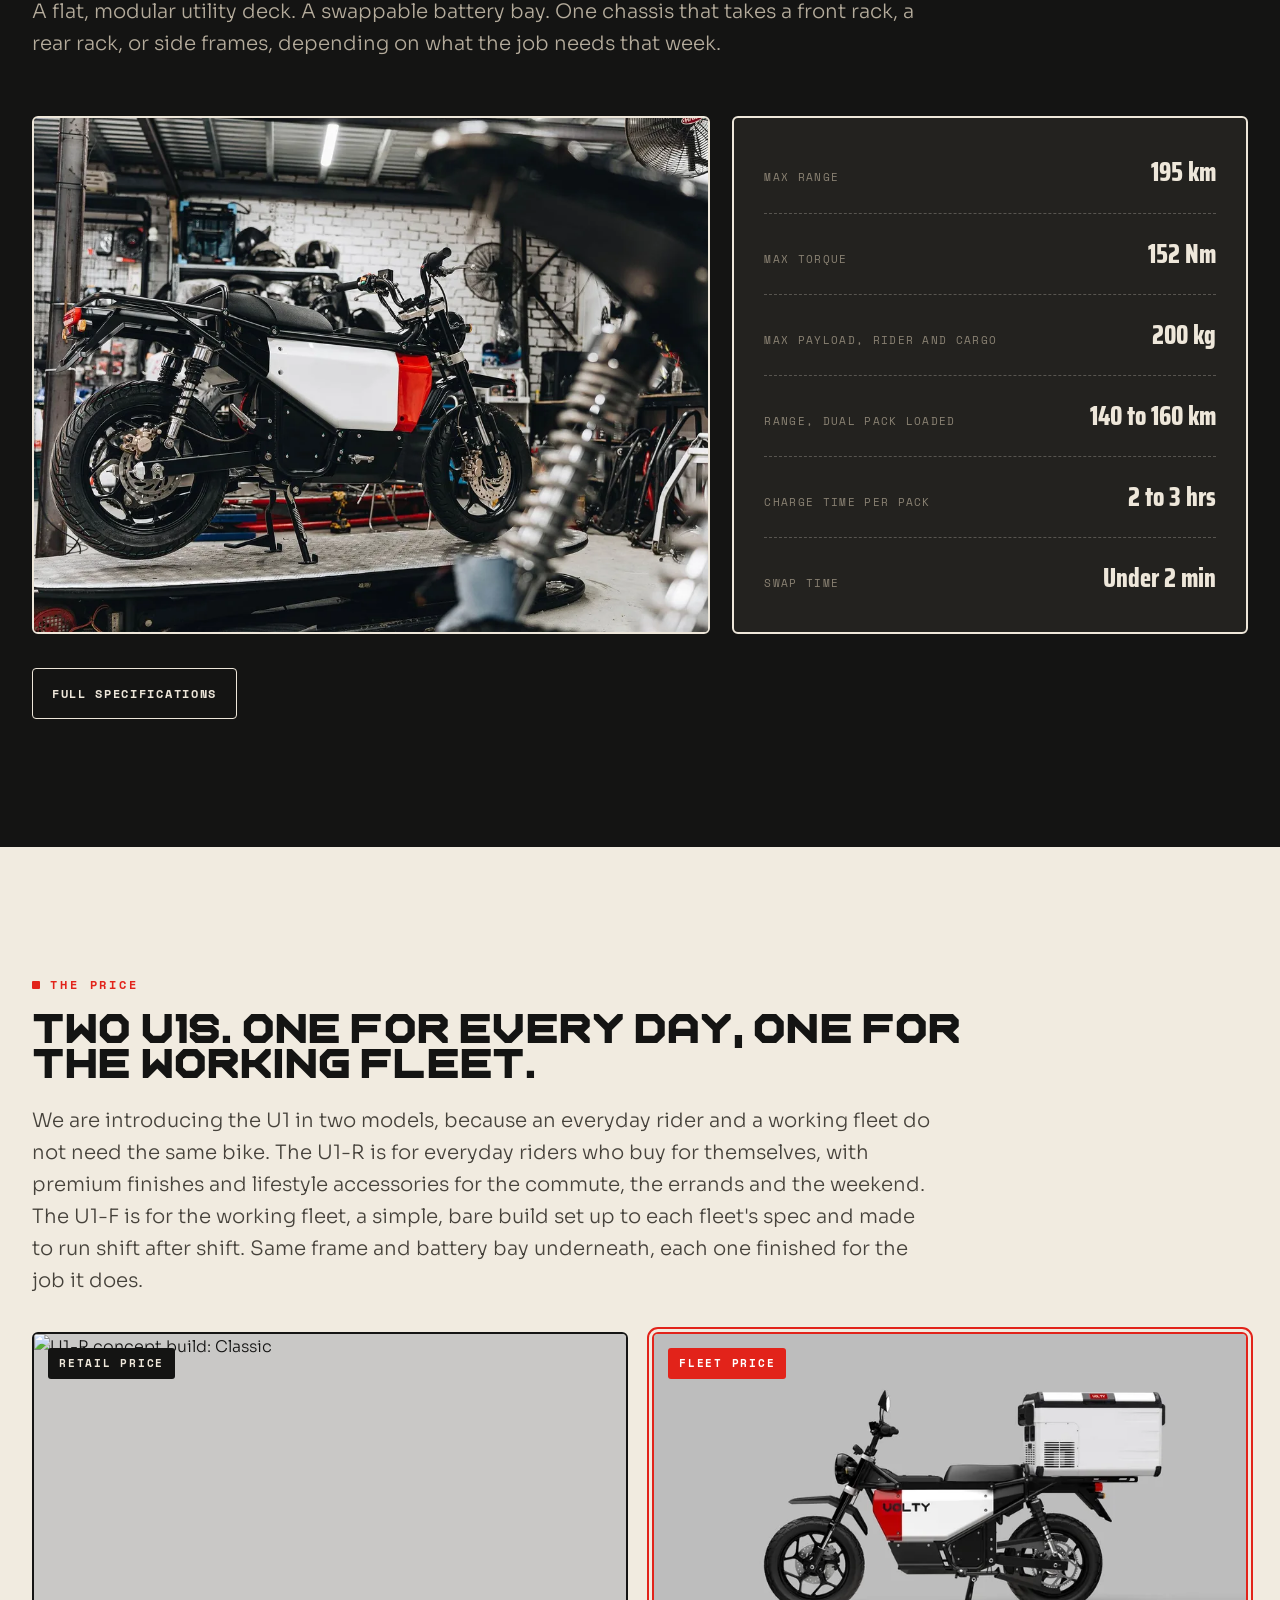
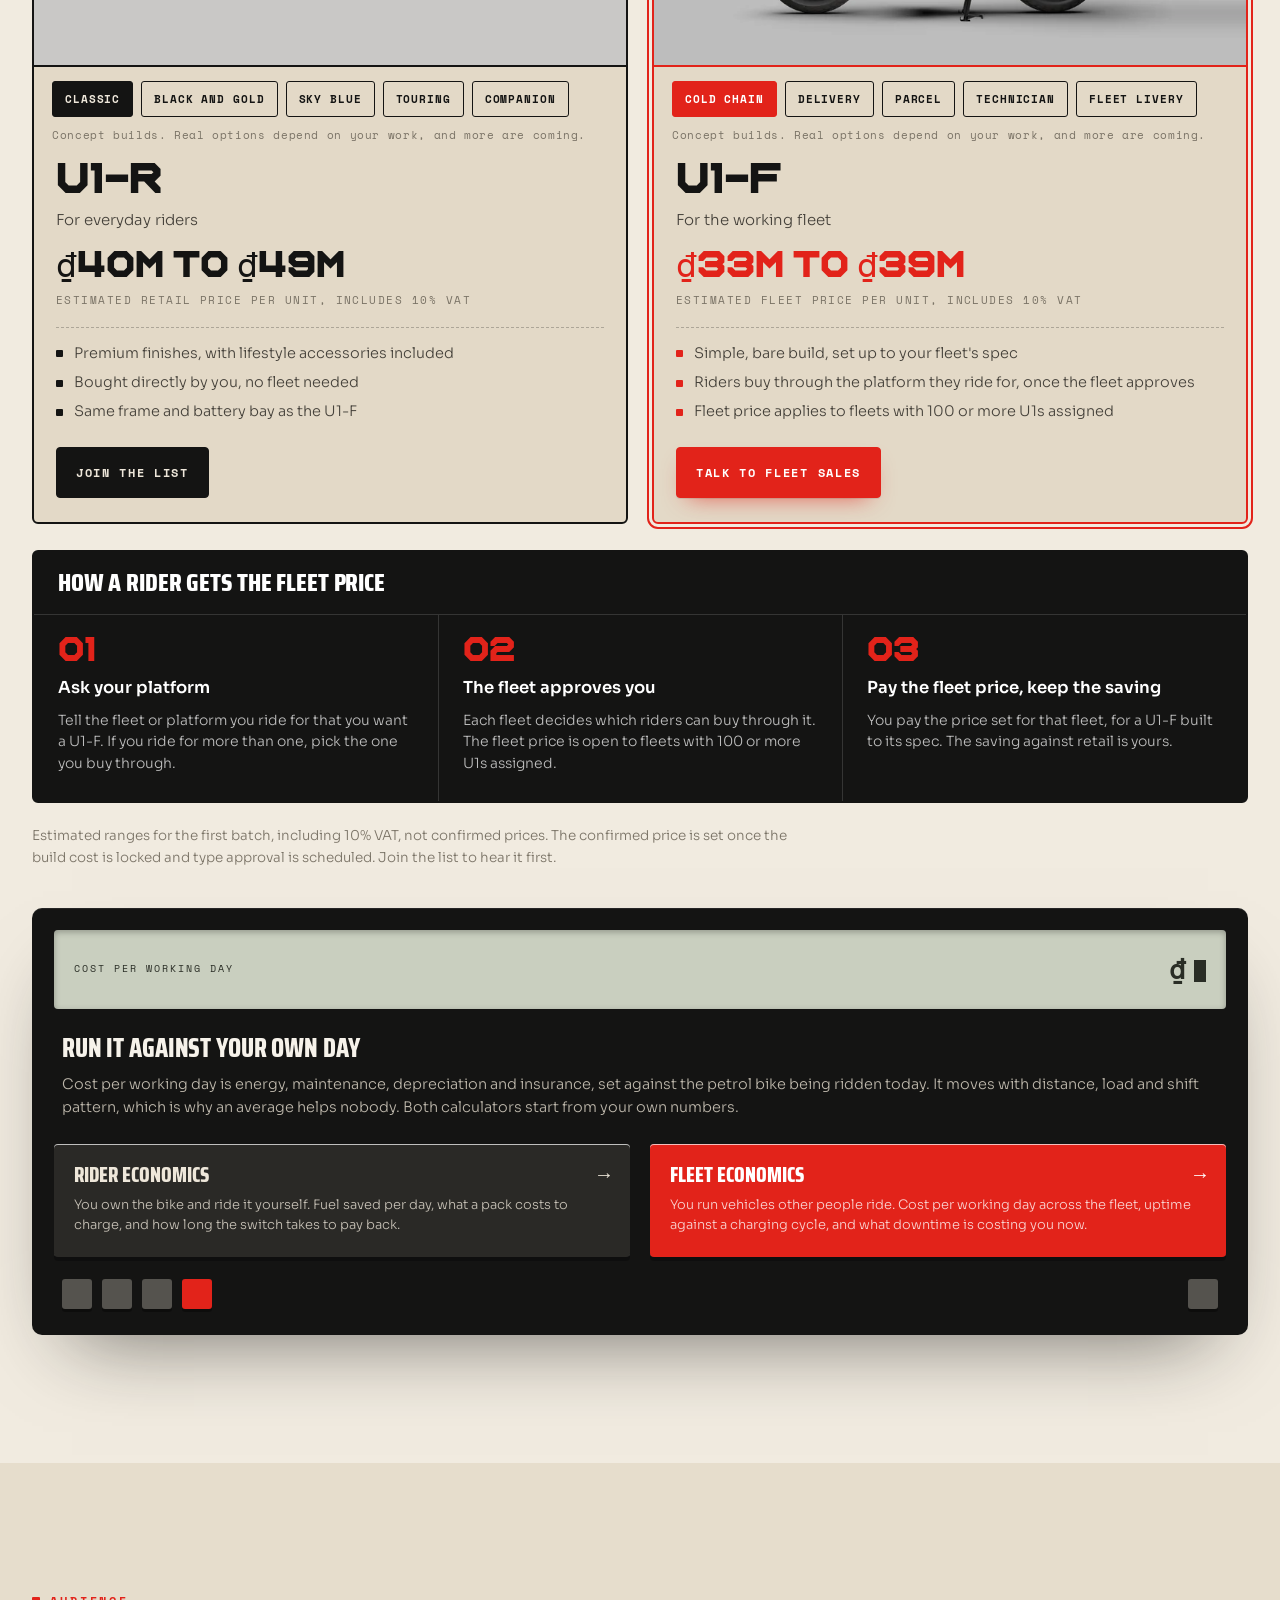
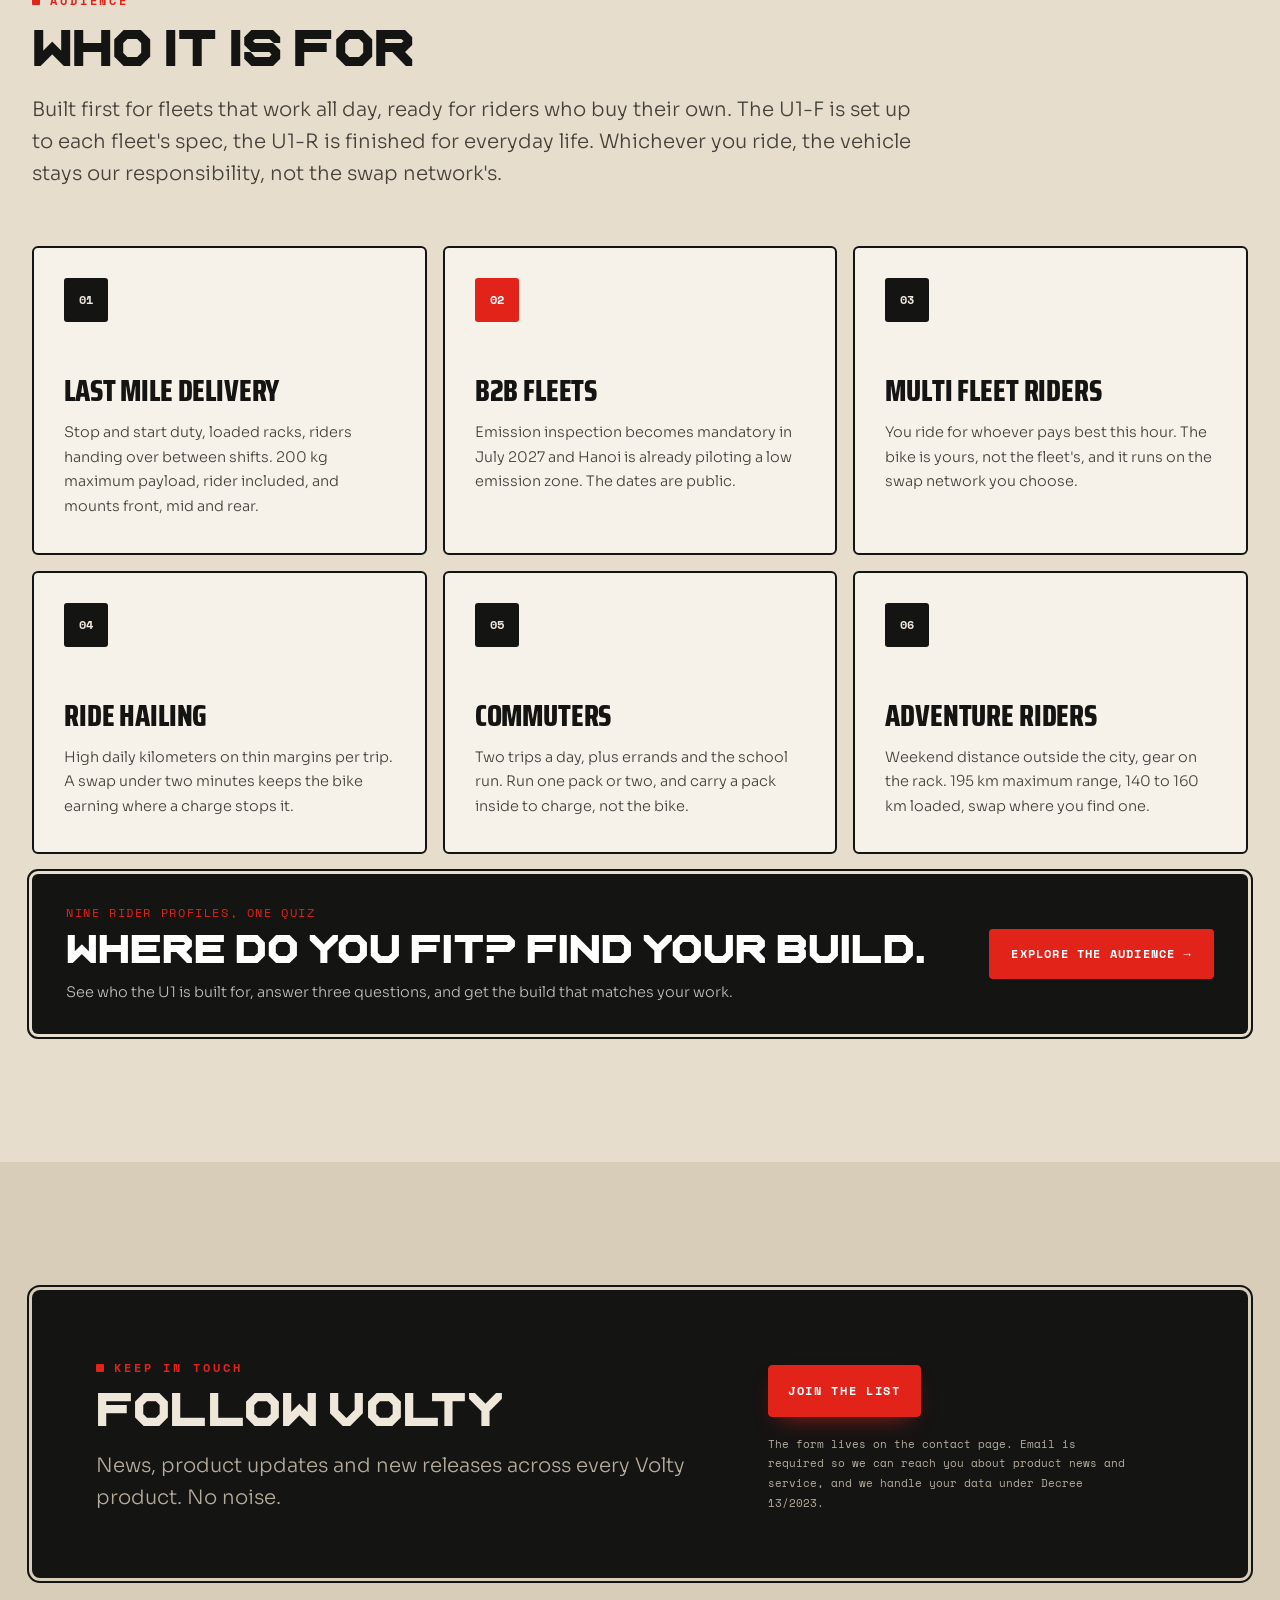
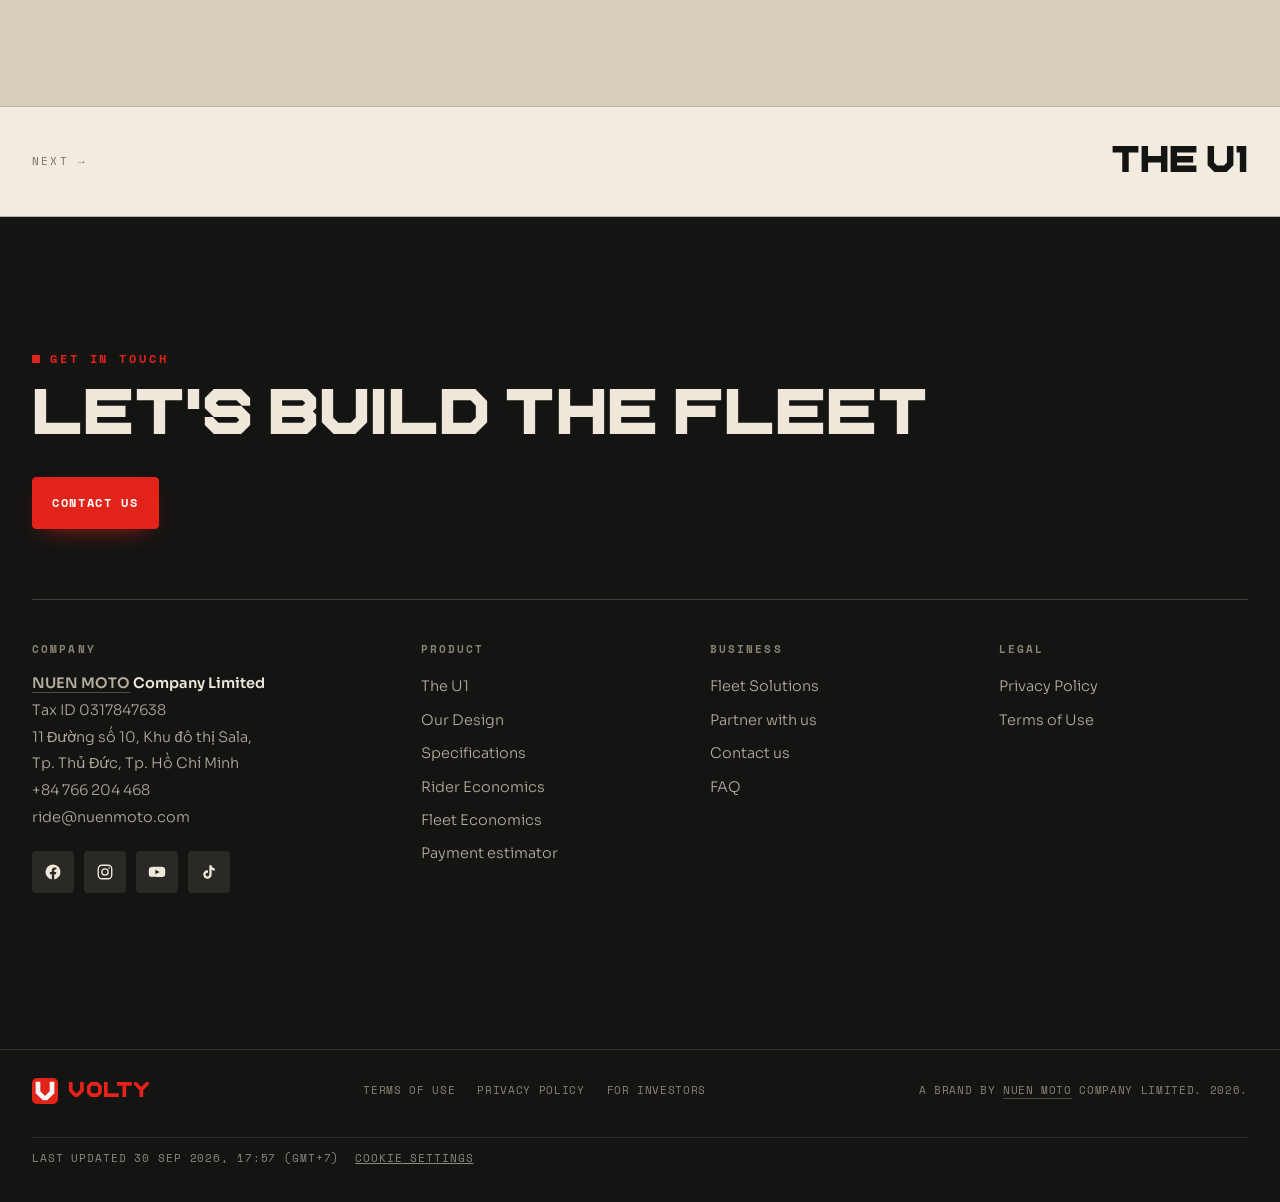
==== commit 3279ca71: "Add files via upload" ====
--- a/index.html
+++ b/index.html
@@ -913,7 +913,7 @@
       <a href="https://volty.info/company-overview" target="_blank" rel="noopener" data-en="For Investors" data-vi="Dành cho nhà đầu tư">For Investors</a>
     </div>
     <div class="fmeta"><span data-en="A brand by" data-vi="Một thương hiệu của Công ty TNHH">A brand by</span> <a class="corp" href="https://www.nuenmoto.com" target="_blank" rel="noopener">NUEN MOTO</a><span data-en=" Company Limited. 2026." data-vi=". 2026."> Company Limited. 2026.</span></div>
-    <div class="fstamp" style="flex:1 0 100%;width:100%;margin-top:14px;padding-top:12px;border-top:1px solid rgba(255,255,255,.1);font-family:var(--mono,monospace);font-size:11px;letter-spacing:.08em;text-transform:uppercase;color:rgba(238,231,218,.55)"><time datetime="2026-09-30T17:42+07:00" data-en="Last updated 30 Sep 2026, 17:42 (GMT+7)" data-vi="Cập nhật lần cuối: 30/09/2026, 17:42 (GMT+7)">Last updated 30 Sep 2026, 17:42 (GMT+7)</time><button type="button" class="ck-open" style="margin-left:16px;padding:0;background:none;border:0;color:inherit;font:inherit;letter-spacing:inherit;text-transform:inherit;text-decoration:underline;cursor:pointer" data-en="Cookie settings" data-vi="Cài đặt cookie">Cookie settings</button></div>
+    <div class="fstamp" style="flex:1 0 100%;width:100%;margin-top:14px;padding-top:12px;border-top:1px solid rgba(255,255,255,.1);font-family:var(--mono,monospace);font-size:11px;letter-spacing:.08em;text-transform:uppercase;color:rgba(238,231,218,.55)"><time datetime="2026-09-30T17:57+07:00" data-en="Last updated 30 Sep 2026, 17:57 (GMT+7)" data-vi="Cập nhật lần cuối: 30/09/2026, 17:57 (GMT+7)">Last updated 30 Sep 2026, 17:57 (GMT+7)</time><button type="button" class="ck-open" style="margin-left:16px;padding:0;background:none;border:0;color:inherit;font:inherit;letter-spacing:inherit;text-transform:inherit;text-decoration:underline;cursor:pointer" data-en="Cookie settings" data-vi="Cài đặt cookie">Cookie settings</button></div>
   </div>
 </footer>
 
@@ -1128,5 +1128,6 @@
 var v=get();if(v==='granted')load();else if(v==='denied')W['ga-disable-'+ID]=true;else show();
 })();</script>
 <!--ck:end-->
+<!--cf:start--><!-- Cloudflare Web Analytics: cookieless, runs for every visitor --><script defer src="https://static.cloudflareinsights.com/beacon.min.js" data-cf-beacon='{"token": "17ffd340074b435ab6420a1d8da127d7"}'></script><!--cf:end-->
 </body>
 </html>
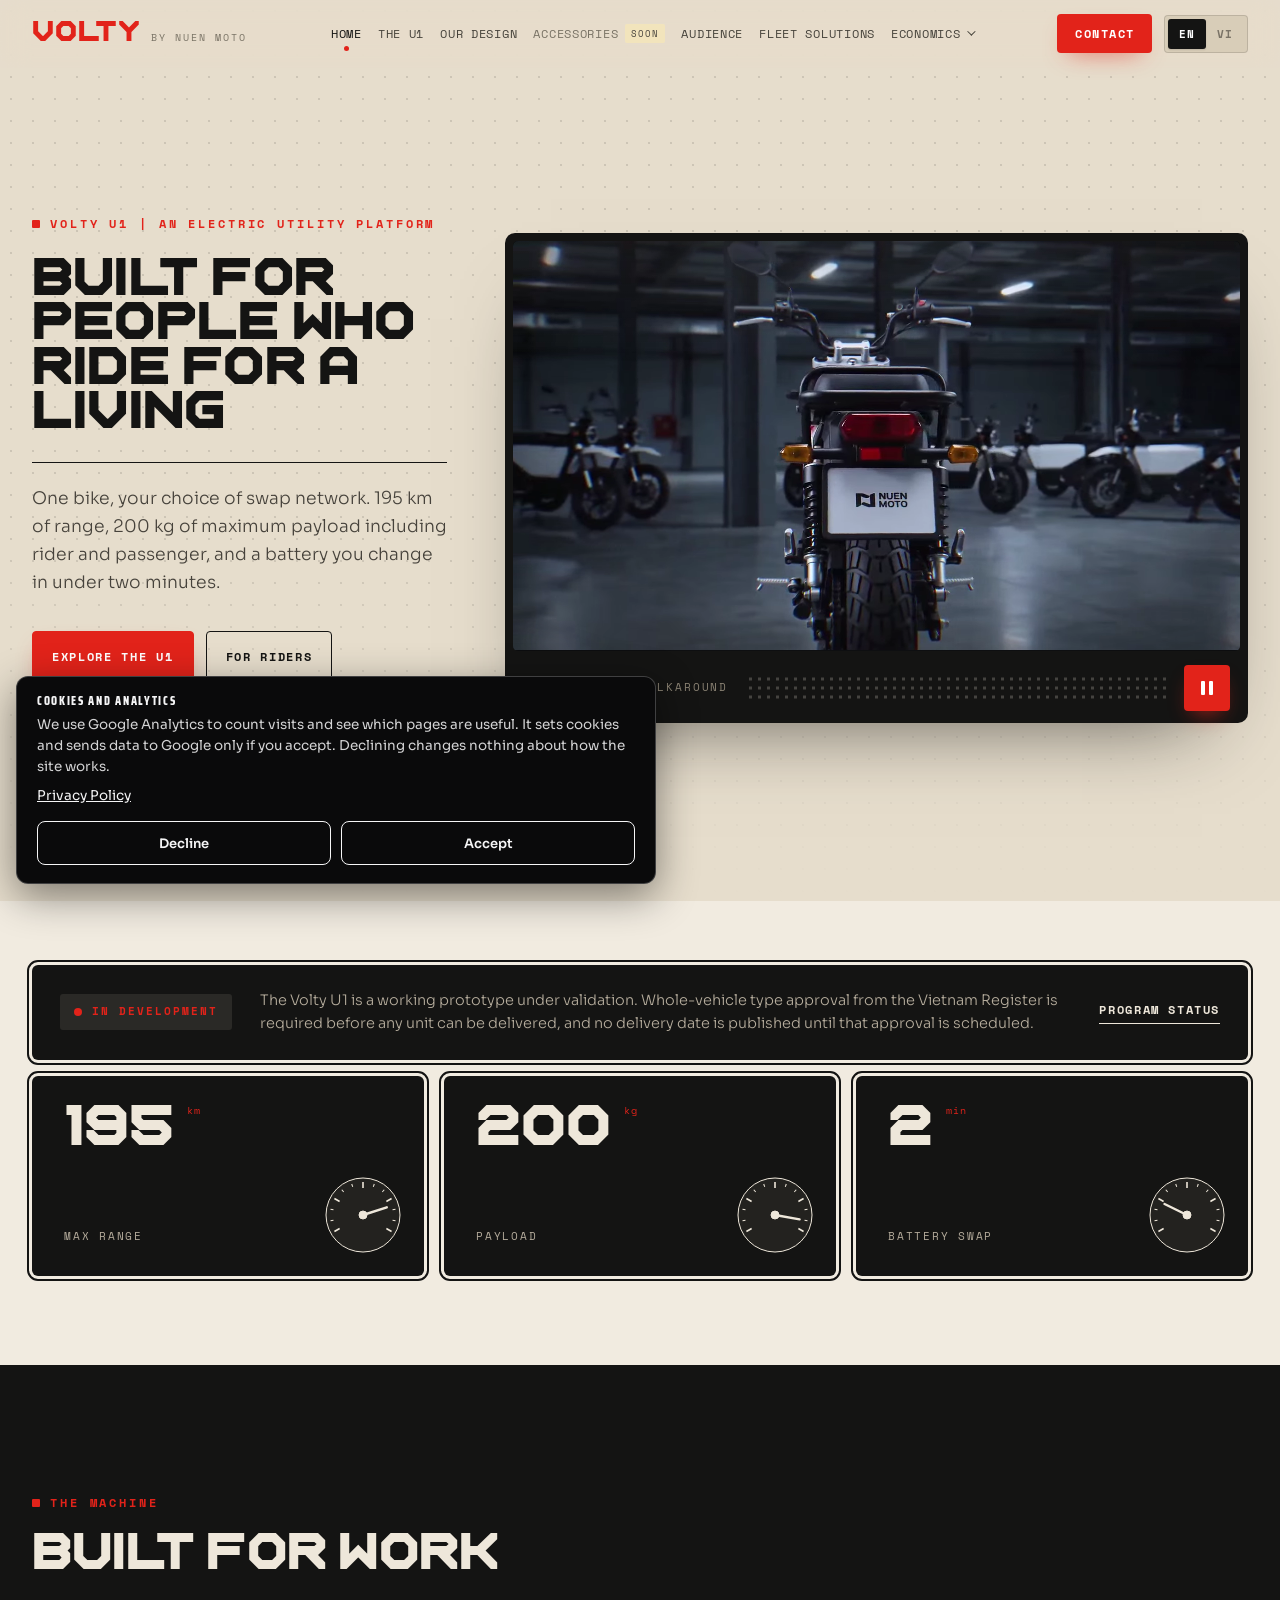
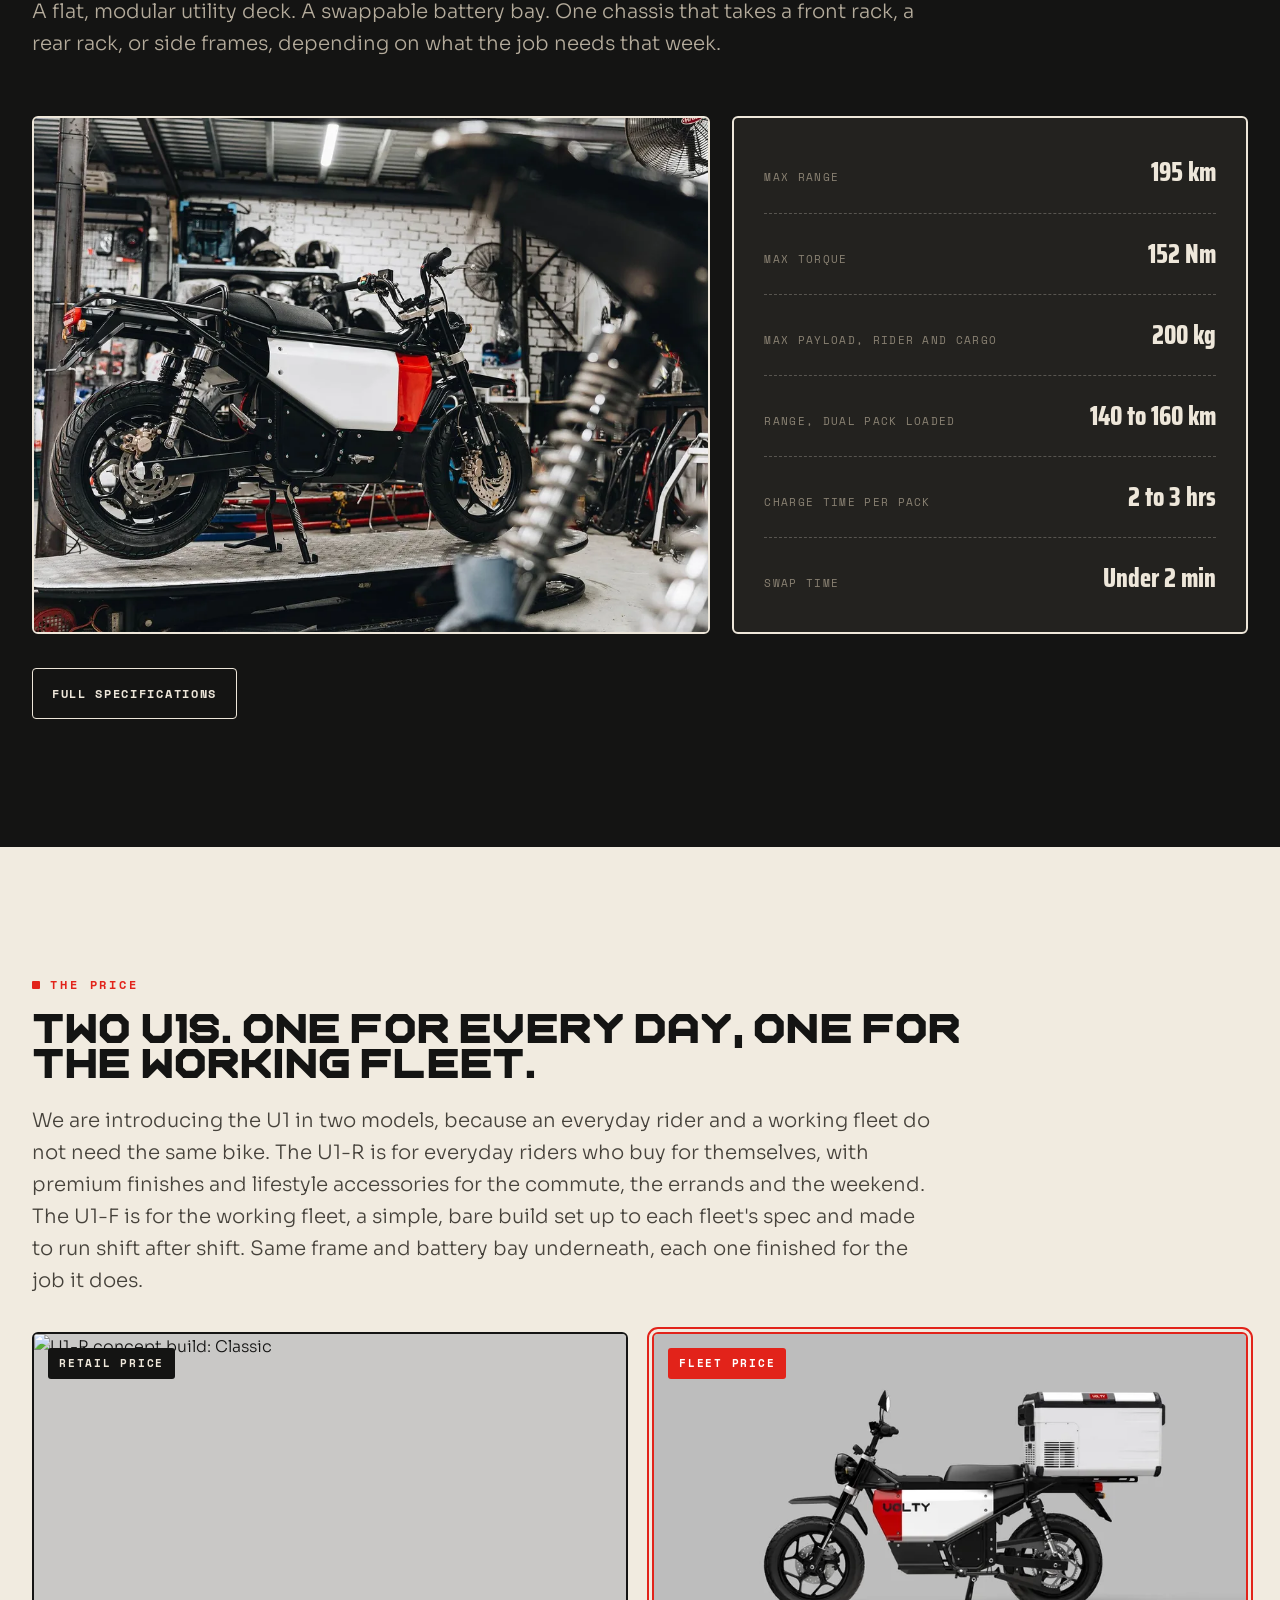
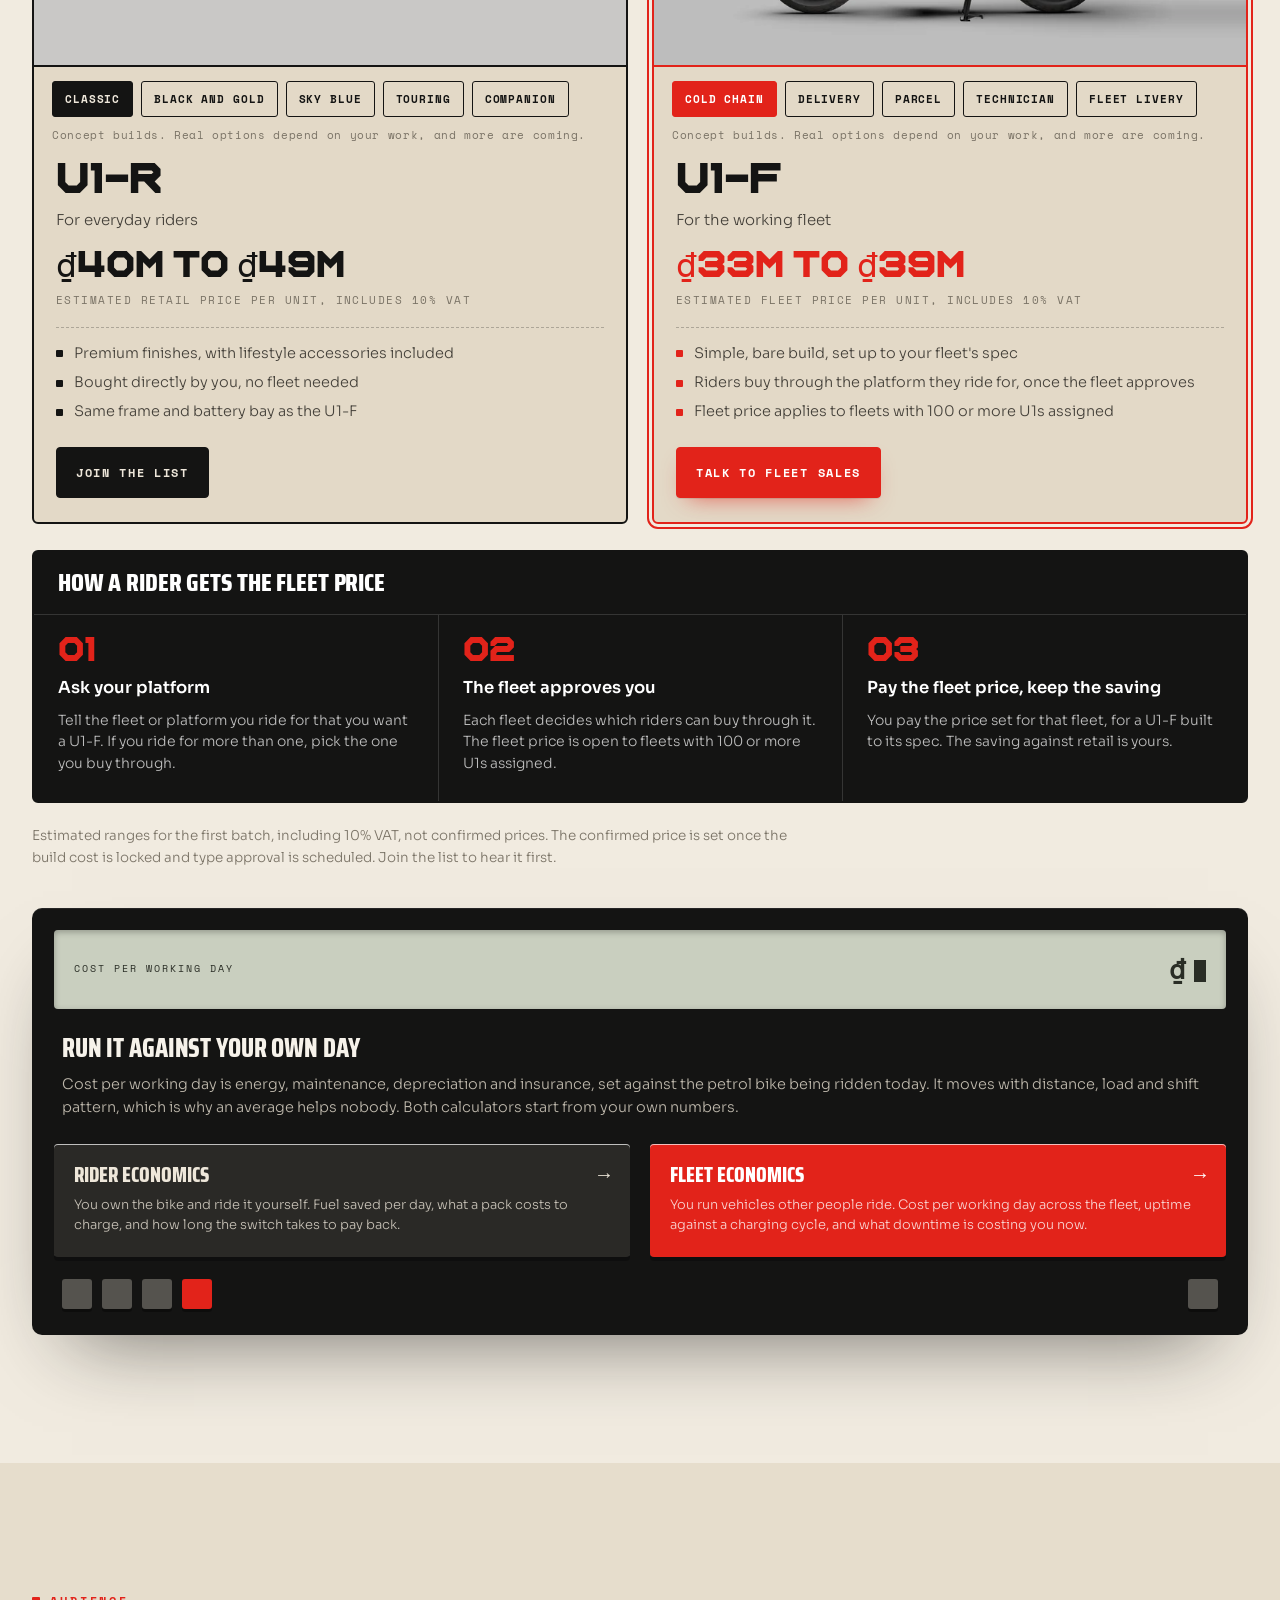
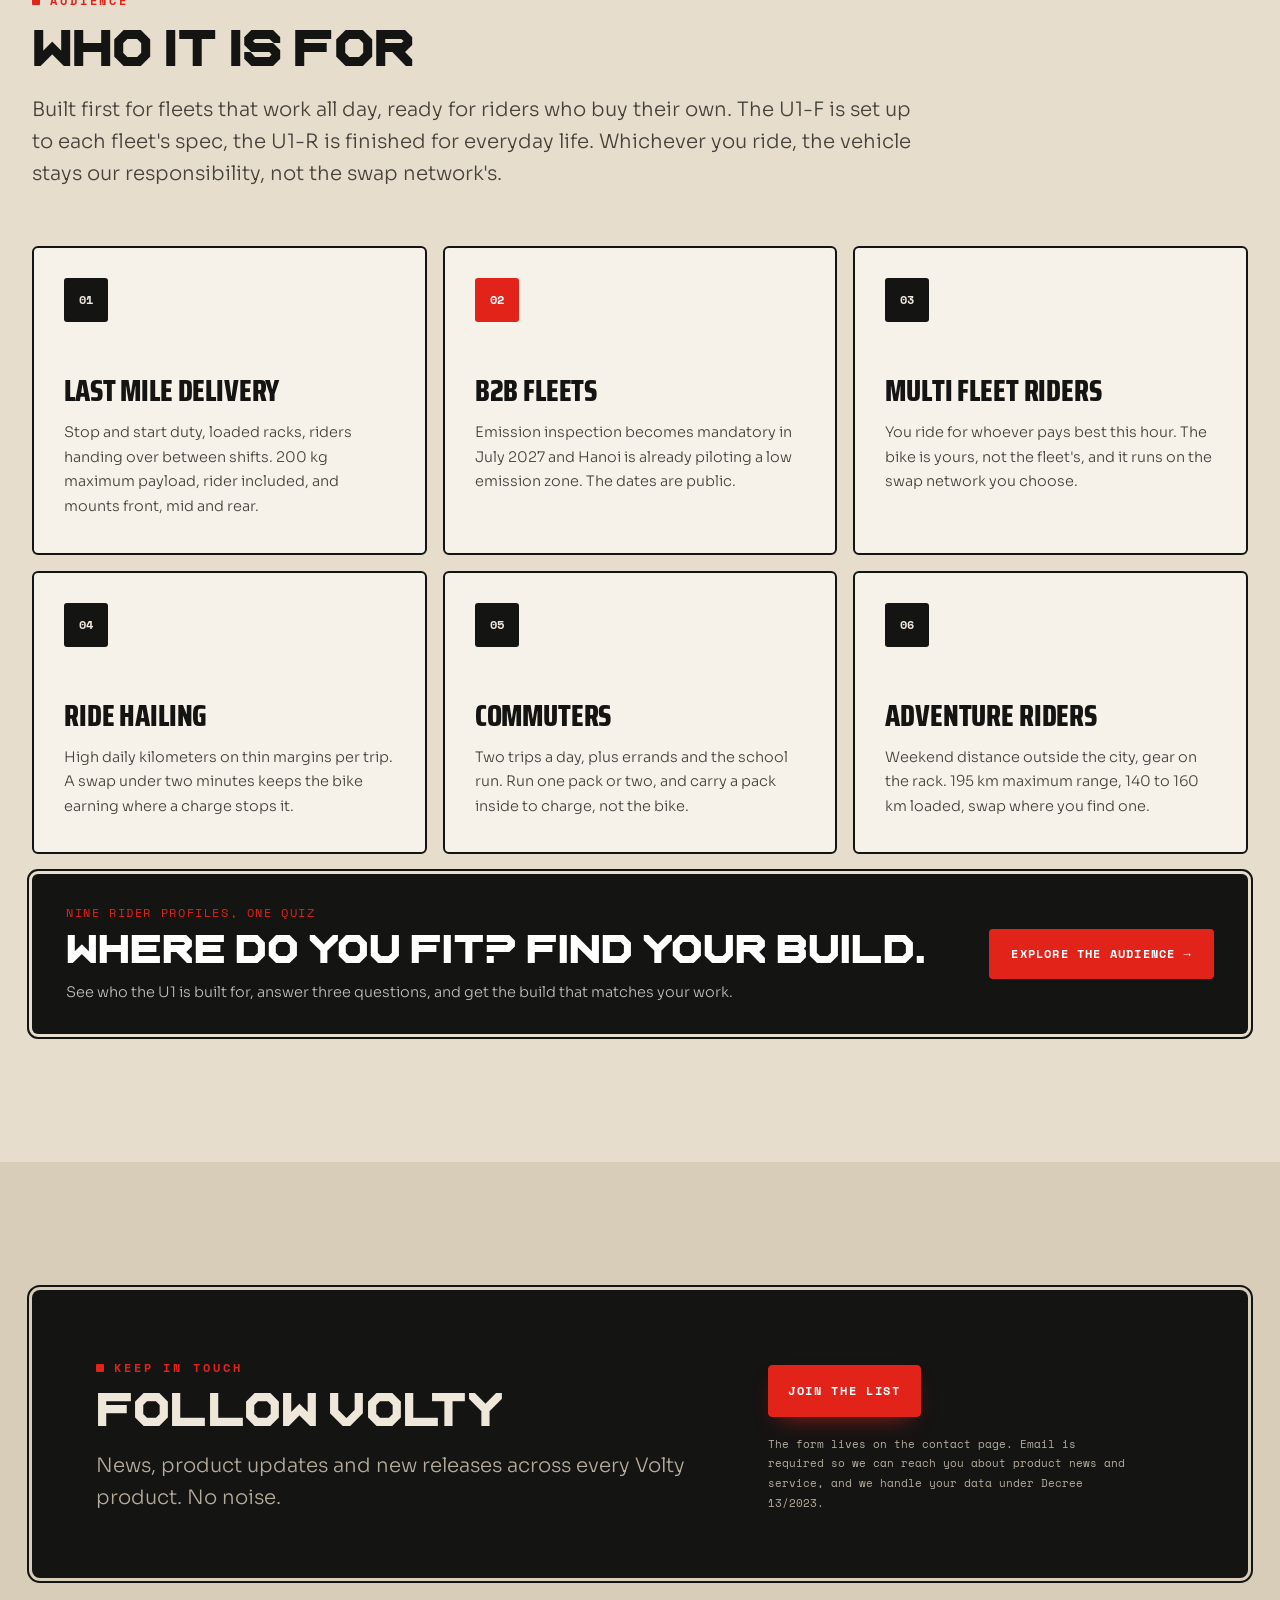
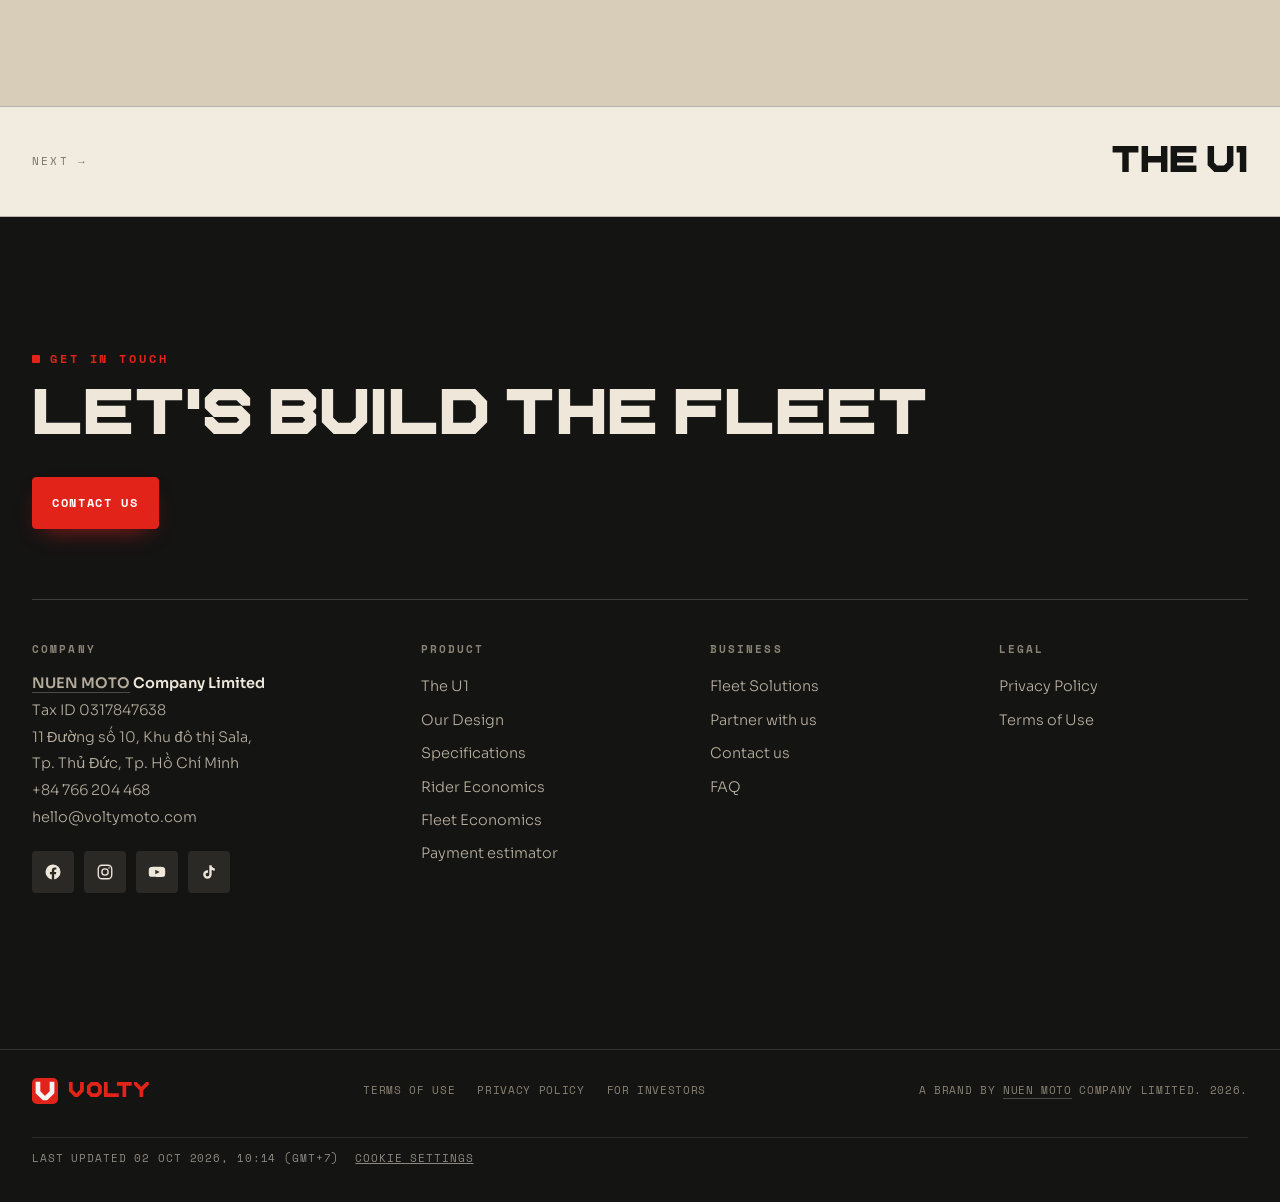
==== commit 51fd37ba: "Add files via upload" ====
--- a/index.html
+++ b/index.html
@@ -867,7 +867,7 @@
           11 Đường số 10, Khu đô thị Sala,<br>
           Tp. Thủ Đức, Tp. Hồ Chí Minh<br>
           <a href="tel:+84766204468" style="display:inline;padding:0">+84 766 204 468</a><br>
-          <a href="mailto:ride@nuenmoto.com" style="display:inline;padding:0">ride@nuenmoto.com</a>
+          <a href="mailto:hello@voltymoto.com" style="display:inline;padding:0">hello@voltymoto.com</a>
         </p>
         <div class="csocials">
           <a href="https://www.facebook.com/nuenmoto" aria-label="Facebook"><svg viewBox="0 0 24 24"><path d="M22 12a10 10 0 1 0-11.56 9.88v-6.99H7.9V12h2.54V9.8c0-2.51 1.49-3.9 3.78-3.9 1.09 0 2.24.2 2.24.2v2.46h-1.26c-1.24 0-1.63.77-1.63 1.56V12h2.78l-.45 2.89h-2.33v6.99A10 10 0 0 0 22 12z"/></svg></a>
@@ -913,7 +913,7 @@
       <a href="https://volty.info/company-overview" target="_blank" rel="noopener" data-en="For Investors" data-vi="Dành cho nhà đầu tư">For Investors</a>
     </div>
     <div class="fmeta"><span data-en="A brand by" data-vi="Một thương hiệu của Công ty TNHH">A brand by</span> <a class="corp" href="https://www.nuenmoto.com" target="_blank" rel="noopener">NUEN MOTO</a><span data-en=" Company Limited. 2026." data-vi=". 2026."> Company Limited. 2026.</span></div>
-    <div class="fstamp" style="flex:1 0 100%;width:100%;margin-top:14px;padding-top:12px;border-top:1px solid rgba(255,255,255,.1);font-family:var(--mono,monospace);font-size:11px;letter-spacing:.08em;text-transform:uppercase;color:rgba(238,231,218,.55)"><time datetime="2026-09-30T17:57+07:00" data-en="Last updated 30 Sep 2026, 17:57 (GMT+7)" data-vi="Cập nhật lần cuối: 30/09/2026, 17:57 (GMT+7)">Last updated 30 Sep 2026, 17:57 (GMT+7)</time><button type="button" class="ck-open" style="margin-left:16px;padding:0;background:none;border:0;color:inherit;font:inherit;letter-spacing:inherit;text-transform:inherit;text-decoration:underline;cursor:pointer" data-en="Cookie settings" data-vi="Cài đặt cookie">Cookie settings</button></div>
+    <div class="fstamp" style="flex:1 0 100%;width:100%;margin-top:14px;padding-top:12px;border-top:1px solid rgba(255,255,255,.1);font-family:var(--mono,monospace);font-size:11px;letter-spacing:.08em;text-transform:uppercase;color:rgba(238,231,218,.55)"><time datetime="2026-10-02T10:14+07:00" data-en="Last updated 02 Oct 2026, 10:14 (GMT+7)" data-vi="Cập nhật lần cuối: 02/10/2026, 10:14 (GMT+7)">Last updated 02 Oct 2026, 10:14 (GMT+7)</time><button type="button" class="ck-open" style="margin-left:16px;padding:0;background:none;border:0;color:inherit;font:inherit;letter-spacing:inherit;text-transform:inherit;text-decoration:underline;cursor:pointer" data-en="Cookie settings" data-vi="Cài đặt cookie">Cookie settings</button></div>
   </div>
 </footer>
 
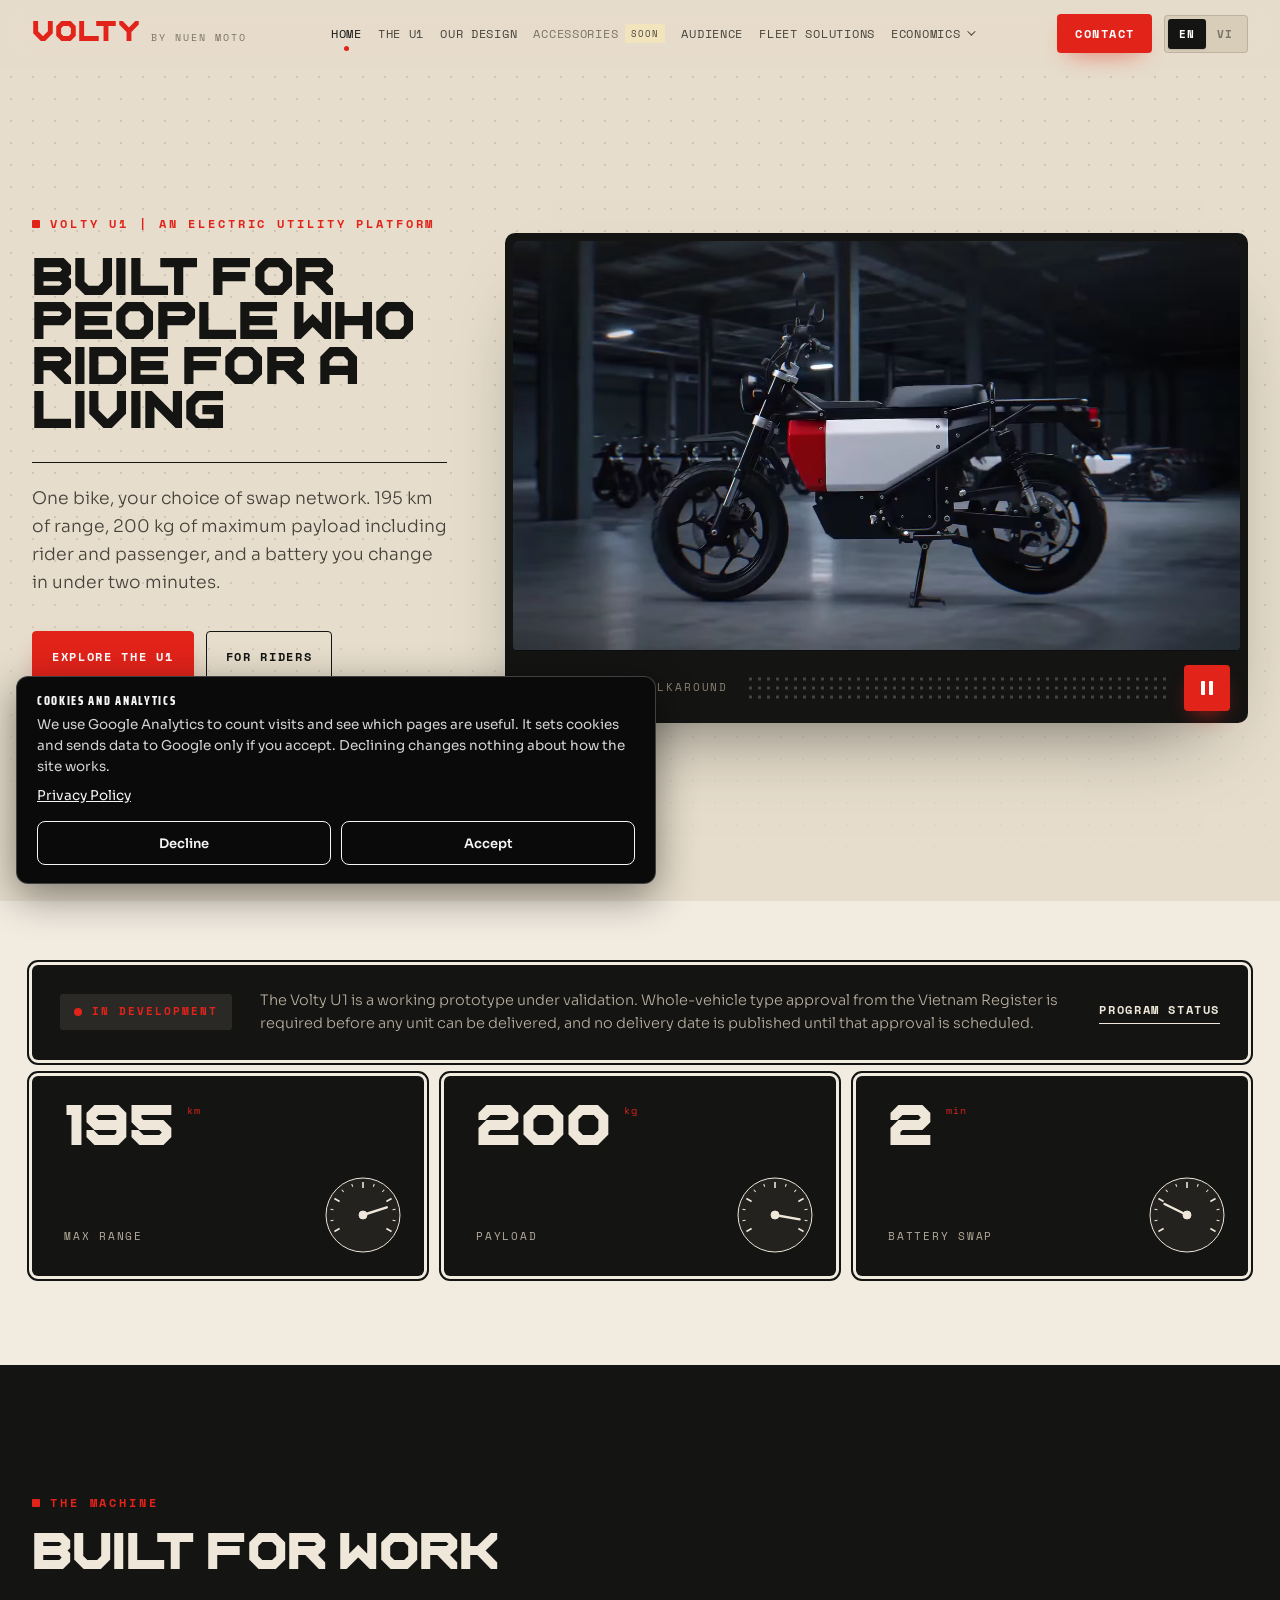
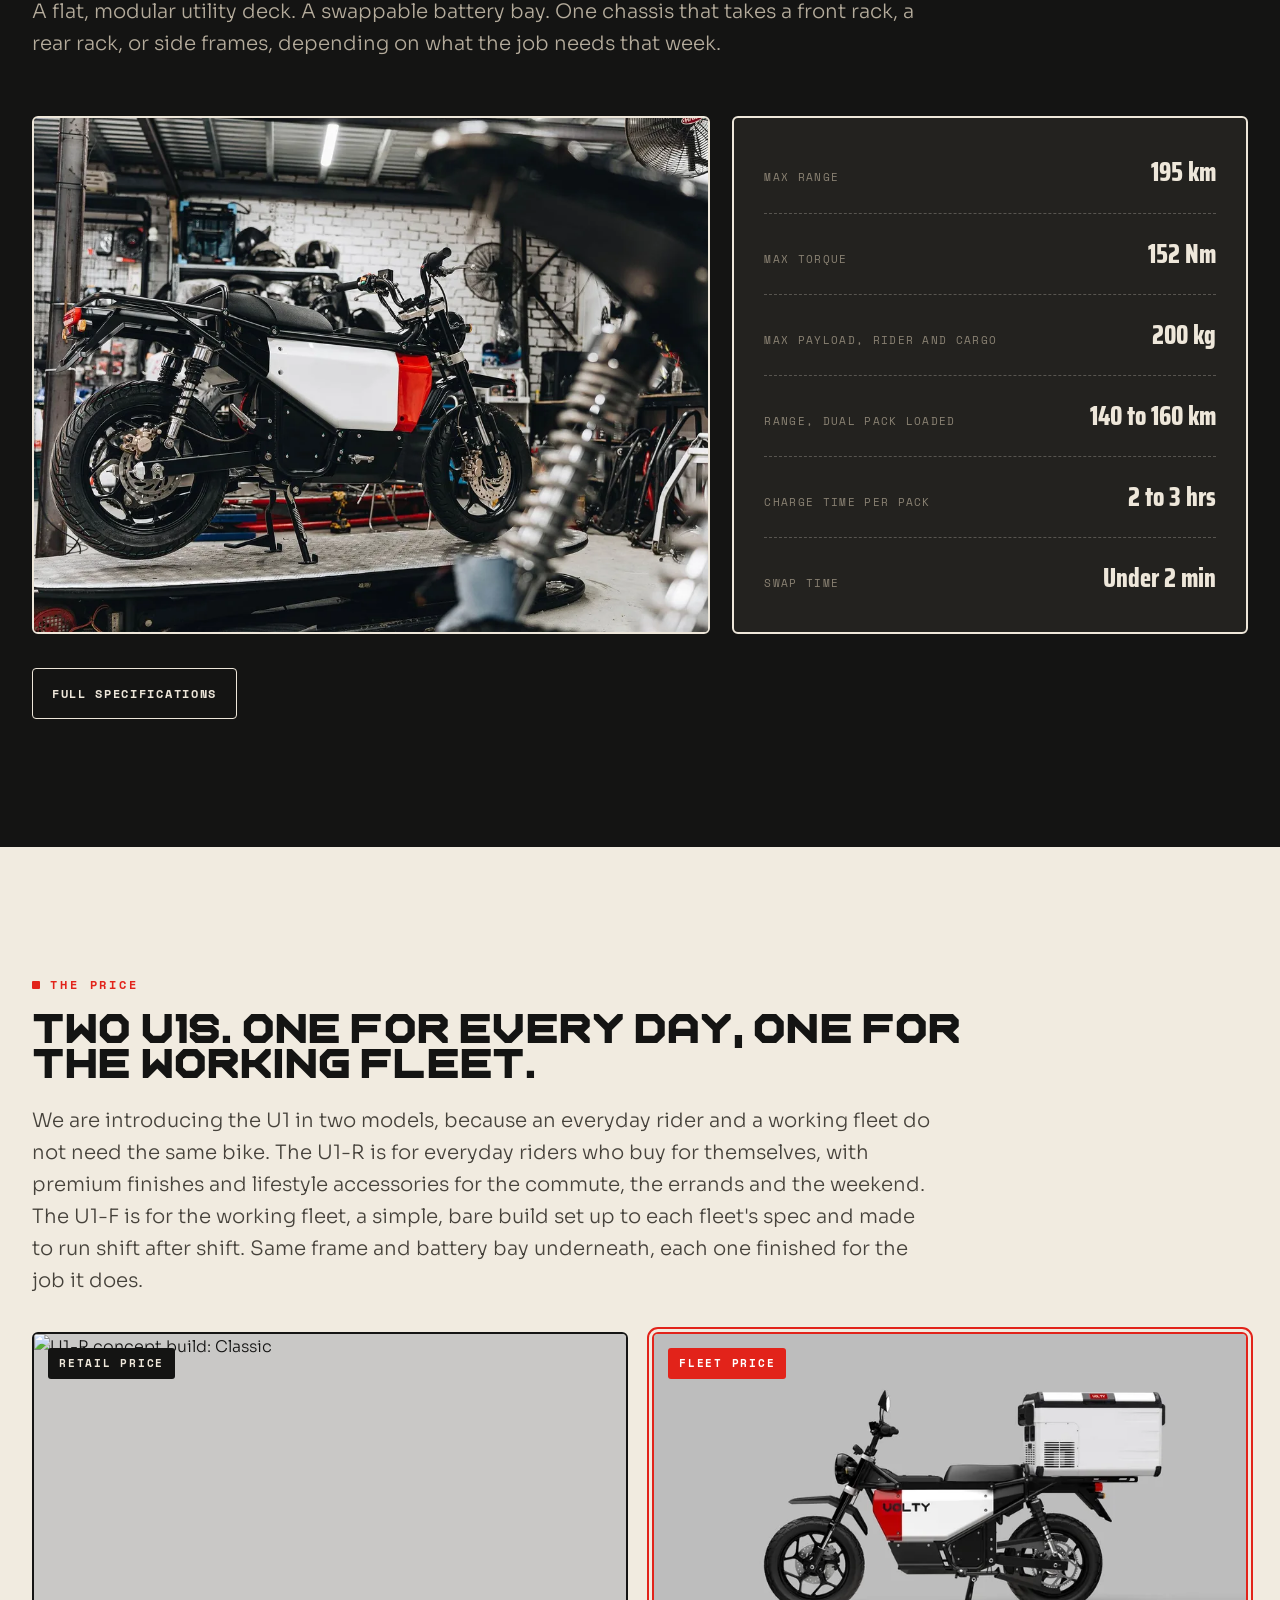
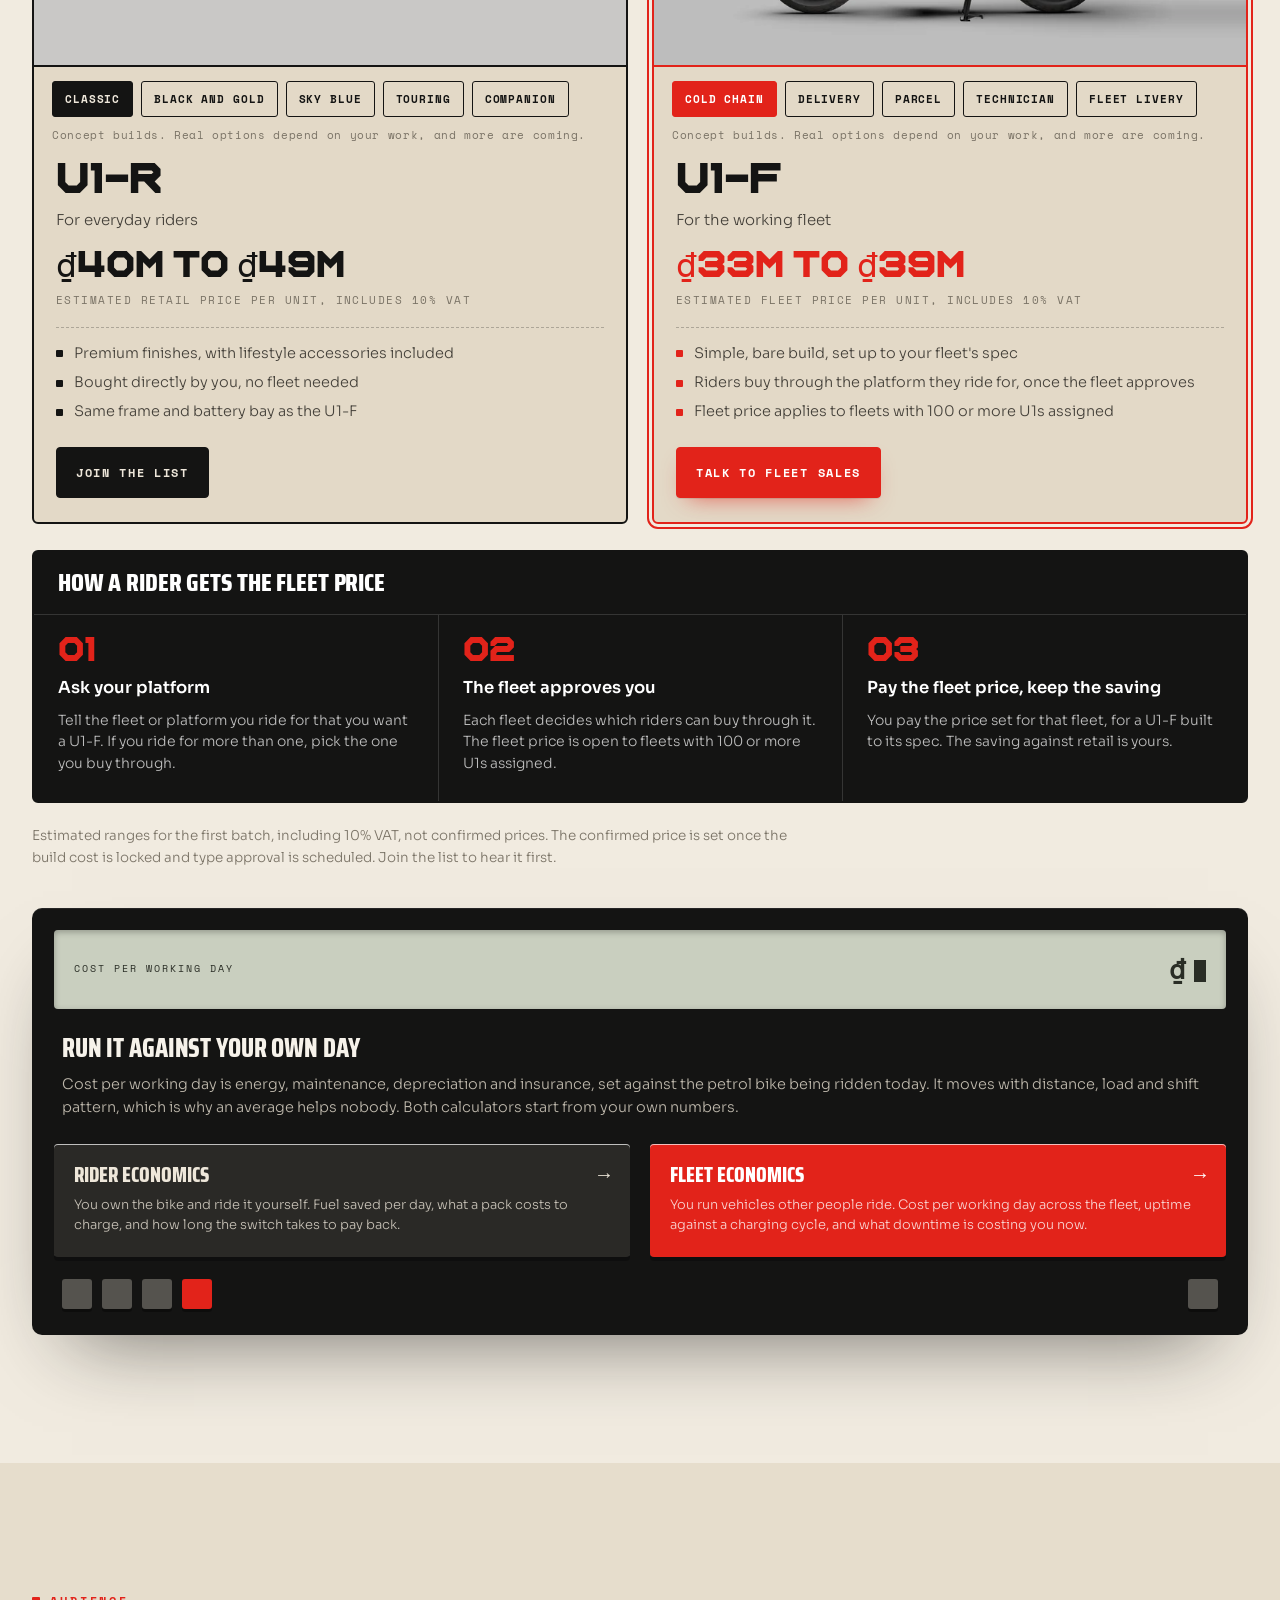
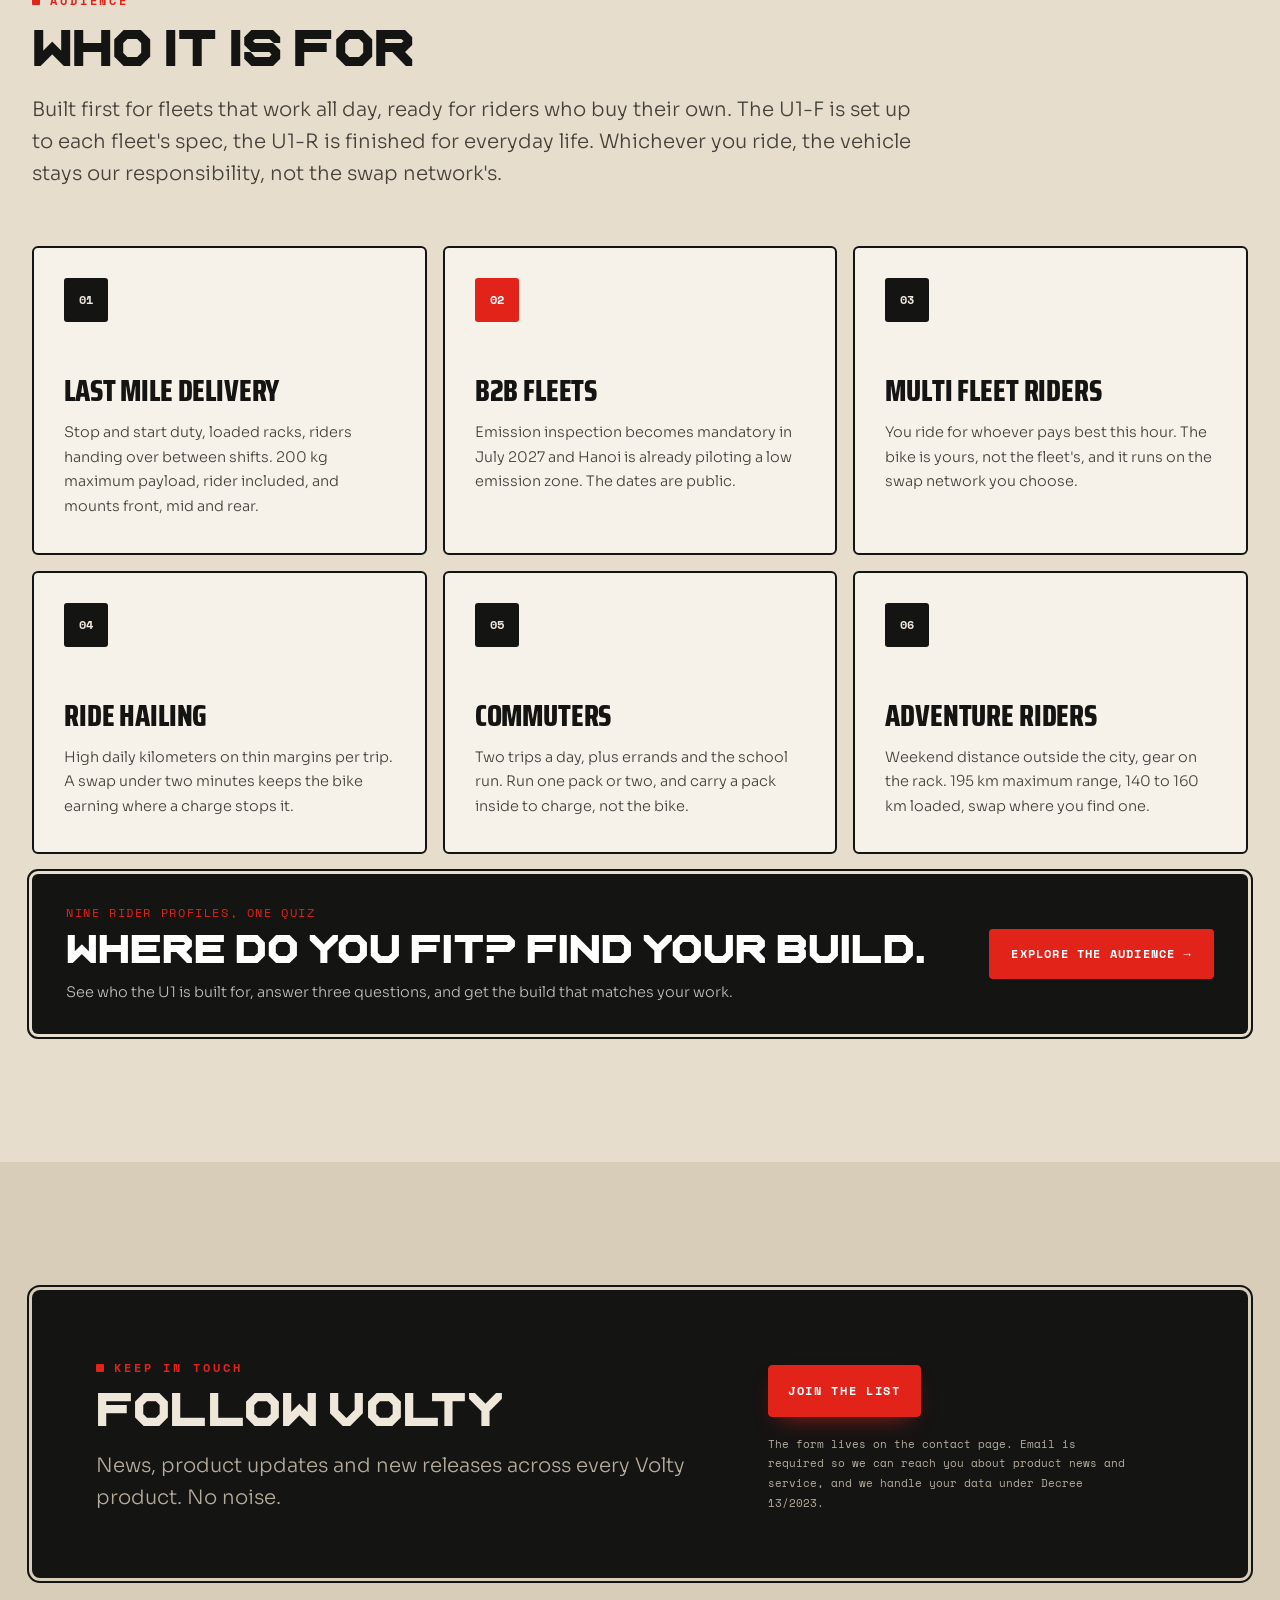
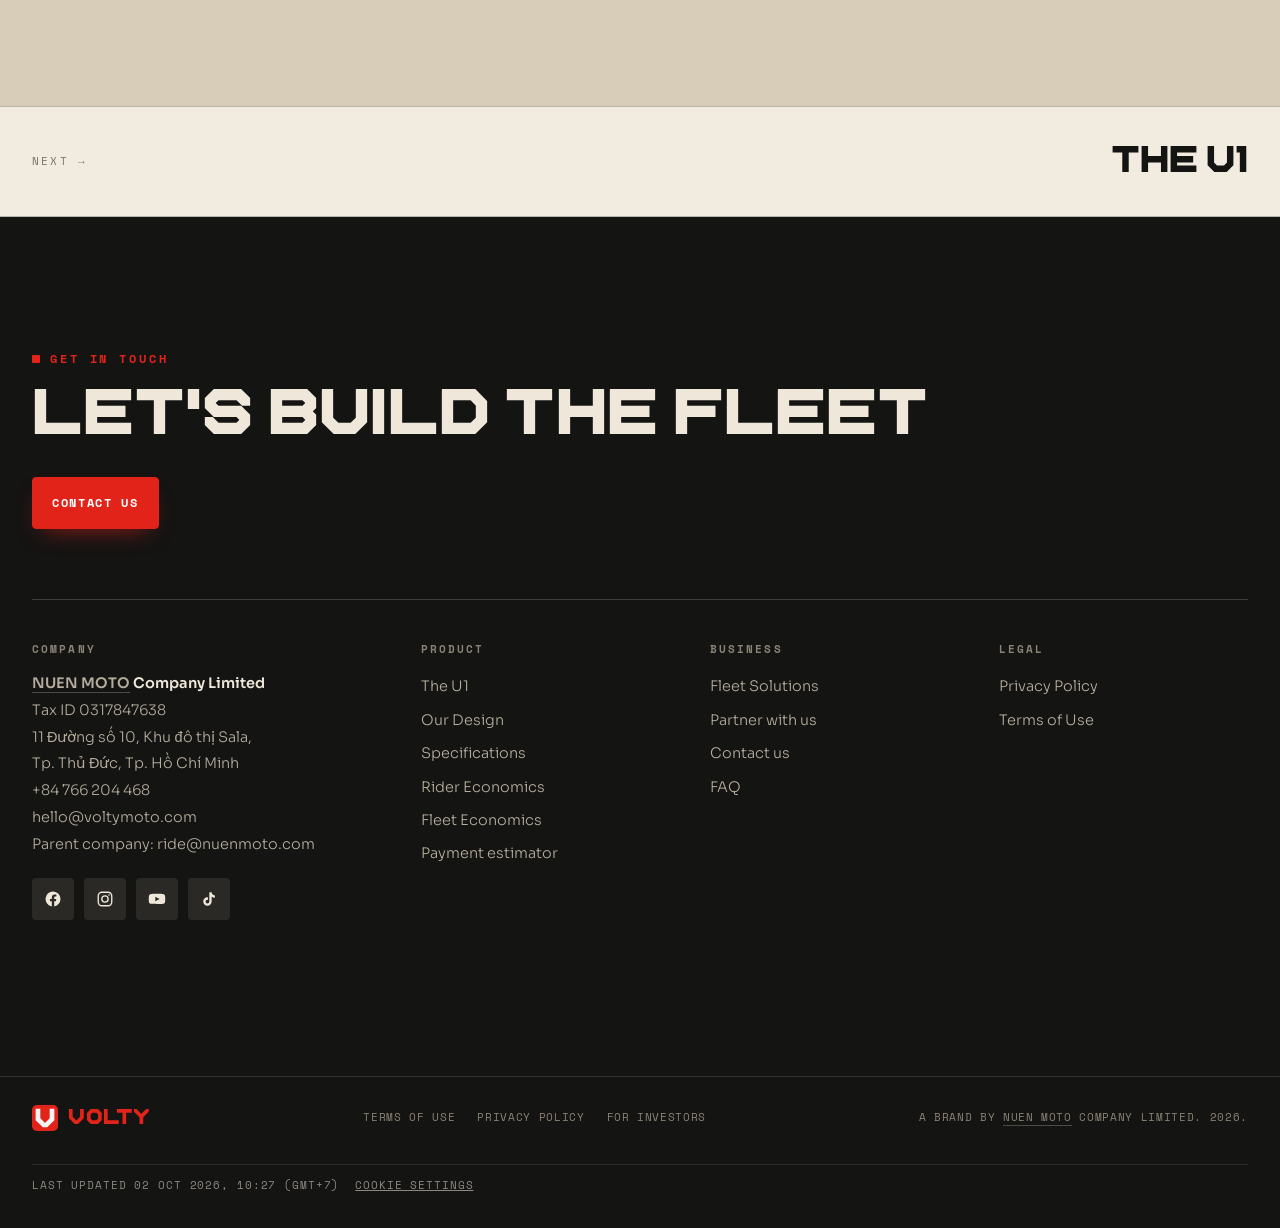
==== commit 3e6bc754: "Add files via upload" ====
--- a/index.html
+++ b/index.html
@@ -867,7 +867,8 @@
           11 Đường số 10, Khu đô thị Sala,<br>
           Tp. Thủ Đức, Tp. Hồ Chí Minh<br>
           <a href="tel:+84766204468" style="display:inline;padding:0">+84 766 204 468</a><br>
-          <a href="mailto:hello@voltymoto.com" style="display:inline;padding:0">hello@voltymoto.com</a>
+          <a href="mailto:hello@voltymoto.com" style="display:inline;padding:0">hello@voltymoto.com</a><br>
+          <span data-en="Parent company:" data-vi="Công ty mẹ:">Parent company:</span> <a href="mailto:ride@nuenmoto.com" style="display:inline;padding:0">ride@nuenmoto.com</a>
         </p>
         <div class="csocials">
           <a href="https://www.facebook.com/nuenmoto" aria-label="Facebook"><svg viewBox="0 0 24 24"><path d="M22 12a10 10 0 1 0-11.56 9.88v-6.99H7.9V12h2.54V9.8c0-2.51 1.49-3.9 3.78-3.9 1.09 0 2.24.2 2.24.2v2.46h-1.26c-1.24 0-1.63.77-1.63 1.56V12h2.78l-.45 2.89h-2.33v6.99A10 10 0 0 0 22 12z"/></svg></a>
@@ -913,7 +914,7 @@
       <a href="https://volty.info/company-overview" target="_blank" rel="noopener" data-en="For Investors" data-vi="Dành cho nhà đầu tư">For Investors</a>
     </div>
     <div class="fmeta"><span data-en="A brand by" data-vi="Một thương hiệu của Công ty TNHH">A brand by</span> <a class="corp" href="https://www.nuenmoto.com" target="_blank" rel="noopener">NUEN MOTO</a><span data-en=" Company Limited. 2026." data-vi=". 2026."> Company Limited. 2026.</span></div>
-    <div class="fstamp" style="flex:1 0 100%;width:100%;margin-top:14px;padding-top:12px;border-top:1px solid rgba(255,255,255,.1);font-family:var(--mono,monospace);font-size:11px;letter-spacing:.08em;text-transform:uppercase;color:rgba(238,231,218,.55)"><time datetime="2026-10-02T10:14+07:00" data-en="Last updated 02 Oct 2026, 10:14 (GMT+7)" data-vi="Cập nhật lần cuối: 02/10/2026, 10:14 (GMT+7)">Last updated 02 Oct 2026, 10:14 (GMT+7)</time><button type="button" class="ck-open" style="margin-left:16px;padding:0;background:none;border:0;color:inherit;font:inherit;letter-spacing:inherit;text-transform:inherit;text-decoration:underline;cursor:pointer" data-en="Cookie settings" data-vi="Cài đặt cookie">Cookie settings</button></div>
+    <div class="fstamp" style="flex:1 0 100%;width:100%;margin-top:14px;padding-top:12px;border-top:1px solid rgba(255,255,255,.1);font-family:var(--mono,monospace);font-size:11px;letter-spacing:.08em;text-transform:uppercase;color:rgba(238,231,218,.55)"><time datetime="2026-10-02T10:27+07:00" data-en="Last updated 02 Oct 2026, 10:27 (GMT+7)" data-vi="Cập nhật lần cuối: 02/10/2026, 10:27 (GMT+7)">Last updated 02 Oct 2026, 10:27 (GMT+7)</time><button type="button" class="ck-open" style="margin-left:16px;padding:0;background:none;border:0;color:inherit;font:inherit;letter-spacing:inherit;text-transform:inherit;text-decoration:underline;cursor:pointer" data-en="Cookie settings" data-vi="Cài đặt cookie">Cookie settings</button></div>
   </div>
 </footer>
 
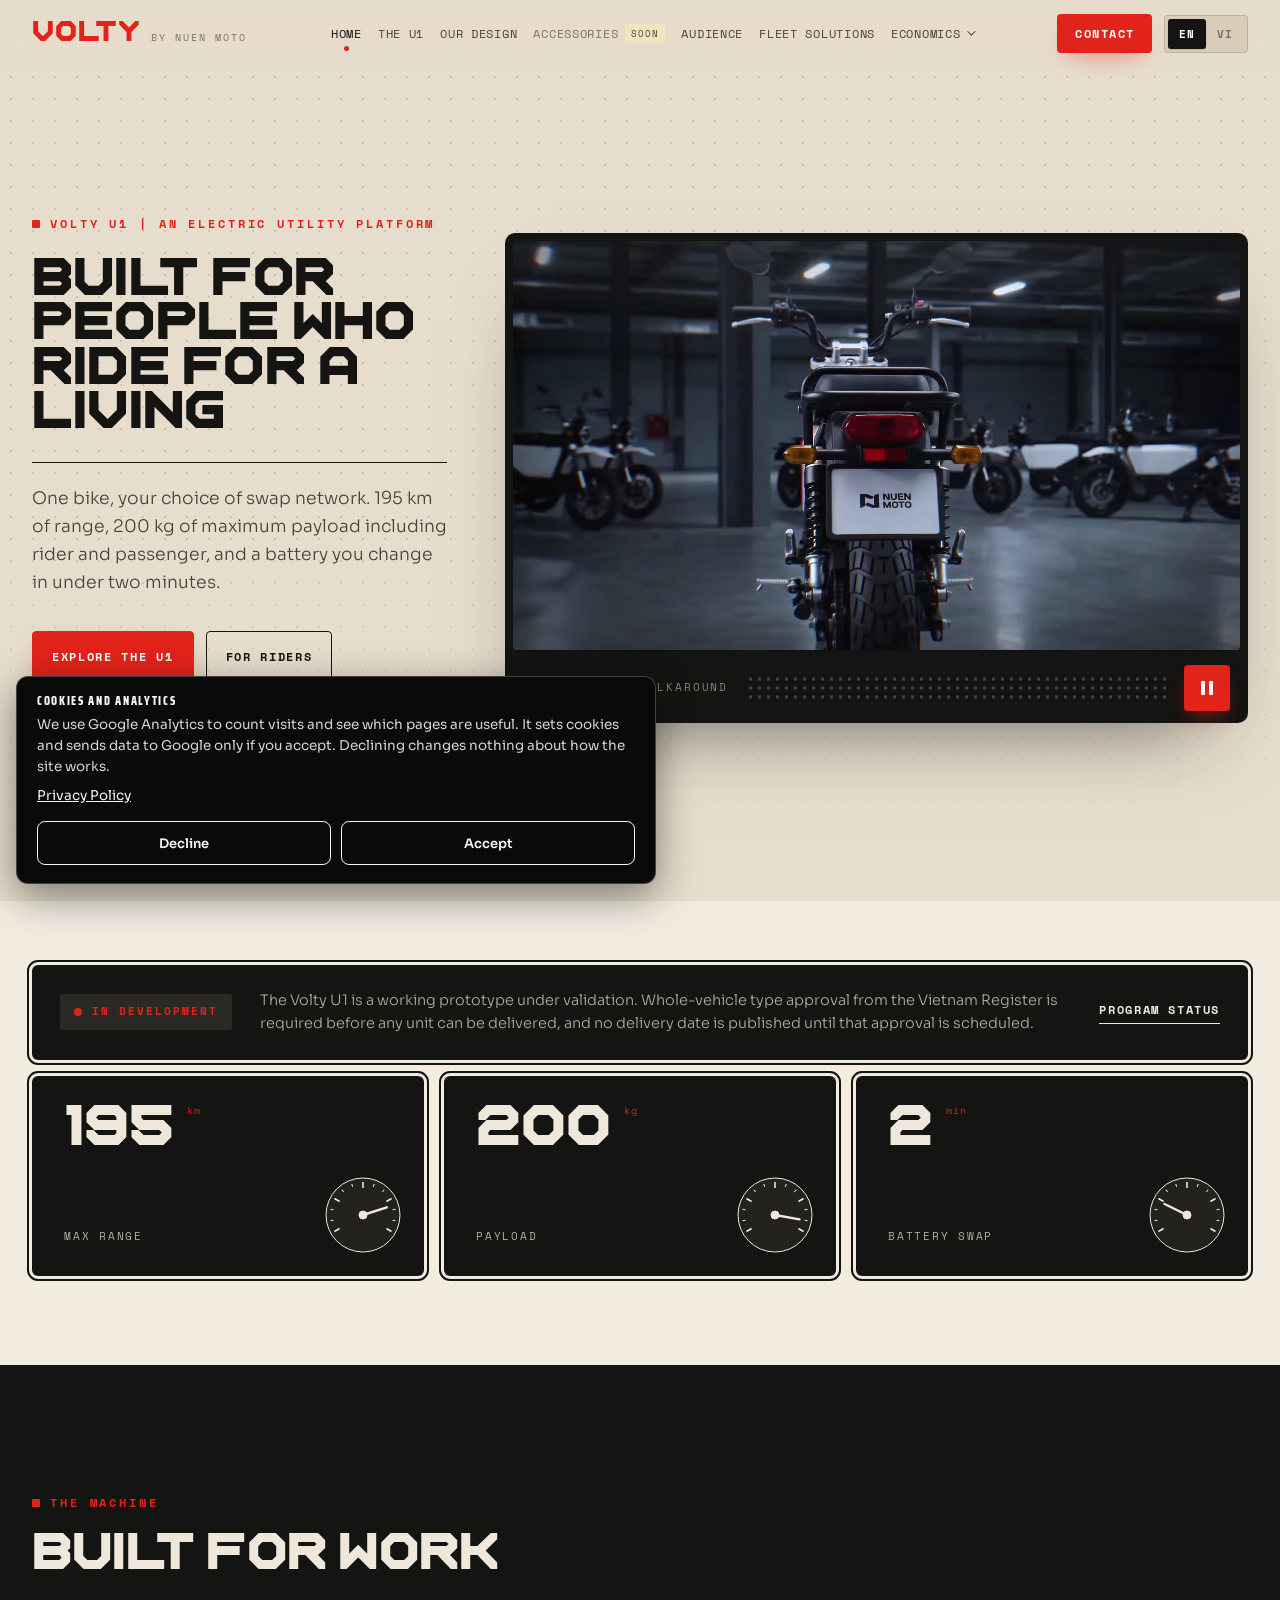
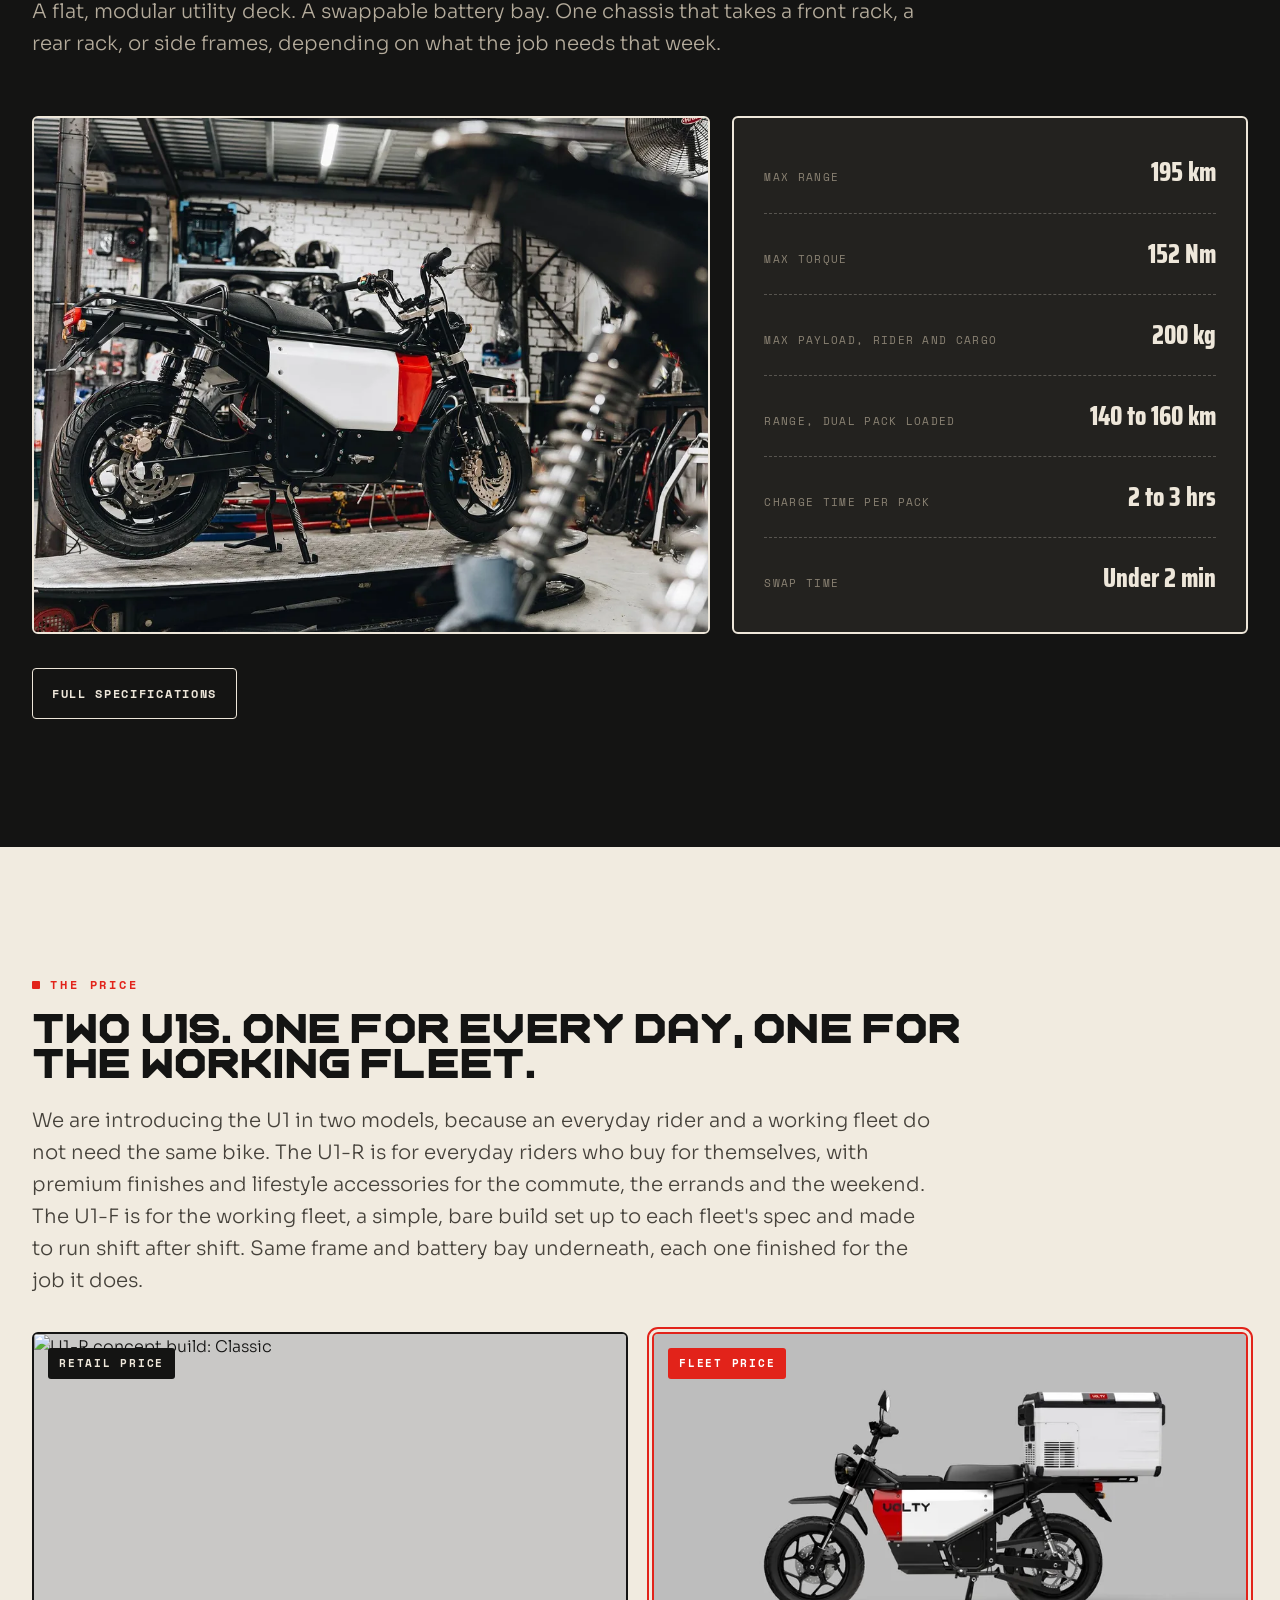
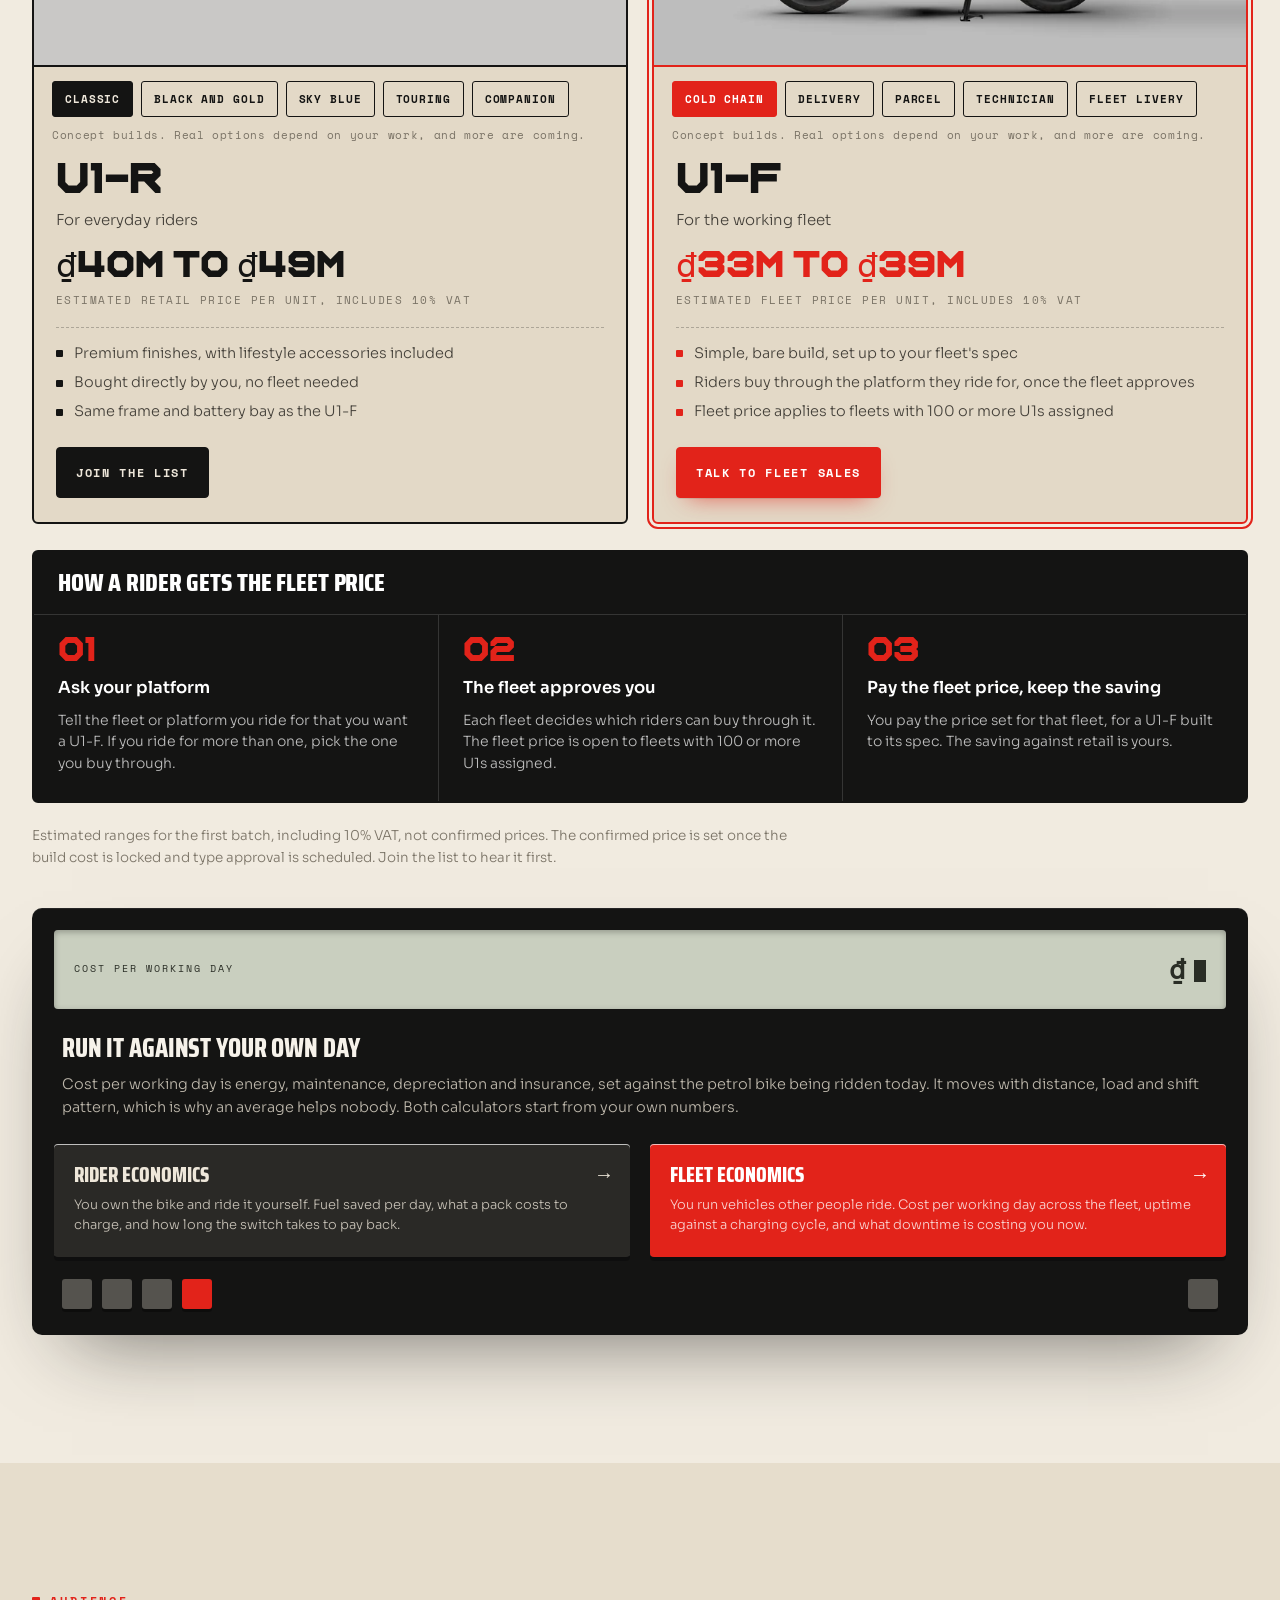
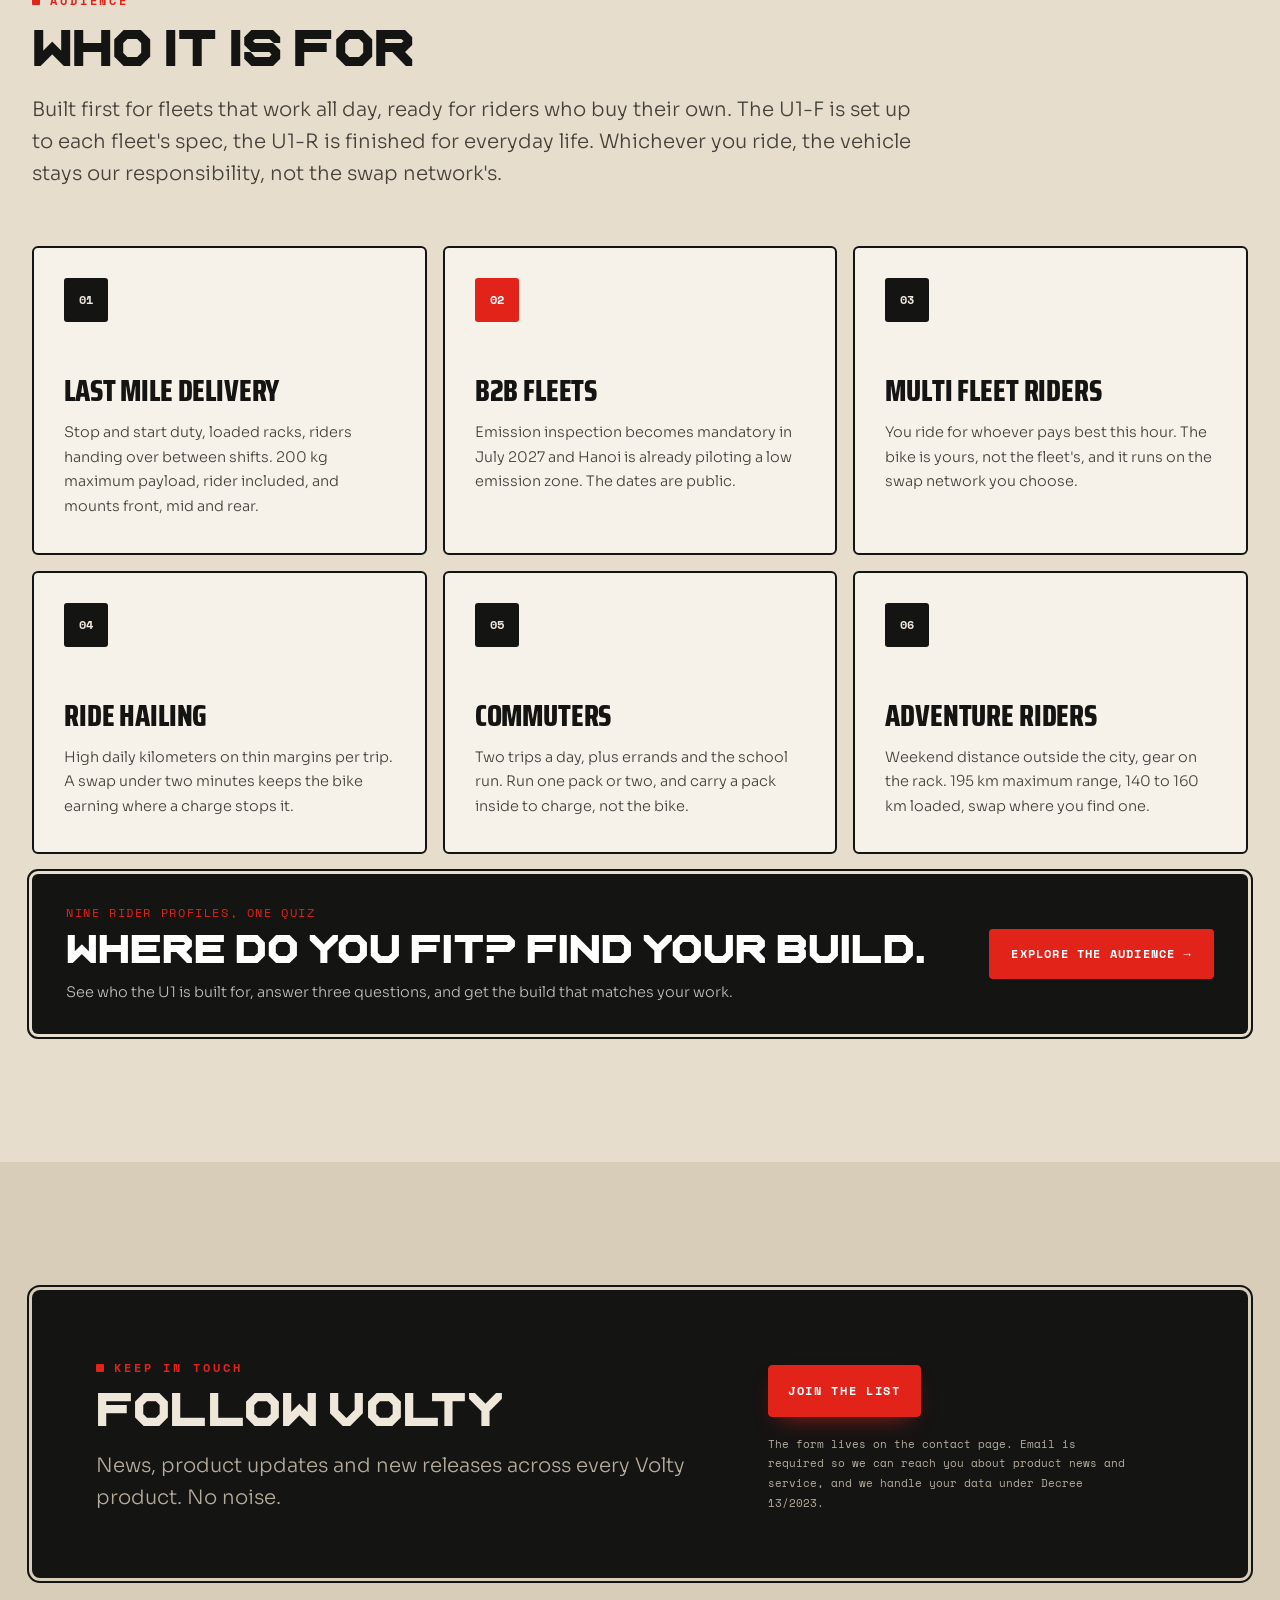
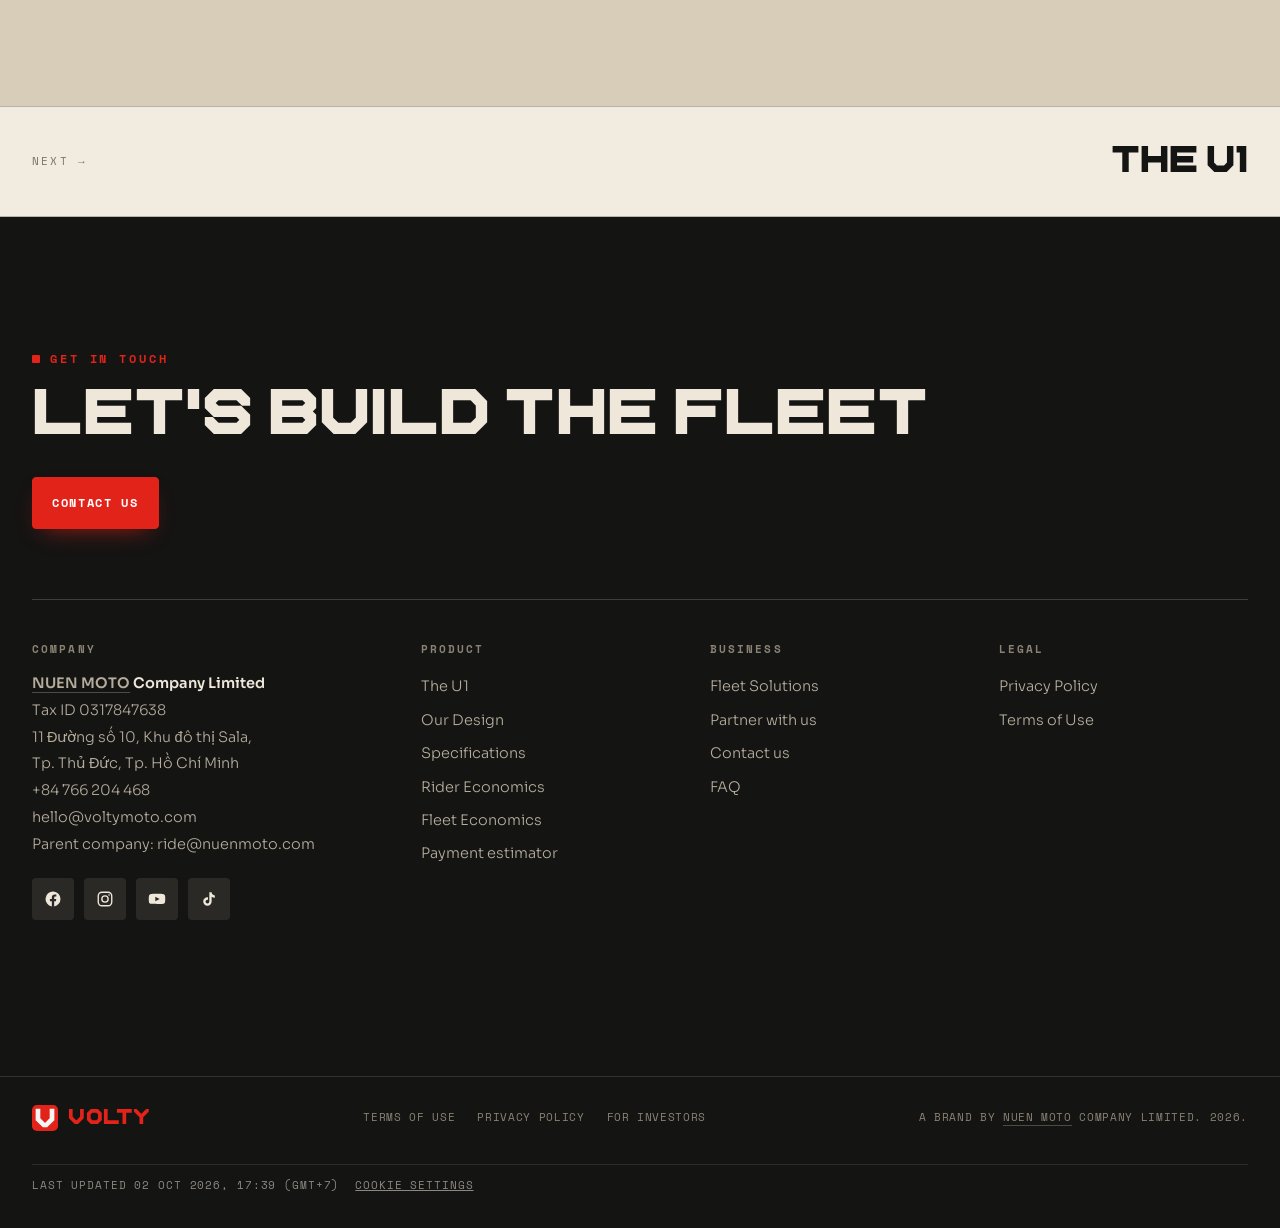
==== commit 28db5f55: "Add files via upload" ====
--- a/index.html
+++ b/index.html
@@ -620,7 +620,9 @@
 /* ---------- nav fit: labels never wrap; compact 1220 to 1379; burger below 1220 ---------- */
 body .navlinks a,body .navlinks .soon,body .navlinks .drop>button,body .navcta{white-space:nowrap}
 @media(max-width:1379px){body .navlinks{gap:2px}body .navlinks a,body .navlinks .soon,body .navlinks .drop>button{padding-left:7px!important;padding-right:7px!important;letter-spacing:.06em!important}}
-@media(max-width:1219px){body .navlinks,body .navcta{display:none!important}body .burger{display:flex!important}}
+@media(max-width:1219px){body #nav .navlinks,body #nav .navcta{display:none!important}body #nav .burger{display:flex!important}}
+/* page buttons that reuse .navcta must stay visible on phones and tablets; only the nav bar's Contact button collapses */
+@media(max-width:1219px){body section .navcta{display:block!important}}
 </style>
 </head>
 <body>
@@ -914,7 +916,7 @@
       <a href="https://volty.info/company-overview" target="_blank" rel="noopener" data-en="For Investors" data-vi="Dành cho nhà đầu tư">For Investors</a>
     </div>
     <div class="fmeta"><span data-en="A brand by" data-vi="Một thương hiệu của Công ty TNHH">A brand by</span> <a class="corp" href="https://www.nuenmoto.com" target="_blank" rel="noopener">NUEN MOTO</a><span data-en=" Company Limited. 2026." data-vi=". 2026."> Company Limited. 2026.</span></div>
-    <div class="fstamp" style="flex:1 0 100%;width:100%;margin-top:14px;padding-top:12px;border-top:1px solid rgba(255,255,255,.1);font-family:var(--mono,monospace);font-size:11px;letter-spacing:.08em;text-transform:uppercase;color:rgba(238,231,218,.55)"><time datetime="2026-10-02T10:27+07:00" data-en="Last updated 02 Oct 2026, 10:27 (GMT+7)" data-vi="Cập nhật lần cuối: 02/10/2026, 10:27 (GMT+7)">Last updated 02 Oct 2026, 10:27 (GMT+7)</time><button type="button" class="ck-open" style="margin-left:16px;padding:0;background:none;border:0;color:inherit;font:inherit;letter-spacing:inherit;text-transform:inherit;text-decoration:underline;cursor:pointer" data-en="Cookie settings" data-vi="Cài đặt cookie">Cookie settings</button></div>
+    <div class="fstamp" style="flex:1 0 100%;width:100%;margin-top:14px;padding-top:12px;border-top:1px solid rgba(255,255,255,.1);font-family:var(--mono,monospace);font-size:11px;letter-spacing:.08em;text-transform:uppercase;color:rgba(238,231,218,.55)"><time datetime="2026-10-02T17:39+07:00" data-en="Last updated 02 Oct 2026, 17:39 (GMT+7)" data-vi="Cập nhật lần cuối: 02/10/2026, 17:39 (GMT+7)">Last updated 02 Oct 2026, 17:39 (GMT+7)</time><button type="button" class="ck-open" style="margin-left:16px;padding:0;background:none;border:0;color:inherit;font:inherit;letter-spacing:inherit;text-transform:inherit;text-decoration:underline;cursor:pointer" data-en="Cookie settings" data-vi="Cài đặt cookie">Cookie settings</button></div>
   </div>
 </footer>
 
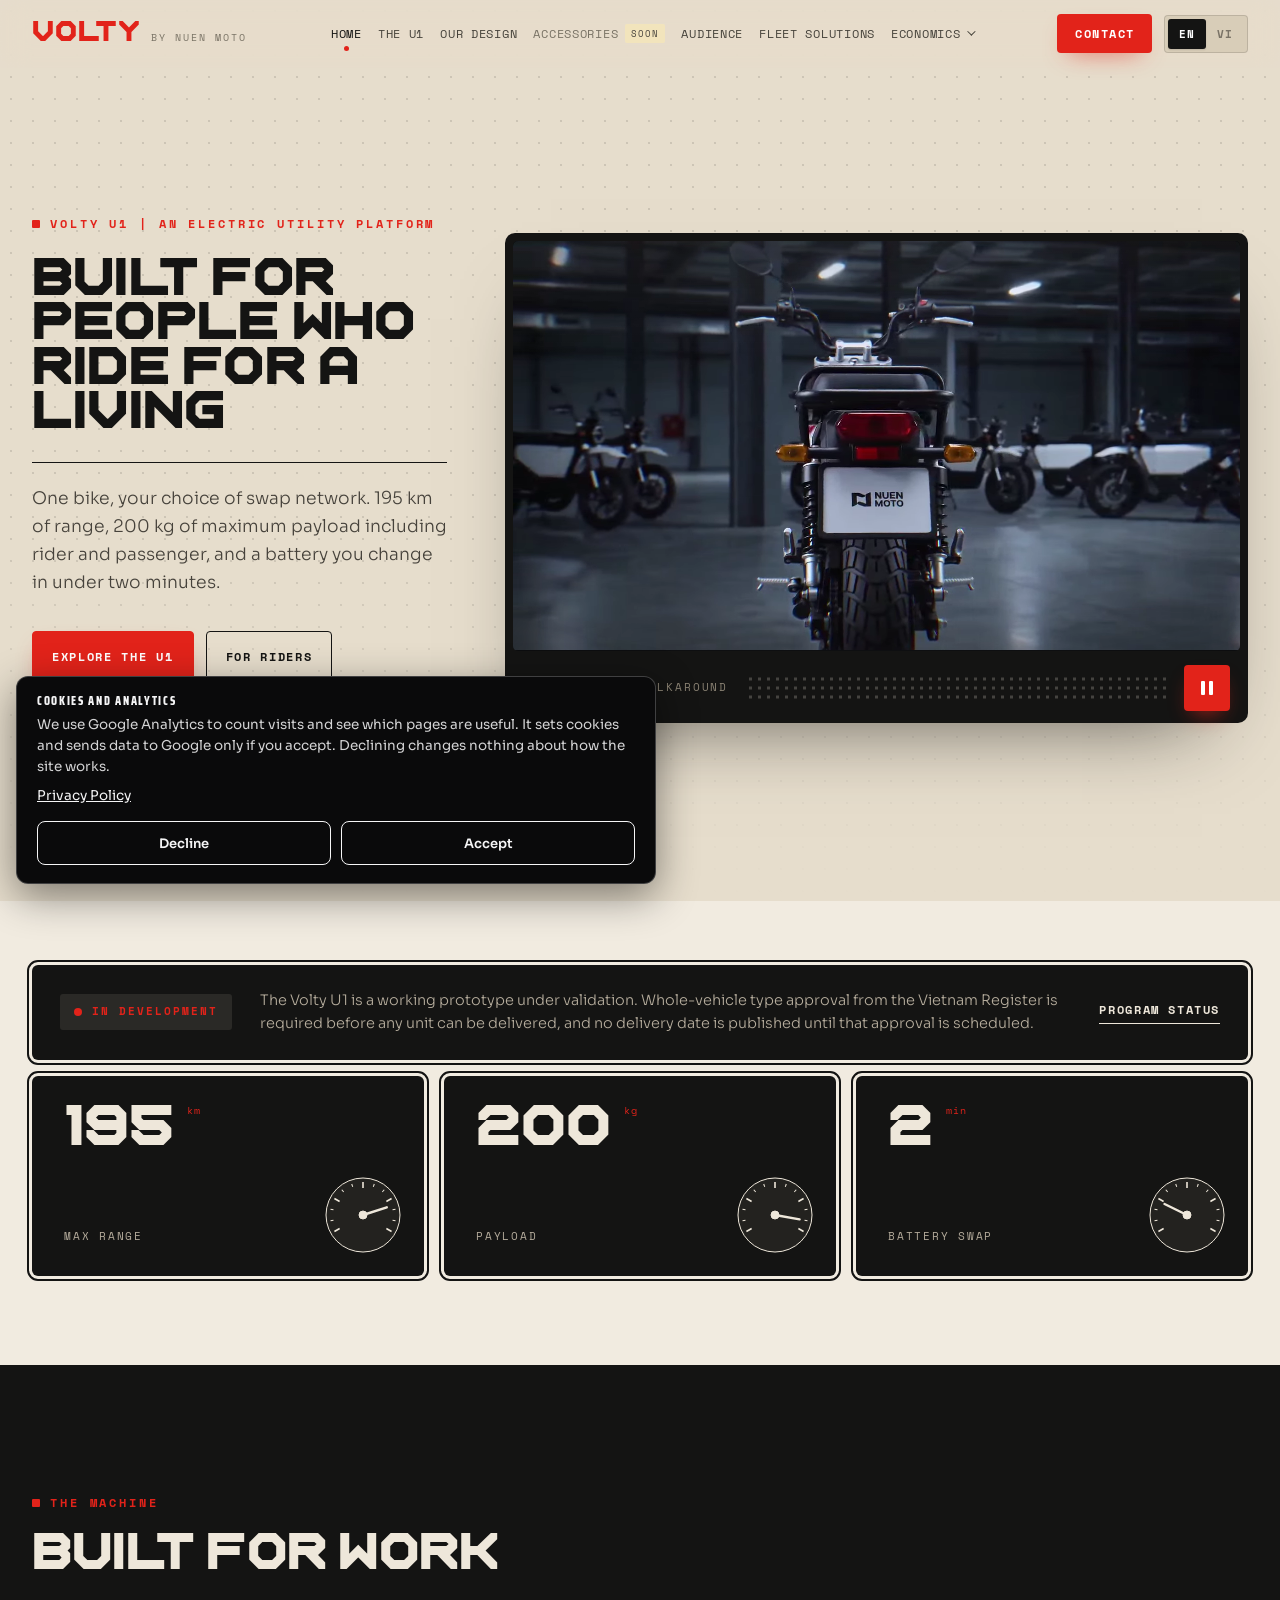
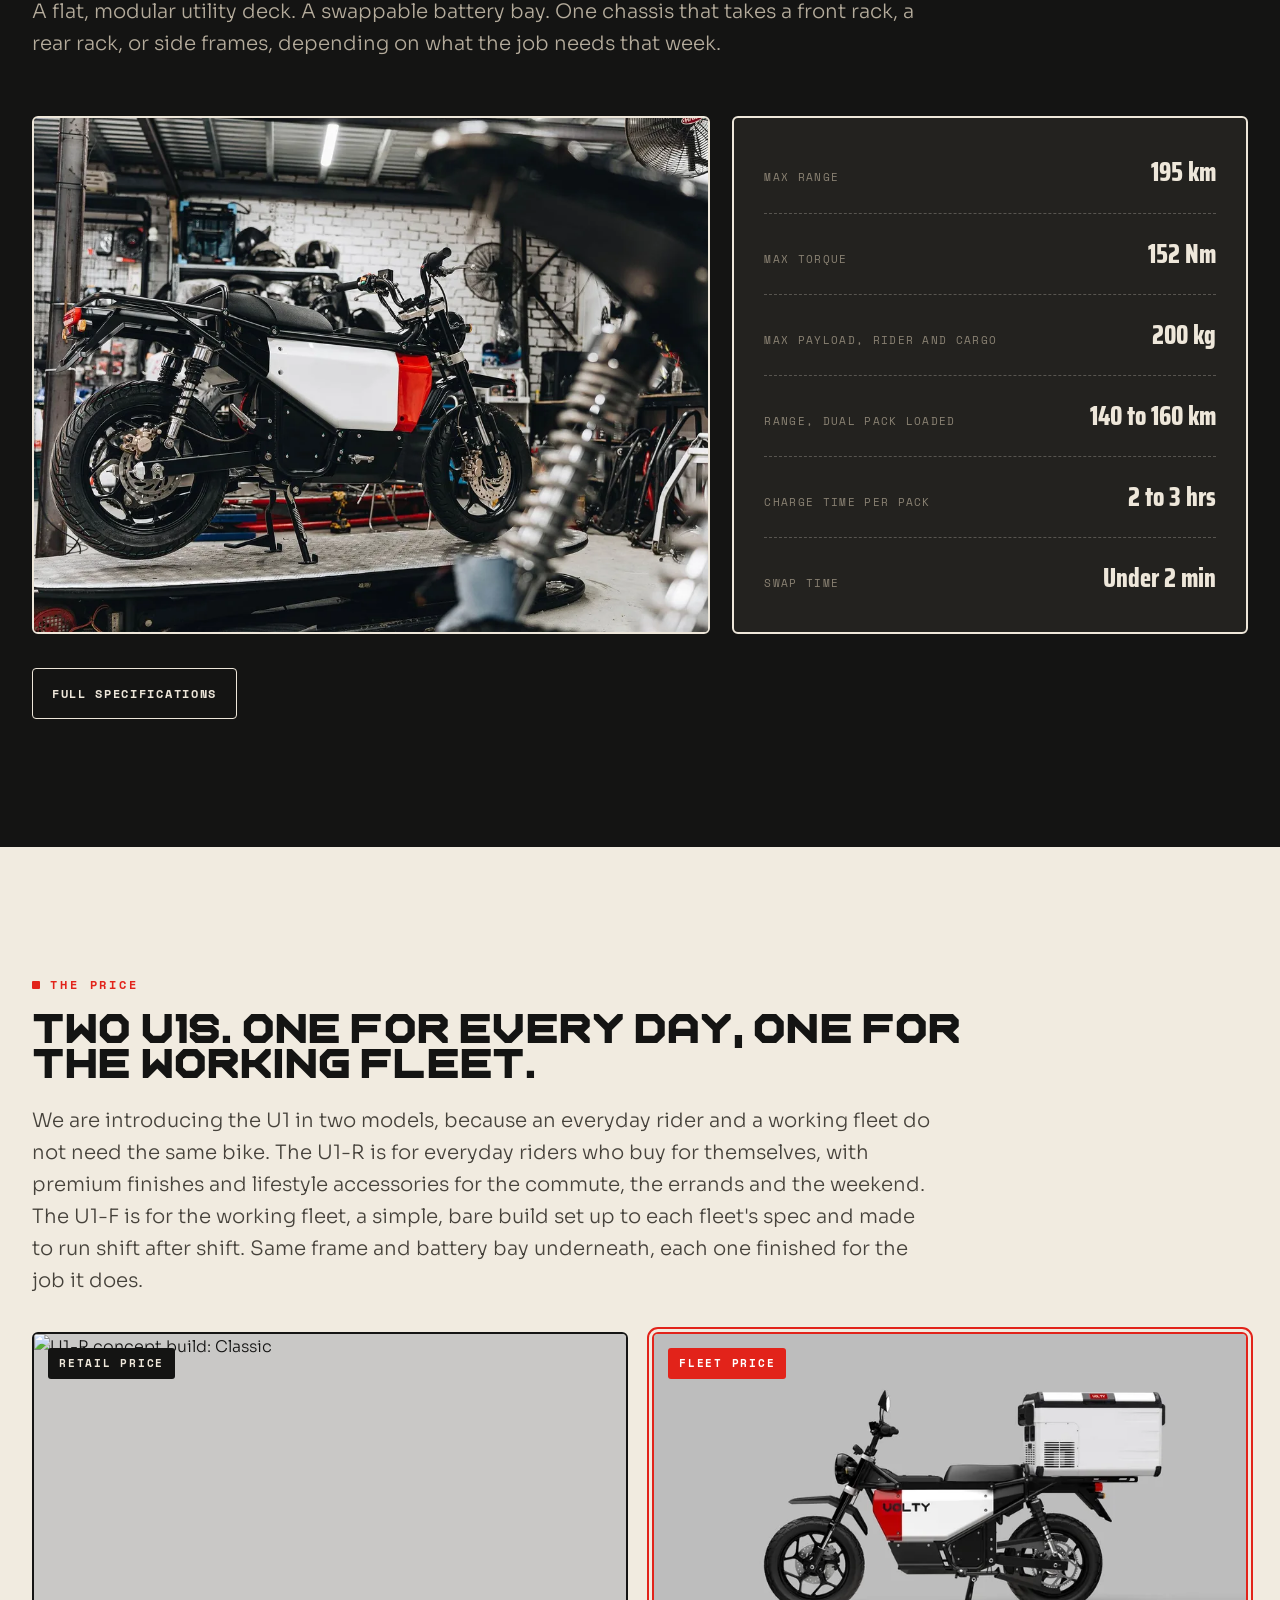
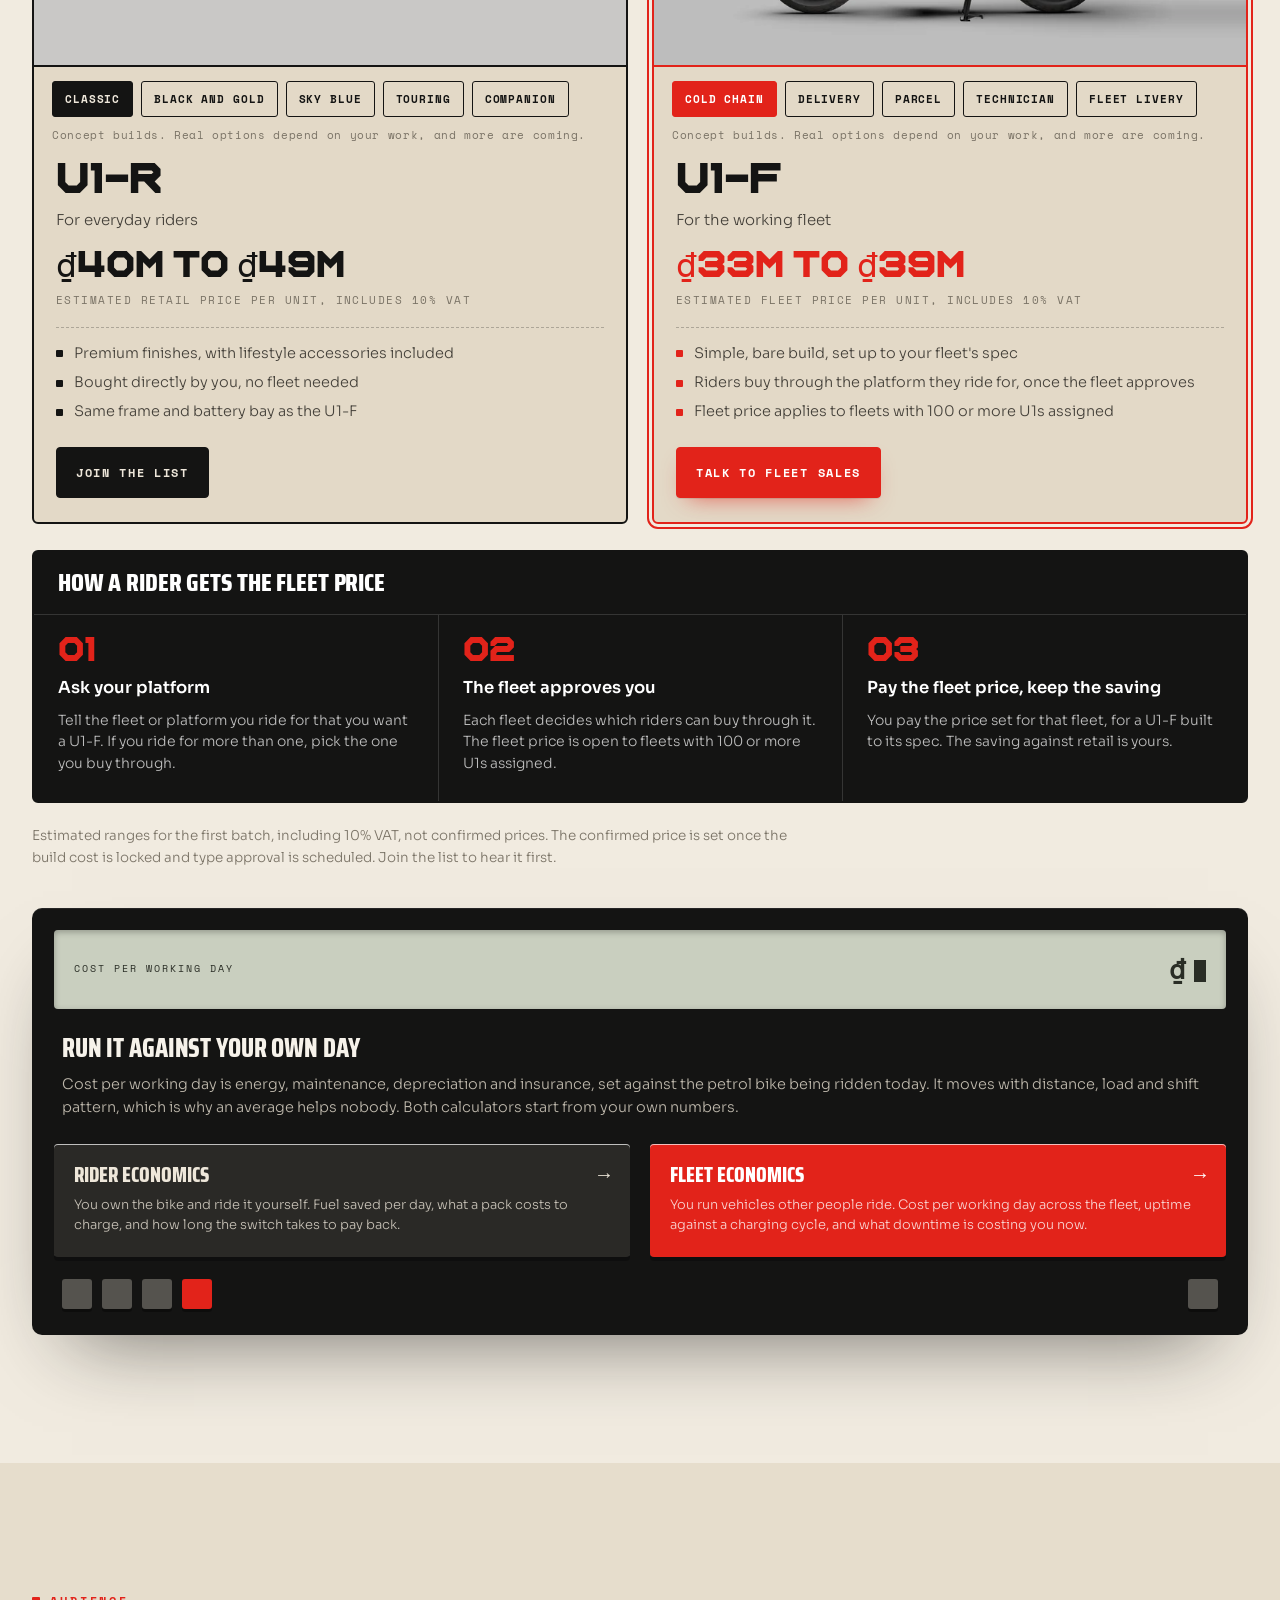
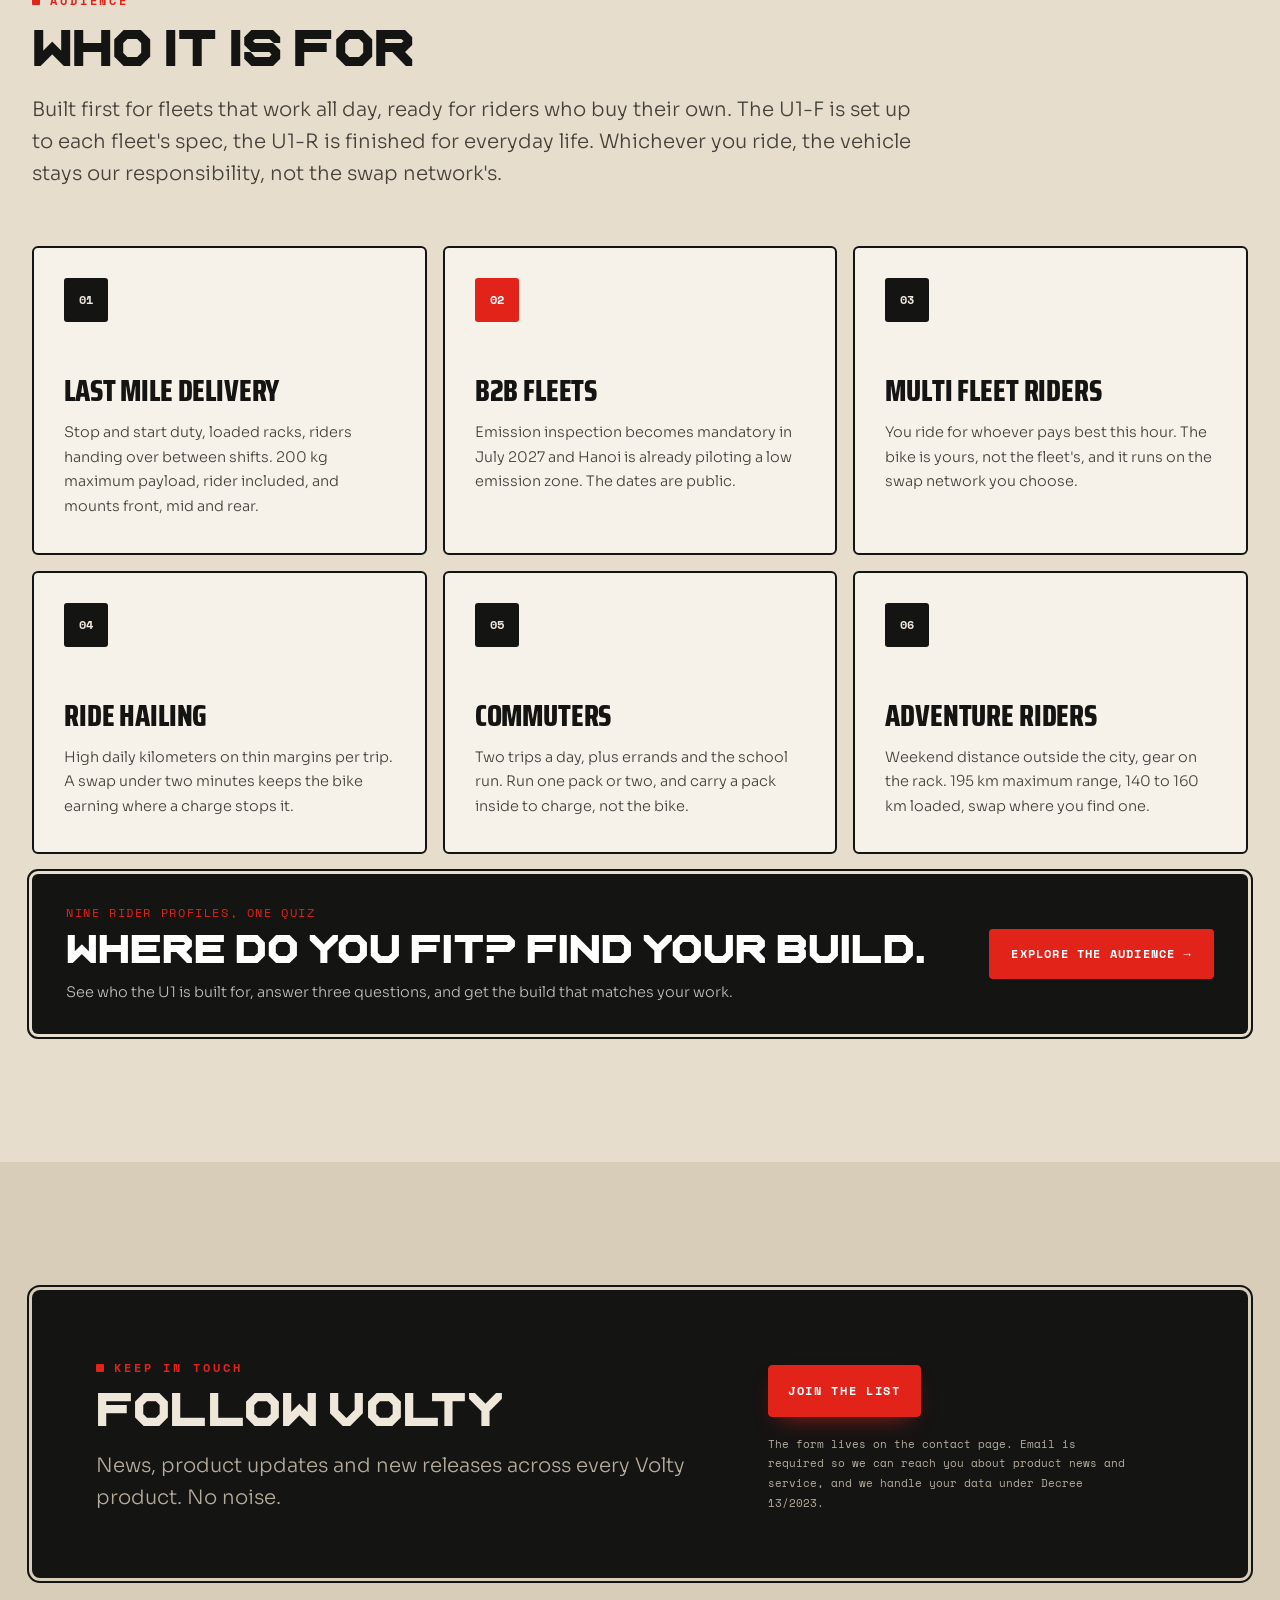
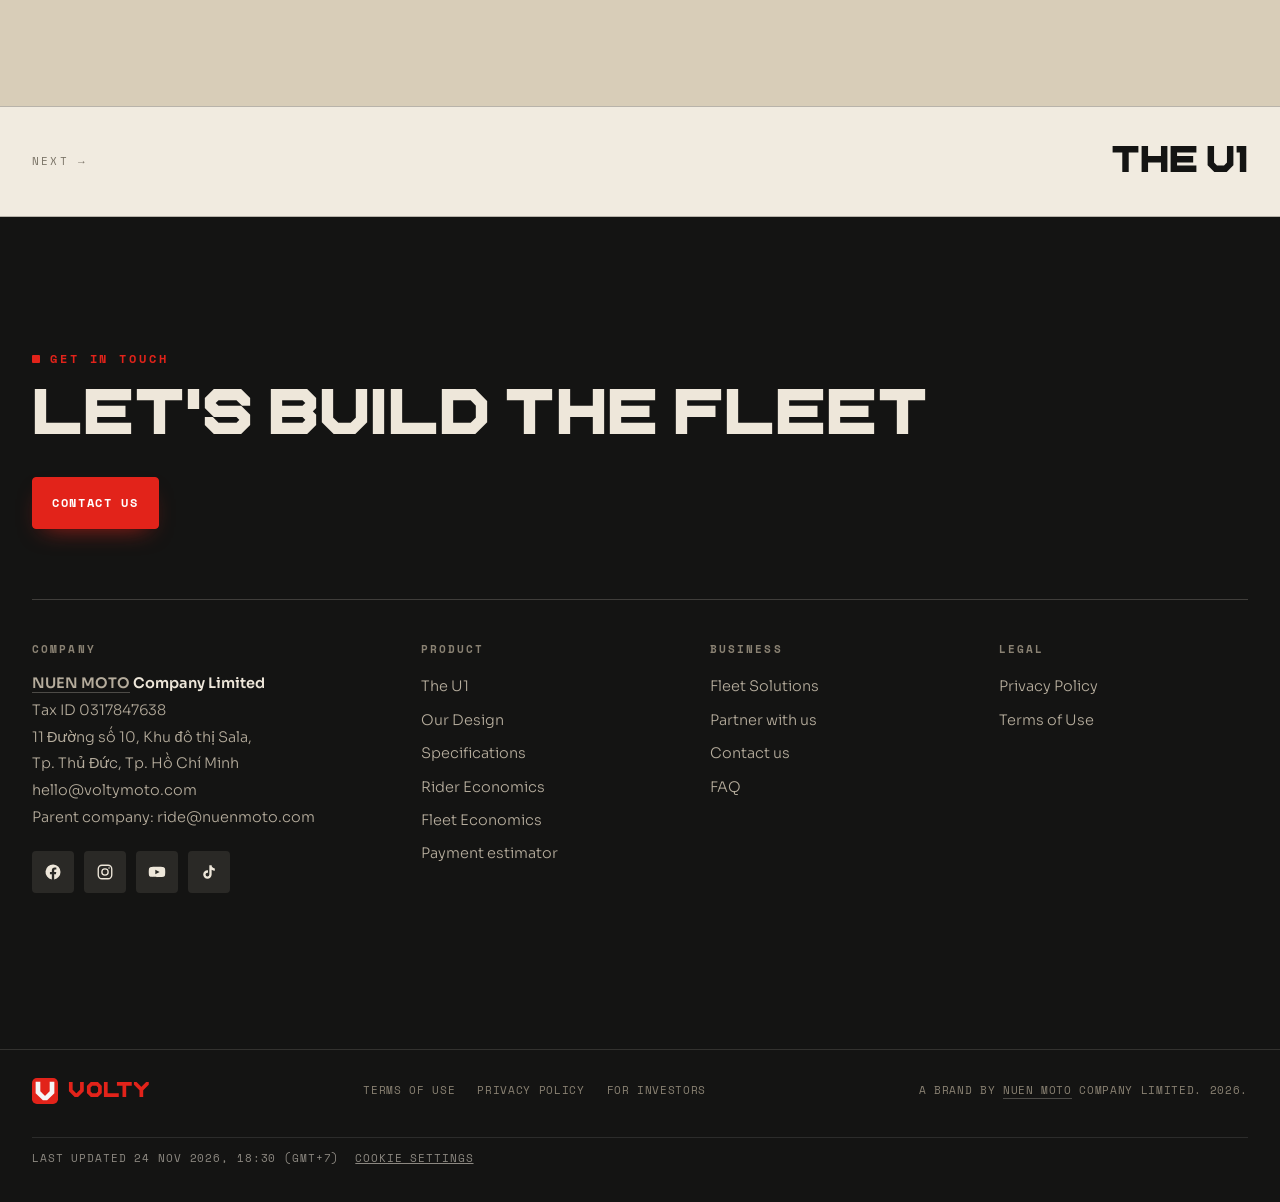
==== commit 0288d32a: "Add files via upload" ====
--- a/index.html
+++ b/index.html
@@ -868,7 +868,6 @@
           <span data-en="Tax ID" data-vi="Mã số thuế">Tax ID</span> 0317847638<br>
           11 Đường số 10, Khu đô thị Sala,<br>
           Tp. Thủ Đức, Tp. Hồ Chí Minh<br>
-          <a href="tel:+84766204468" style="display:inline;padding:0">+84 766 204 468</a><br>
           <a href="mailto:hello@voltymoto.com" style="display:inline;padding:0">hello@voltymoto.com</a><br>
           <span data-en="Parent company:" data-vi="Công ty mẹ:">Parent company:</span> <a href="mailto:ride@nuenmoto.com" style="display:inline;padding:0">ride@nuenmoto.com</a>
         </p>
@@ -916,7 +915,7 @@
       <a href="https://volty.info/company-overview" target="_blank" rel="noopener" data-en="For Investors" data-vi="Dành cho nhà đầu tư">For Investors</a>
     </div>
     <div class="fmeta"><span data-en="A brand by" data-vi="Một thương hiệu của Công ty TNHH">A brand by</span> <a class="corp" href="https://www.nuenmoto.com" target="_blank" rel="noopener">NUEN MOTO</a><span data-en=" Company Limited. 2026." data-vi=". 2026."> Company Limited. 2026.</span></div>
-    <div class="fstamp" style="flex:1 0 100%;width:100%;margin-top:14px;padding-top:12px;border-top:1px solid rgba(255,255,255,.1);font-family:var(--mono,monospace);font-size:11px;letter-spacing:.08em;text-transform:uppercase;color:rgba(238,231,218,.55)"><time datetime="2026-10-02T17:39+07:00" data-en="Last updated 02 Oct 2026, 17:39 (GMT+7)" data-vi="Cập nhật lần cuối: 02/10/2026, 17:39 (GMT+7)">Last updated 02 Oct 2026, 17:39 (GMT+7)</time><button type="button" class="ck-open" style="margin-left:16px;padding:0;background:none;border:0;color:inherit;font:inherit;letter-spacing:inherit;text-transform:inherit;text-decoration:underline;cursor:pointer" data-en="Cookie settings" data-vi="Cài đặt cookie">Cookie settings</button></div>
+    <div class="fstamp" style="flex:1 0 100%;width:100%;margin-top:14px;padding-top:12px;border-top:1px solid rgba(255,255,255,.1);font-family:var(--mono,monospace);font-size:11px;letter-spacing:.08em;text-transform:uppercase;color:rgba(238,231,218,.55)"><time datetime="2026-11-24T18:30+07:00" data-en="Last updated 24 Nov 2026, 18:30 (GMT+7)" data-vi="Cập nhật lần cuối: 24/11/2026, 18:30 (GMT+7)">Last updated 24 Nov 2026, 18:30 (GMT+7)</time><button type="button" class="ck-open" style="margin-left:16px;padding:0;background:none;border:0;color:inherit;font:inherit;letter-spacing:inherit;text-transform:inherit;text-decoration:underline;cursor:pointer" data-en="Cookie settings" data-vi="Cài đặt cookie">Cookie settings</button></div>
   </div>
 </footer>
 
